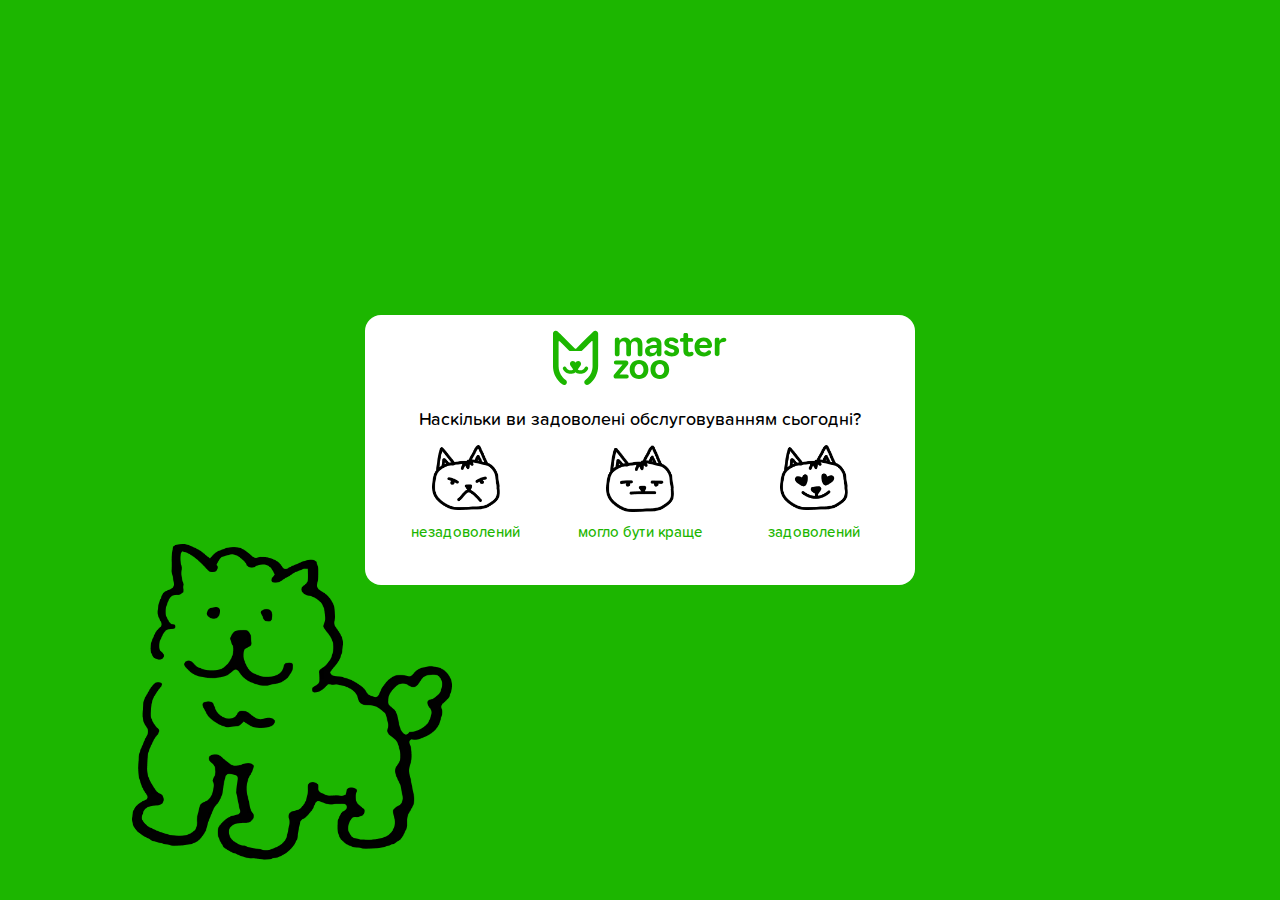
==== index.html @ 9727bd5b "Add files via upload" ====
<!DOCTYPE html><html lang="en"><head><meta charset="UTF-8"><meta http-equiv="X-UA-Compatible" content="IE=edge"><meta name="viewport" content="width=device-width,initial-scale=1,minimum-scale=1,maximum-scale=1,user-scalable=no"><link rel="apple-touch-icon" sizes="180x180" href="./img/favicon/apple-touch-icon.png"><link rel="icon" type="image/png" sizes="32x32" href="./img/favicon/favicon-32x32.png"><link rel="icon" type="image/png" sizes="16x16" href="./img/favicon/favicon-16x16.png"><link rel="manifest" href="./img/favicon/site.webmanifest"><link rel="stylesheet" href="./css/style.css"><title>CSI +NPS</title></head><body><div class="wrapper"><main class="page"><section class="action" data-section-action><div class="_container"><div class="action__inner"><form class="action__body" data-main-form><div class="action__logo"><img src="./img/logo.svg" loading="lazy" alt="MasterZoo"></div><div class="action__items action-items"><div class="action-items__row" data-form-step="1"><h3 class="action-items__title">Наскільки ви задоволені обслуговуванням сьогодні?</h3><div class="action-items__first action-first"><label class="action-first__elem"><input class="action-first__input" type="radio" name="happy" value="незадоволений" hidden><div class="action-first__item"><div class="action-first__image"><picture><source srcset="./img/sections/action/01.webp" type="image/webp"><img src="./img/sections/action/01.png" alt="незадоволений"></picture></div><div class="action-first__title">незадоволений</div></div></label> <label class="action-first__elem"><input class="action-first__input" type="radio" name="happy" value="могло бути краще" hidden><div class="action-first__item"><div class="action-first__image"><picture><source srcset="./img/sections/action/02.webp" type="image/webp"><img src="./img/sections/action/02.png" alt="могло бути краще"></picture></div><div class="action-first__title">могло бути краще</div></div></label> <label class="action-first__elem"><input class="action-first__input" type="radio" name="happy" value="задоволений" hidden><div class="action-first__item"><div class="action-first__image"><picture><source srcset="./img/sections/action/03.webp" type="image/webp"><img src="./img/sections/action/03.png" alt="задоволений"></picture></div><div class="action-first__title">задоволений</div></div></label></div></div><div class="action-items__row" data-form-step="2"><h3 class="action-items__title">З якою вірогідністю ви порекомендуєте<br>MasterZoo своїм друзям?</h3><div class="action-items__second action-second"><div class="action-second__row"><label class="action-second__item"><input class="action-second__input" name="rating" value="1" type="radio" hidden><div class="action-second__button">1</div></label> <label class="action-second__item"><input class="action-second__input" name="rating" value="2" type="radio" hidden><div class="action-second__button">2</div></label> <label class="action-second__item"><input class="action-second__input" name="rating" value="3" type="radio" hidden><div class="action-second__button">3</div></label> <label class="action-second__item"><input class="action-second__input" name="rating" value="4" type="radio" hidden><div class="action-second__button">4</div></label> <label class="action-second__item"><input class="action-second__input" name="rating" value="5" type="radio" hidden><div class="action-second__button">5</div></label> <label class="action-second__item"><input class="action-second__input" name="rating" value="6" type="radio" hidden><div class="action-second__button">6</div></label> <label class="action-second__item"><input class="action-second__input" name="rating" value="7" type="radio" hidden><div class="action-second__button">7</div></label> <label class="action-second__item"><input class="action-second__input" name="rating" value="8" type="radio" hidden><div class="action-second__button">8</div></label> <label class="action-second__item"><input class="action-second__input" name="rating" value="9" type="radio" hidden><div class="action-second__button">9</div></label> <label class="action-second__item"><input class="action-second__input" name="rating" value="10" type="radio" hidden><div class="action-second__button">10</div></label></div><p class="action-second__text">де 1 – нізащо не порекомендую, 10 – розкажу всім, які ви чудові</p></div></div><div class="action-items__row" data-form-step="3"><h3 class="action-items__title">Розкажіть, будь ласка, детальніше про свій досвід, емоції і все, чим хочете зі мною поділитися</h3><label class="action-items__third action-third"><div class="action-third__title">Сміливіше!</div><textarea class="action-third__textarea" data-form-message maxlength="360" name="message"></textarea></label></div></div><input class="action__send" data-form-send style="display: none" type="submit" value="ВІДПРАВИТИ"></form><div class="action__element"><picture><source srcset="./img/sections/action/element.webp" type="image/webp"><img src="./img/sections/action/element.png" alt="догі на фоні"></picture></div></div></div></section><!-------------------><section class="thanks" data-section-thanks style="display: none"><div class="_container"><div class="thanks__body"><div class="thanks__text">Ваші враження важливі для мене та моєї команди</div><div class="thanks__title">Щиро дякую<br>за відгук!</div><div class="thanks__social thanks-social"><div class="thanks-social__title">ми у соцмережах</div><div class="thanks-social__row"><a class="thanks-social__icon" title="Instagram" target="_blank" href="https://www.instagram.com/masterzoo"><img src="./img/icons/instagram.svg" alt="Instagram"> </a><a class="thanks-social__icon" title="Facebook" target="_blank" href="https://www.facebook.com/Masterzoo.ua"><img src="./img/icons/facebook.svg" alt="Facebook"> </a><a class="thanks-social__icon" title="Telegram" target="_blank" href="https://t.me/masterzooU"><img src="./img/icons/telegram.svg" alt="Telegram"> </a><a class="thanks-social__icon" title="TikTok" target="_blank" href="https://www.tiktok.com/@master_zoo"><img src="./img/icons/tiktok.svg" alt="TikTok"> </a><a class="thanks-social__icon" title="YouTube" target="_blank" href="https://www.youtube.com/channel/UCsRX62pmj2dGOFLcc3I634w"><img src="./img/icons/youtube.svg" alt="YouTube"></a></div></div><div class="thanks__image"><picture><source srcset="./img/sections/thanks/image.webp" type="image/webp"><img src="./img/sections/thanks/image.png" alt="ілюстрація собака"></picture></div></div><ul class="thanks__navigation thanks-navigation"><li class="thanks-navigation__item"><a class="thanks-navigation__link" href="https://masterzoo.ua/ua/o-nas/" target="_blank">ПРО НАС</a></li><li class="thanks-navigation__item"><a class="thanks-navigation__link" href="https://masterzoo.ua/ua/aktsii-online/" target="_blank">АКЦІЇ</a></li><li class="thanks-navigation__item"><a class="thanks-navigation__link" href="https://masterzoo.ua/ua/novini/" target="_blank">НОВИНИ</a></li></ul></div><div class="thanks__element"><picture><source srcset="./img/sections/thanks/element.webp" type="image/webp"><img src="./img/sections/thanks/element.png" alt="коте на фоні"></picture></div></section></main></div><script src="./js/app.js" type="module"></script></body></html>
---- css/style.css ----
@charset "UTF-8";@keyframes animation-show-step{0%{opacity:0;transform:translateY(15px)}to{opacity:1;transform:translateY(0)}}@keyframes animation-rating{0%,50%,to{transform:rotate(0deg)}25%{transform:rotate(-8deg)}75%{transform:rotate(8deg)}}@keyframes animation-show-thanks{0%{opacity:0;transform:scale(.8)}to{opacity:1;transform:scale(1)}}*{padding:0;margin:0;border:0;-webkit-tap-highlight-color:transparent}*,:after,:before{-moz-box-sizing:border-box;-webkit-box-sizing:border-box;box-sizing:border-box}:active,:focus,a:active,a:focus{outline:0}aside,footer,header,nav{display:block}html{font-size:14px}body,html{height:100%;width:100%;line-height:1;-ms-text-size-adjust:100%;-moz-text-size-adjust:100%;-webkit-text-size-adjust:100%}button,input,select,textarea{font-family:inherit}input::-webkit-inner-spin-button,input::-webkit-outer-spin-button{-webkit-appearance:none;margin:0}input{border-radius:0}textarea{resize:none}input[type=number]{-moz-appearance:textfield}input::-ms-clear{display:none}button{cursor:pointer}button::-moz-focus-inner{padding:0;border:0}a:hover,a:visited{text-decoration:none}ul li{list-style:none}img{vertical-align:top}h1,h2,h3,h4,h5,h6{font-size:inherit;font-weight:400}@font-face{font-family:"Proxima Soft";src:url(../fonts/ProximaSoft-Medium.woff);font-weight:500;font-style:normal;font-display:swap}@font-face{font-family:"Master Zoo";src:url(../fonts/MasterZooSans-Regular.woff);font-weight:400;font-style:normal;font-display:swap}:root{--header-mobile:991.98px;--color-white:#ffffff;--color-dark:#000000;--color-grey:#dfcce6;--color-main:#1cb600;--color-main-second:#c3e66c;--color-selection:#acf79e;--background-page:var(--color-main);--font-family:"Proxima Soft"}body{background-color:var(--background-page);font-family:var(--font-family);color:var(--color-dark);font-size:16px;font-weight:500}@media (max-width:1539.98px){body{font-size:calc(14px + 2*((100vw - 320px)/1219.98))}}body ::selection{background-color:var(--color-selection);color:var(--color-white)}.wrapper,body._lock-scroll{overflow:hidden}@media (any-hover:hover){body::-webkit-scrollbar{width:16px}body::-webkit-scrollbar-track{background:var(--color-white)}body::-webkit-scrollbar-thumb{background-color:#bbb;border-radius:20px;border:3px solid var(--color-white)}body::-webkit-scrollbar-thumb:hover{background-color:#999}}.wrapper{min-height:100%;display:flex;flex-direction:column}._container{padding:15px;margin:0 auto;max-width:630px}.page{flex:1 1 auto;display:flex;justify-content:center;align-items:center;position:relative}@media (max-width:1219.98px){.page{padding-bottom:220px}}section{margin:auto;width:100%}@media (max-width:1539.98px) and (min-width:1219.98px){.action ._container{max-width:580px}}@media (max-width:1219.98px){.action{padding-bottom:45px}}@media (min-width:1919.98px){.action__inner{position:relative}}.action__body{padding:50px 50px 60px;display:flex;flex-direction:column;align-items:center;position:relative;z-index:10;border-radius:16px;background-color:var(--color-white)}@media (max-width:1539.98px){.action__body{padding:calc(30px + 20*((100vw - 320px)/1219.98)) calc(7px + 43*((100vw - 320px)/1219.98)) calc(40px + 20*((100vw - 320px)/1219.98))}}@media (min-width:1219.98px) and (max-width:1539.98px){.action__body{padding:30px 30px 40px}}@media (min-width:1219.98px) and (max-width:1539.98px) and (max-width:1539.98px){.action__body{padding:calc(-40px + 70*((100vw - 320px)/1219.98)) calc(-10px + 40*((100vw - 320px)/1219.98)) calc(-40px + 80*((100vw - 320px)/1219.98))}}.action__logo{width:250px}@media (max-width:1539.98px){.action__logo{width:calc(150px + 100*((100vw - 320px)/1219.98))}}.action-first__image img,.action__element img,.action__logo img,.thanks-social__icon img,.thanks__element img,.thanks__image img{max-width:100%}.action__logo:not(:last-child){margin-bottom:45px}@media (max-width:1539.98px){.action__logo:not(:last-child){margin-bottom:calc(35px + 10*((100vw - 320px)/1219.98))}}@media (max-width:1539.98px) and (min-width:1219.98px){.action__logo{width:220px}}@media (max-width:1539.98px) and (min-width:1219.98px) and (max-width:1539.98px){.action__logo{width:calc(0px + 220*((100vw - 320px)/1219.98))}}@media (max-width:1539.98px) and (min-width:1219.98px){.action__logo:not(:last-child){margin-bottom:30px}}@media (max-width:1539.98px) and (min-width:1219.98px) and (max-width:1539.98px){.action__logo:not(:last-child){margin-bottom:calc(15px + 15*((100vw - 320px)/1219.98))}}.action__items{row-gap:60px;width:100%;display:grid;grid-template-columns:repeat(1,1fr)}@media (max-width:1539.98px){.action__items{row-gap:calc(40px + 20*((100vw - 320px)/1219.98))}}.action__items:not(:last-child){margin-bottom:45px}@media (max-width:1539.98px){.action__items:not(:last-child){margin-bottom:calc(35px + 10*((100vw - 320px)/1219.98))}}@media (min-width:1219.98px) and (max-width:1539.98px){.action__items{row-gap:40px}}@media (min-width:1219.98px) and (max-width:1539.98px) and (max-width:1539.98px){.action__items{row-gap:calc(-10px + 50*((100vw - 320px)/1219.98))}}@media (max-width:1539.98px) and (min-width:1219.98px){.action__items:not(:last-child){margin-bottom:25px}}@media (max-width:1539.98px) and (min-width:1219.98px) and (max-width:1539.98px){.action__items:not(:last-child){margin-bottom:calc(10px + 15*((100vw - 320px)/1219.98))}}.action__send{padding:15px 25px;min-height:50px;display:flex;justify-content:center;align-items:center;cursor:pointer;border-radius:100px;background-color:var(--color-main);font-size:20px;color:var(--color-main-second)}@media (max-width:1539.98px){.action__send{font-size:calc(16px + 4*((100vw - 320px)/1219.98))}}@media (any-hover:hover){.action__send{transition:color .2s ease 0s}.action__send:hover{color:var(--color-white)}.action__send:active{transform:translateY(2px)}}@media (max-width:1539.98px) and (min-width:1219.98px){.action__send{padding:12.5px 25px;min-height:45px}}.action__element{width:540px;position:absolute;left:280px;bottom:60px;z-index:2}@media (min-width:1919.98px){.action__element{left:-350px;bottom:-140px}}@media (max-width:1919.98px){.action__element{width:calc(210px + 330*((100vw - 320px)/1600));left:calc(-280px + 560*((100vw - 320px)/1600))}}@media (max-width:1539.98px) and (min-width:1219.98px){.action__element{width:calc(80px + 400*((100vw - 320px)/1600));left:calc(-120px + 420*((100vw - 320px)/1600));bottom:40px}}@media (max-width:1219.98px){.action__element{width:250px;left:140px;bottom:6px}}@media (max-width:1219.98px) and (max-width:1539.98px){.action__element{width:calc(230px + 20*((100vw - 320px)/1219.98));left:calc(40px + 100*((100vw - 320px)/1219.98))}}.action-items__row{display:none}.action-items__row:not(:first-child){animation:animation-show-step .8s}.action-items__title{font-size:18px;line-height:100%;text-align:center}@media (max-width:1539.98px){.action-items__title{font-size:calc(17px + 1*((100vw - 320px)/1219.98))}}.action-items__title:not(:last-child){margin-bottom:25px}@media (max-width:1539.98px){.action-items__title:not(:last-child){margin-bottom:calc(20px + 5*((100vw - 320px)/1219.98))}}@media (max-width:1539.98px) and (min-width:1219.98px){.action-items__title:not(:last-child){margin-bottom:15px}}.action-items__first{column-gap:20px;display:grid;grid-template-columns:repeat(3,1fr)}@media (max-width:1539.98px){.action-items__first{column-gap:calc(0px + 20*((100vw - 320px)/1219.98))}}@media (max-width:479.98px){.action-items__first{column-gap:0}}.action-items__third{display:flex;align-items:flex-start}.action-first__elem{display:flex;justify-content:center;cursor:pointer}@media (any-hover:hover){.action-first__elem:hover .action-first__image{animation:animation-rating 1s forwards}}.action-first__input:checked+.action-first__item .action-first__title,.action-second__input:checked+.action-second__button{color:var(--color-main-second)}.action-first__item{display:flex;flex-direction:column;align-items:center}.action-first__image{width:125px;flex:1 1 auto}@media (max-width:1539.98px){.action-first__image{width:calc(55px + 70*((100vw - 320px)/1219.98))}}.action-first__image:not(:last-child){margin-bottom:15px}@media (max-width:1539.98px){.action-first__image:not(:last-child){margin-bottom:calc(10px + 5*((100vw - 320px)/1219.98))}}@media (max-width:1539.98px) and (min-width:1219.98px){.action-first__image{width:100px}}@media (max-width:1539.98px) and (min-width:1219.98px) and (max-width:1539.98px){.action-first__image{width:calc(-50px + 150*((100vw - 320px)/1219.98))}}.action-first__title{transition:color .2s ease 0s;font-size:16px;font-weight:500;line-height:100%;text-align:center;color:var(--color-main)}@media (max-width:1539.98px){.action-first__title{font-size:calc(11px + 5*((100vw - 320px)/1219.98))}}.action-second__row{gap:5px;display:grid;grid-template-columns:repeat(10,1fr);justify-content:space-between;align-items:center}.action-second__row:not(:last-child){margin-bottom:5px}.action-second__item{display:flex;justify-content:center;align-items:center;cursor:pointer}@media (any-hover:hover){.action-second__item{transition:transform .2s ease 0s}.action-second__item:hover{transform:translateY(-3px)}}.action-second__button{transition:color .2s ease 0s;font-family:"Master Zoo";font-size:30px;font-weight:400;line-height:153.3333333333%;color:var(--color-main)}@media (max-width:1539.98px){.action-second__button{font-size:calc(24px + 6*((100vw - 320px)/1219.98))}}.action-second__text{font-size:14px;text-align:center;color:var(--color-main)}@media (max-width:1539.98px){.action-second__text{font-size:calc(12px + 2*((100vw - 320px)/1219.98))}}.action-third__title{font-size:16px;color:var(--color-main)}.action-third__title:not(:last-child){margin-right:12px}.action-third__textarea{padding:0 10px 5px;width:100%;max-height:180px;height:24px;border-bottom:1px solid var(--color-main);font-size:16px}@media (any-hover:hover){.action-third__textarea::-webkit-scrollbar{width:6px}.action-third__textarea::-webkit-scrollbar-track{background:var(--color-white)}.action-third__textarea::-webkit-scrollbar-thumb{background-color:#d4d4d4;border-radius:20px}.action-third__textarea::-webkit-scrollbar-thumb:hover{background-color:#c4c4c4}}@media (max-width:1219.98px){.thanks{margin-bottom:100px}}@media (max-width:1219.98px) and (max-width:1539.98px){.thanks{margin-bottom:calc(40px + 60*((100vw - 320px)/1219.98))}}.thanks__body{padding:25px;position:relative;border-radius:16px;animation:animation-show-thanks .8s;background:var(--color-main-second)}@media (max-width:1539.98px){.thanks__body{padding:calc(20px + 5*((100vw - 320px)/1219.98))}}.thanks__body ::selection{background-color:var(--color-main)}.thanks__body:not(:last-child){margin-bottom:65px}@media (max-width:1539.98px){.thanks__body:not(:last-child){margin-bottom:calc(35px + 30*((100vw - 320px)/1219.98))}}.thanks__text{font-size:18px;font-weight:500;text-align:center;color:var(--color-main)}@media (max-width:1539.98px){.thanks__text{font-size:calc(16px + 2*((100vw - 320px)/1219.98))}}.thanks__text:not(:last-child){margin-bottom:15px}.thanks__title{font-family:"Master Zoo";font-size:70px;font-weight:400;line-height:91.4285714286%;text-align:center;color:var(--color-main)}@media (max-width:1539.98px){.thanks__title{font-size:calc(44px + 26*((100vw - 320px)/1219.98))}}.thanks__title:not(:last-child){margin-bottom:75px}@media (max-width:1539.98px){.thanks__title:not(:last-child){margin-bottom:calc(45px + 30*((100vw - 320px)/1219.98))}}.thanks__navigation{column-gap:60px;row-gap:15px;display:flex;justify-content:center;align-items:center;flex-wrap:wrap}@media (max-width:1539.98px){.thanks__navigation{column-gap:calc(20px + 40*((100vw - 320px)/1219.98))}}.thanks__image{width:195px;position:absolute;top:50%;left:50%;transform:translate(-50%,-50%);pointer-events:none}@media (max-width:1539.98px){.thanks__image{width:calc(145px + 50*((100vw - 320px)/1219.98))}}.thanks__element{width:450px;position:absolute;right:150px;bottom:-20px;z-index:2}@media (max-width:1919.98px){.thanks__element{width:calc(180px + 270*((100vw - 320px)/1600));right:calc(-200px + 350*((100vw - 320px)/1600))}}@media (max-width:1219.98px){.thanks__element{width:220px;right:100px;bottom:-20px}}@media (max-width:1219.98px) and (max-width:1539.98px){.thanks__element{width:calc(170px + 50*((100vw - 320px)/1219.98));right:calc(40px + 60*((100vw - 320px)/1219.98))}}.thanks-social__title{font-family:"Master Zoo";font-size:24px;font-weight:400;line-height:83.3333333333%;text-align:center;color:var(--color-main)}@media (max-width:1539.98px){.thanks-social__title{font-size:calc(22px + 2*((100vw - 320px)/1219.98))}}.thanks-social__title:not(:last-child){margin-bottom:10px}.thanks-social__row{column-gap:35px;row-gap:15px;display:flex;justify-content:center;flex-wrap:wrap}@media (max-width:1539.98px){.thanks-social__row{column-gap:calc(15px + 20*((100vw - 320px)/1219.98))}}.thanks-social__icon{width:30px;height:30px;display:flex;justify-content:center;align-items:center;text-decoration:none}@media (any-hover:hover){.thanks-social__icon{transition:transform .2s ease 0s}.thanks-social__icon:hover{transform:translateY(-3px)}}.thanks-navigation__link{font-family:"Master Zoo";font-size:40px;font-weight:400;line-height:80%;text-decoration:none;color:var(--color-main-second)}@media (max-width:1539.98px){.thanks-navigation__link{font-size:calc(28px + 12*((100vw - 320px)/1219.98))}}@media (any-hover:hover){.thanks-navigation__link{transition:color .2s ease 0s}.thanks-navigation__link:hover{color:var(--color-grey)}}
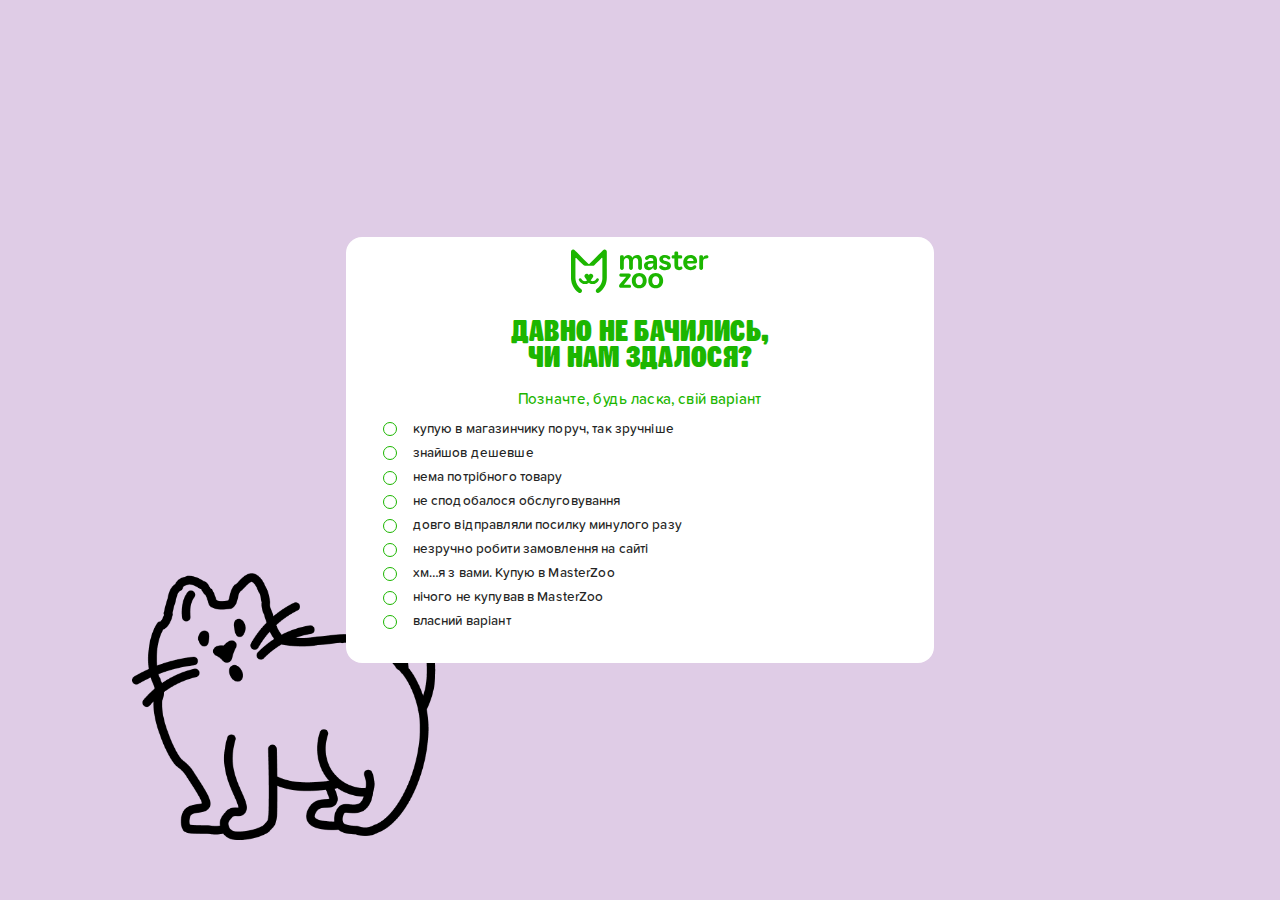
==== commit f6041b4d: "Add files via upload" ====
--- a/index.html
+++ b/index.html
@@ -1 +1 @@
-<!DOCTYPE html><html lang="en"><head><meta charset="UTF-8"><meta http-equiv="X-UA-Compatible" content="IE=edge"><meta name="viewport" content="width=device-width,initial-scale=1,minimum-scale=1,maximum-scale=1,user-scalable=no"><link rel="apple-touch-icon" sizes="180x180" href="./img/favicon/apple-touch-icon.png"><link rel="icon" type="image/png" sizes="32x32" href="./img/favicon/favicon-32x32.png"><link rel="icon" type="image/png" sizes="16x16" href="./img/favicon/favicon-16x16.png"><link rel="manifest" href="./img/favicon/site.webmanifest"><link rel="stylesheet" href="./css/style.css"><title>CSI +NPS</title></head><body><div class="wrapper"><main class="page"><section class="action" data-section-action><div class="_container"><div class="action__inner"><form class="action__body" data-main-form><div class="action__logo"><img src="./img/logo.svg" loading="lazy" alt="MasterZoo"></div><div class="action__items action-items"><div class="action-items__row" data-form-step="1"><h3 class="action-items__title">Наскільки ви задоволені обслуговуванням сьогодні?</h3><div class="action-items__first action-first"><label class="action-first__elem"><input class="action-first__input" type="radio" name="happy" value="незадоволений" hidden><div class="action-first__item"><div class="action-first__image"><picture><source srcset="./img/sections/action/01.webp" type="image/webp"><img src="./img/sections/action/01.png" alt="незадоволений"></picture></div><div class="action-first__title">незадоволений</div></div></label> <label class="action-first__elem"><input class="action-first__input" type="radio" name="happy" value="могло бути краще" hidden><div class="action-first__item"><div class="action-first__image"><picture><source srcset="./img/sections/action/02.webp" type="image/webp"><img src="./img/sections/action/02.png" alt="могло бути краще"></picture></div><div class="action-first__title">могло бути краще</div></div></label> <label class="action-first__elem"><input class="action-first__input" type="radio" name="happy" value="задоволений" hidden><div class="action-first__item"><div class="action-first__image"><picture><source srcset="./img/sections/action/03.webp" type="image/webp"><img src="./img/sections/action/03.png" alt="задоволений"></picture></div><div class="action-first__title">задоволений</div></div></label></div></div><div class="action-items__row" data-form-step="2"><h3 class="action-items__title">З якою вірогідністю ви порекомендуєте<br>MasterZoo своїм друзям?</h3><div class="action-items__second action-second"><div class="action-second__row"><label class="action-second__item"><input class="action-second__input" name="rating" value="1" type="radio" hidden><div class="action-second__button">1</div></label> <label class="action-second__item"><input class="action-second__input" name="rating" value="2" type="radio" hidden><div class="action-second__button">2</div></label> <label class="action-second__item"><input class="action-second__input" name="rating" value="3" type="radio" hidden><div class="action-second__button">3</div></label> <label class="action-second__item"><input class="action-second__input" name="rating" value="4" type="radio" hidden><div class="action-second__button">4</div></label> <label class="action-second__item"><input class="action-second__input" name="rating" value="5" type="radio" hidden><div class="action-second__button">5</div></label> <label class="action-second__item"><input class="action-second__input" name="rating" value="6" type="radio" hidden><div class="action-second__button">6</div></label> <label class="action-second__item"><input class="action-second__input" name="rating" value="7" type="radio" hidden><div class="action-second__button">7</div></label> <label class="action-second__item"><input class="action-second__input" name="rating" value="8" type="radio" hidden><div class="action-second__button">8</div></label> <label class="action-second__item"><input class="action-second__input" name="rating" value="9" type="radio" hidden><div class="action-second__button">9</div></label> <label class="action-second__item"><input class="action-second__input" name="rating" value="10" type="radio" hidden><div class="action-second__button">10</div></label></div><p class="action-second__text">де 1 – нізащо не порекомендую, 10 – розкажу всім, які ви чудові</p></div></div><div class="action-items__row" data-form-step="3"><h3 class="action-items__title">Розкажіть, будь ласка, детальніше про свій досвід, емоції і все, чим хочете зі мною поділитися</h3><label class="action-items__third action-third"><div class="action-third__title">Сміливіше!</div><textarea class="action-third__textarea" data-form-message maxlength="360" name="message"></textarea></label></div></div><input class="action__send" data-form-send style="display: none" type="submit" value="ВІДПРАВИТИ"></form><div class="action__element"><picture><source srcset="./img/sections/action/element.webp" type="image/webp"><img src="./img/sections/action/element.png" alt="догі на фоні"></picture></div></div></div></section><!-------------------><section class="thanks" data-section-thanks style="display: none"><div class="_container"><div class="thanks__body"><div class="thanks__text">Ваші враження важливі для мене та моєї команди</div><div class="thanks__title">Щиро дякую<br>за відгук!</div><div class="thanks__social thanks-social"><div class="thanks-social__title">ми у соцмережах</div><div class="thanks-social__row"><a class="thanks-social__icon" title="Instagram" target="_blank" href="https://www.instagram.com/masterzoo"><img src="./img/icons/instagram.svg" alt="Instagram"> </a><a class="thanks-social__icon" title="Facebook" target="_blank" href="https://www.facebook.com/Masterzoo.ua"><img src="./img/icons/facebook.svg" alt="Facebook"> </a><a class="thanks-social__icon" title="Telegram" target="_blank" href="https://t.me/masterzooU"><img src="./img/icons/telegram.svg" alt="Telegram"> </a><a class="thanks-social__icon" title="TikTok" target="_blank" href="https://www.tiktok.com/@master_zoo"><img src="./img/icons/tiktok.svg" alt="TikTok"> </a><a class="thanks-social__icon" title="YouTube" target="_blank" href="https://www.youtube.com/channel/UCsRX62pmj2dGOFLcc3I634w"><img src="./img/icons/youtube.svg" alt="YouTube"></a></div></div><div class="thanks__image"><picture><source srcset="./img/sections/thanks/image.webp" type="image/webp"><img src="./img/sections/thanks/image.png" alt="ілюстрація собака"></picture></div></div><ul class="thanks__navigation thanks-navigation"><li class="thanks-navigation__item"><a class="thanks-navigation__link" href="https://masterzoo.ua/ua/o-nas/" target="_blank">ПРО НАС</a></li><li class="thanks-navigation__item"><a class="thanks-navigation__link" href="https://masterzoo.ua/ua/aktsii-online/" target="_blank">АКЦІЇ</a></li><li class="thanks-navigation__item"><a class="thanks-navigation__link" href="https://masterzoo.ua/ua/novini/" target="_blank">НОВИНИ</a></li></ul></div><div class="thanks__element"><picture><source srcset="./img/sections/thanks/element.webp" type="image/webp"><img src="./img/sections/thanks/element.png" alt="коте на фоні"></picture></div></section></main></div><script src="./js/app.js" type="module"></script></body></html>+<!DOCTYPE html><html lang="en"><head><meta charset="UTF-8"><meta http-equiv="X-UA-Compatible" content="IE=edge"><meta name="viewport" content="width=device-width,initial-scale=1,minimum-scale=1,maximum-scale=1,user-scalable=no"><link rel="apple-touch-icon" sizes="180x180" href="./img/favicon/apple-touch-icon.png"><link rel="icon" type="image/png" sizes="32x32" href="./img/favicon/favicon-32x32.png"><link rel="icon" type="image/png" sizes="16x16" href="./img/favicon/favicon-16x16.png"><link rel="manifest" href="./img/favicon/site.webmanifest"><link rel="stylesheet" href="./css/style.css"><title>Survey</title></head><body><div class="wrapper"><main class="page"><section class="action" data-section-action><div class="_container"><div class="action__inner"><form class="action__body" data-main-form><div class="action__logo"><img src="./img/logo.svg" loading="lazy" alt="MasterZoo"></div><h1 class="action__title">Давно не бачились,<br>чи нам здалося?</h1><div class="action__items action-items"><div class="action-items__row action-items__first action-first" data-form-step="1"><h3 class="action-first__title">Позначте, будь ласка, свій варіант</h3><div class="action-first__columns"><div class="action-first__option"><label class="action-first__item"><input class="action-first__input" name="option" value="купую в магазинчику поруч, так зручніше" type="radio" hidden> <span class="action-first__elem" data-comment-variant="1">купую в магазинчику поруч, так зручніше</span></label></div><div class="action-first__option"><label class="action-first__item"><input class="action-first__input" name="option" value="знайшов дешевше" type="radio" hidden> <span class="action-first__elem" data-comment-variant="1">знайшов дешевше</span></label></div><div class="action-first__option"><label class="action-first__item"><input class="action-first__input" name="option" value="нема потрібного товару" type="radio" hidden> <span class="action-first__elem" data-comment-variant="2">нема потрібного товару</span></label></div><div class="action-first__option"><label class="action-first__item"><input class="action-first__input" name="option" value="не сподобалося обслуговування" type="radio" hidden> <span class="action-first__elem" data-comment-variant="1">не сподобалося обслуговування</span></label></div><div class="action-first__option"><label class="action-first__item"><input class="action-first__input" name="option" value="довго відправляли посилку минулого разу" type="radio" hidden> <span class="action-first__elem" data-comment-variant="1">довго відправляли посилку минулого разу</span></label></div><div class="action-first__option"><label class="action-first__item"><input class="action-first__input" name="option" value="незручно робити замовлення на сайті" type="radio" hidden> <span class="action-first__elem" data-comment-variant="1">незручно робити замовлення на сайті</span></label></div><div class="action-first__option"><label class="action-first__item"><input class="action-first__input" name="option" value="хм…я з вами. Купую в MasterZoo" type="radio" hidden> <span class="action-first__elem" data-comment-variant="1">хм…я з вами. Купую в MasterZoo</span></label></div><div class="action-first__option"><label class="action-first__item"><input class="action-first__input" name="option" value="нічого не купував в МasterZoo" type="radio" hidden> <span class="action-first__elem" data-comment-variant="3">нічого не купував в МasterZoo</span></label></div><div class="action-first__option"><label class="action-first__item"><input class="action-first__input" name="option" value="власний варіант" type="radio" hidden> <span class="action-first__elem" data-comment-variant="1">власний варіант</span></label></div></div></div><div class="action-items__row action-items__second action-second" data-form-step="2"><div class="action-second__option"><div data-comment-text="1" style="display: block"><h3 class="action-second__title"><span>Що ми могли б покращити?</span></h3><textarea class="action-first__textarea" data-form-message maxlength="360" name="message"></textarea></div><div data-comment-text="2" style="display: none"><h3 class="action-second__title"><span>Що саме потрібно для твого улюбленця?</span></h3><textarea class="action-first__textarea" data-form-message maxlength="360" name="message"></textarea></div><div data-comment-text="3"><!-- Пусто --></div></div></div></div><input class="action__send" data-form-send style="display: none" type="submit" value="ВІДПРАВИТИ"></form><div class="action__element"><picture><source srcset="./img/sections/action/element.webp" type="image/webp"><img src="./img/sections/action/element.png" alt="догі на фоні"></picture></div></div></div></section><!-------------------><section class="thanks" data-section-thanks style="display: none"><div class="_container"><div class="thanks__body"><div class="thanks__title">Вдячні<br>за відповідь!</div><div class="thanks__social thanks-social"><div class="thanks-social__title">ми у соцмережах</div><div class="thanks-social__row"><a class="thanks-social__icon" title="Instagram" target="_blank" href="https://www.instagram.com/masterzoo"><img src="./img/icons/instagram.svg" alt="Instagram"> </a><a class="thanks-social__icon" title="Facebook" target="_blank" href="https://www.facebook.com/Masterzoo.ua"><img src="./img/icons/facebook.svg" alt="Facebook"> </a><a class="thanks-social__icon" title="Telegram" target="_blank" href="https://t.me/masterzooU"><img src="./img/icons/telegram.svg" alt="Telegram"> </a><a class="thanks-social__icon" title="TikTok" target="_blank" href="https://www.tiktok.com/@master_zoo"><img src="./img/icons/tiktok.svg" alt="TikTok"> </a><a class="thanks-social__icon" title="YouTube" target="_blank" href="https://www.youtube.com/channel/UCsRX62pmj2dGOFLcc3I634w"><img src="./img/icons/youtube.svg" alt="YouTube"></a></div></div><div class="thanks__image"><picture><source srcset="./img/sections/thanks/image.webp" type="image/webp"><img src="./img/sections/thanks/image.png" alt="ілюстрація собака"></picture></div></div><ul class="thanks__navigation thanks-navigation"><li class="thanks-navigation__item"><a class="thanks-navigation__link" href="https://masterzoo.ua/ua/o-nas/" target="_blank">ПРО НАС</a></li><li class="thanks-navigation__item"><a class="thanks-navigation__link" href="https://masterzoo.ua/ua/aktsii-online/" target="_blank">АКЦІЇ</a></li><li class="thanks-navigation__item"><a class="thanks-navigation__link" href="https://masterzoo.ua/ua/novini/" target="_blank">НОВИНИ</a></li></ul></div><div class="thanks__element"><picture><source srcset="./img/sections/thanks/element.webp" type="image/webp"><img src="./img/sections/thanks/element.png" alt="коте на фоні"></picture></div></section></main></div><script src="./js/app.js" type="module"></script></body></html>--- a/css/style.css
+++ b/css/style.css
@@ -1 +1 @@
-@charset "UTF-8";@keyframes animation-show-step{0%{opacity:0;transform:translateY(15px)}to{opacity:1;transform:translateY(0)}}@keyframes animation-rating{0%,50%,to{transform:rotate(0deg)}25%{transform:rotate(-8deg)}75%{transform:rotate(8deg)}}@keyframes animation-show-thanks{0%{opacity:0;transform:scale(.8)}to{opacity:1;transform:scale(1)}}*{padding:0;margin:0;border:0;-webkit-tap-highlight-color:transparent}*,:after,:before{-moz-box-sizing:border-box;-webkit-box-sizing:border-box;box-sizing:border-box}:active,:focus,a:active,a:focus{outline:0}aside,footer,header,nav{display:block}html{font-size:14px}body,html{height:100%;width:100%;line-height:1;-ms-text-size-adjust:100%;-moz-text-size-adjust:100%;-webkit-text-size-adjust:100%}button,input,select,textarea{font-family:inherit}input::-webkit-inner-spin-button,input::-webkit-outer-spin-button{-webkit-appearance:none;margin:0}input{border-radius:0}textarea{resize:none}input[type=number]{-moz-appearance:textfield}input::-ms-clear{display:none}button{cursor:pointer}button::-moz-focus-inner{padding:0;border:0}a:hover,a:visited{text-decoration:none}ul li{list-style:none}img{vertical-align:top}h1,h2,h3,h4,h5,h6{font-size:inherit;font-weight:400}@font-face{font-family:"Proxima Soft";src:url(../fonts/ProximaSoft-Medium.woff);font-weight:500;font-style:normal;font-display:swap}@font-face{font-family:"Master Zoo";src:url(../fonts/MasterZooSans-Regular.woff);font-weight:400;font-style:normal;font-display:swap}:root{--header-mobile:991.98px;--color-white:#ffffff;--color-dark:#000000;--color-grey:#dfcce6;--color-main:#1cb600;--color-main-second:#c3e66c;--color-selection:#acf79e;--background-page:var(--color-main);--font-family:"Proxima Soft"}body{background-color:var(--background-page);font-family:var(--font-family);color:var(--color-dark);font-size:16px;font-weight:500}@media (max-width:1539.98px){body{font-size:calc(14px + 2*((100vw - 320px)/1219.98))}}body ::selection{background-color:var(--color-selection);color:var(--color-white)}.wrapper,body._lock-scroll{overflow:hidden}@media (any-hover:hover){body::-webkit-scrollbar{width:16px}body::-webkit-scrollbar-track{background:var(--color-white)}body::-webkit-scrollbar-thumb{background-color:#bbb;border-radius:20px;border:3px solid var(--color-white)}body::-webkit-scrollbar-thumb:hover{background-color:#999}}.wrapper{min-height:100%;display:flex;flex-direction:column}._container{padding:15px;margin:0 auto;max-width:630px}.page{flex:1 1 auto;display:flex;justify-content:center;align-items:center;position:relative}@media (max-width:1219.98px){.page{padding-bottom:220px}}section{margin:auto;width:100%}@media (max-width:1539.98px) and (min-width:1219.98px){.action ._container{max-width:580px}}@media (max-width:1219.98px){.action{padding-bottom:45px}}@media (min-width:1919.98px){.action__inner{position:relative}}.action__body{padding:50px 50px 60px;display:flex;flex-direction:column;align-items:center;position:relative;z-index:10;border-radius:16px;background-color:var(--color-white)}@media (max-width:1539.98px){.action__body{padding:calc(30px + 20*((100vw - 320px)/1219.98)) calc(7px + 43*((100vw - 320px)/1219.98)) calc(40px + 20*((100vw - 320px)/1219.98))}}@media (min-width:1219.98px) and (max-width:1539.98px){.action__body{padding:30px 30px 40px}}@media (min-width:1219.98px) and (max-width:1539.98px) and (max-width:1539.98px){.action__body{padding:calc(-40px + 70*((100vw - 320px)/1219.98)) calc(-10px + 40*((100vw - 320px)/1219.98)) calc(-40px + 80*((100vw - 320px)/1219.98))}}.action__logo{width:250px}@media (max-width:1539.98px){.action__logo{width:calc(150px + 100*((100vw - 320px)/1219.98))}}.action-first__image img,.action__element img,.action__logo img,.thanks-social__icon img,.thanks__element img,.thanks__image img{max-width:100%}.action__logo:not(:last-child){margin-bottom:45px}@media (max-width:1539.98px){.action__logo:not(:last-child){margin-bottom:calc(35px + 10*((100vw - 320px)/1219.98))}}@media (max-width:1539.98px) and (min-width:1219.98px){.action__logo{width:220px}}@media (max-width:1539.98px) and (min-width:1219.98px) and (max-width:1539.98px){.action__logo{width:calc(0px + 220*((100vw - 320px)/1219.98))}}@media (max-width:1539.98px) and (min-width:1219.98px){.action__logo:not(:last-child){margin-bottom:30px}}@media (max-width:1539.98px) and (min-width:1219.98px) and (max-width:1539.98px){.action__logo:not(:last-child){margin-bottom:calc(15px + 15*((100vw - 320px)/1219.98))}}.action__items{row-gap:60px;width:100%;display:grid;grid-template-columns:repeat(1,1fr)}@media (max-width:1539.98px){.action__items{row-gap:calc(40px + 20*((100vw - 320px)/1219.98))}}.action__items:not(:last-child){margin-bottom:45px}@media (max-width:1539.98px){.action__items:not(:last-child){margin-bottom:calc(35px + 10*((100vw - 320px)/1219.98))}}@media (min-width:1219.98px) and (max-width:1539.98px){.action__items{row-gap:40px}}@media (min-width:1219.98px) and (max-width:1539.98px) and (max-width:1539.98px){.action__items{row-gap:calc(-10px + 50*((100vw - 320px)/1219.98))}}@media (max-width:1539.98px) and (min-width:1219.98px){.action__items:not(:last-child){margin-bottom:25px}}@media (max-width:1539.98px) and (min-width:1219.98px) and (max-width:1539.98px){.action__items:not(:last-child){margin-bottom:calc(10px + 15*((100vw - 320px)/1219.98))}}.action__send{padding:15px 25px;min-height:50px;display:flex;justify-content:center;align-items:center;cursor:pointer;border-radius:100px;background-color:var(--color-main);font-size:20px;color:var(--color-main-second)}@media (max-width:1539.98px){.action__send{font-size:calc(16px + 4*((100vw - 320px)/1219.98))}}@media (any-hover:hover){.action__send{transition:color .2s ease 0s}.action__send:hover{color:var(--color-white)}.action__send:active{transform:translateY(2px)}}@media (max-width:1539.98px) and (min-width:1219.98px){.action__send{padding:12.5px 25px;min-height:45px}}.action__element{width:540px;position:absolute;left:280px;bottom:60px;z-index:2}@media (min-width:1919.98px){.action__element{left:-350px;bottom:-140px}}@media (max-width:1919.98px){.action__element{width:calc(210px + 330*((100vw - 320px)/1600));left:calc(-280px + 560*((100vw - 320px)/1600))}}@media (max-width:1539.98px) and (min-width:1219.98px){.action__element{width:calc(80px + 400*((100vw - 320px)/1600));left:calc(-120px + 420*((100vw - 320px)/1600));bottom:40px}}@media (max-width:1219.98px){.action__element{width:250px;left:140px;bottom:6px}}@media (max-width:1219.98px) and (max-width:1539.98px){.action__element{width:calc(230px + 20*((100vw - 320px)/1219.98));left:calc(40px + 100*((100vw - 320px)/1219.98))}}.action-items__row{display:none}.action-items__row:not(:first-child){animation:animation-show-step .8s}.action-items__title{font-size:18px;line-height:100%;text-align:center}@media (max-width:1539.98px){.action-items__title{font-size:calc(17px + 1*((100vw - 320px)/1219.98))}}.action-items__title:not(:last-child){margin-bottom:25px}@media (max-width:1539.98px){.action-items__title:not(:last-child){margin-bottom:calc(20px + 5*((100vw - 320px)/1219.98))}}@media (max-width:1539.98px) and (min-width:1219.98px){.action-items__title:not(:last-child){margin-bottom:15px}}.action-items__first{column-gap:20px;display:grid;grid-template-columns:repeat(3,1fr)}@media (max-width:1539.98px){.action-items__first{column-gap:calc(0px + 20*((100vw - 320px)/1219.98))}}@media (max-width:479.98px){.action-items__first{column-gap:0}}.action-items__third{display:flex;align-items:flex-start}.action-first__elem{display:flex;justify-content:center;cursor:pointer}@media (any-hover:hover){.action-first__elem:hover .action-first__image{animation:animation-rating 1s forwards}}.action-first__input:checked+.action-first__item .action-first__title,.action-second__input:checked+.action-second__button{color:var(--color-main-second)}.action-first__item{display:flex;flex-direction:column;align-items:center}.action-first__image{width:125px;flex:1 1 auto}@media (max-width:1539.98px){.action-first__image{width:calc(55px + 70*((100vw - 320px)/1219.98))}}.action-first__image:not(:last-child){margin-bottom:15px}@media (max-width:1539.98px){.action-first__image:not(:last-child){margin-bottom:calc(10px + 5*((100vw - 320px)/1219.98))}}@media (max-width:1539.98px) and (min-width:1219.98px){.action-first__image{width:100px}}@media (max-width:1539.98px) and (min-width:1219.98px) and (max-width:1539.98px){.action-first__image{width:calc(-50px + 150*((100vw - 320px)/1219.98))}}.action-first__title{transition:color .2s ease 0s;font-size:16px;font-weight:500;line-height:100%;text-align:center;color:var(--color-main)}@media (max-width:1539.98px){.action-first__title{font-size:calc(11px + 5*((100vw - 320px)/1219.98))}}.action-second__row{gap:5px;display:grid;grid-template-columns:repeat(10,1fr);justify-content:space-between;align-items:center}.action-second__row:not(:last-child){margin-bottom:5px}.action-second__item{display:flex;justify-content:center;align-items:center;cursor:pointer}@media (any-hover:hover){.action-second__item{transition:transform .2s ease 0s}.action-second__item:hover{transform:translateY(-3px)}}.action-second__button{transition:color .2s ease 0s;font-family:"Master Zoo";font-size:30px;font-weight:400;line-height:153.3333333333%;color:var(--color-main)}@media (max-width:1539.98px){.action-second__button{font-size:calc(24px + 6*((100vw - 320px)/1219.98))}}.action-second__text{font-size:14px;text-align:center;color:var(--color-main)}@media (max-width:1539.98px){.action-second__text{font-size:calc(12px + 2*((100vw - 320px)/1219.98))}}.action-third__title{font-size:16px;color:var(--color-main)}.action-third__title:not(:last-child){margin-right:12px}.action-third__textarea{padding:0 10px 5px;width:100%;max-height:180px;height:24px;border-bottom:1px solid var(--color-main);font-size:16px}@media (any-hover:hover){.action-third__textarea::-webkit-scrollbar{width:6px}.action-third__textarea::-webkit-scrollbar-track{background:var(--color-white)}.action-third__textarea::-webkit-scrollbar-thumb{background-color:#d4d4d4;border-radius:20px}.action-third__textarea::-webkit-scrollbar-thumb:hover{background-color:#c4c4c4}}@media (max-width:1219.98px){.thanks{margin-bottom:100px}}@media (max-width:1219.98px) and (max-width:1539.98px){.thanks{margin-bottom:calc(40px + 60*((100vw - 320px)/1219.98))}}.thanks__body{padding:25px;position:relative;border-radius:16px;animation:animation-show-thanks .8s;background:var(--color-main-second)}@media (max-width:1539.98px){.thanks__body{padding:calc(20px + 5*((100vw - 320px)/1219.98))}}.thanks__body ::selection{background-color:var(--color-main)}.thanks__body:not(:last-child){margin-bottom:65px}@media (max-width:1539.98px){.thanks__body:not(:last-child){margin-bottom:calc(35px + 30*((100vw - 320px)/1219.98))}}.thanks__text{font-size:18px;font-weight:500;text-align:center;color:var(--color-main)}@media (max-width:1539.98px){.thanks__text{font-size:calc(16px + 2*((100vw - 320px)/1219.98))}}.thanks__text:not(:last-child){margin-bottom:15px}.thanks__title{font-family:"Master Zoo";font-size:70px;font-weight:400;line-height:91.4285714286%;text-align:center;color:var(--color-main)}@media (max-width:1539.98px){.thanks__title{font-size:calc(44px + 26*((100vw - 320px)/1219.98))}}.thanks__title:not(:last-child){margin-bottom:75px}@media (max-width:1539.98px){.thanks__title:not(:last-child){margin-bottom:calc(45px + 30*((100vw - 320px)/1219.98))}}.thanks__navigation{column-gap:60px;row-gap:15px;display:flex;justify-content:center;align-items:center;flex-wrap:wrap}@media (max-width:1539.98px){.thanks__navigation{column-gap:calc(20px + 40*((100vw - 320px)/1219.98))}}.thanks__image{width:195px;position:absolute;top:50%;left:50%;transform:translate(-50%,-50%);pointer-events:none}@media (max-width:1539.98px){.thanks__image{width:calc(145px + 50*((100vw - 320px)/1219.98))}}.thanks__element{width:450px;position:absolute;right:150px;bottom:-20px;z-index:2}@media (max-width:1919.98px){.thanks__element{width:calc(180px + 270*((100vw - 320px)/1600));right:calc(-200px + 350*((100vw - 320px)/1600))}}@media (max-width:1219.98px){.thanks__element{width:220px;right:100px;bottom:-20px}}@media (max-width:1219.98px) and (max-width:1539.98px){.thanks__element{width:calc(170px + 50*((100vw - 320px)/1219.98));right:calc(40px + 60*((100vw - 320px)/1219.98))}}.thanks-social__title{font-family:"Master Zoo";font-size:24px;font-weight:400;line-height:83.3333333333%;text-align:center;color:var(--color-main)}@media (max-width:1539.98px){.thanks-social__title{font-size:calc(22px + 2*((100vw - 320px)/1219.98))}}.thanks-social__title:not(:last-child){margin-bottom:10px}.thanks-social__row{column-gap:35px;row-gap:15px;display:flex;justify-content:center;flex-wrap:wrap}@media (max-width:1539.98px){.thanks-social__row{column-gap:calc(15px + 20*((100vw - 320px)/1219.98))}}.thanks-social__icon{width:30px;height:30px;display:flex;justify-content:center;align-items:center;text-decoration:none}@media (any-hover:hover){.thanks-social__icon{transition:transform .2s ease 0s}.thanks-social__icon:hover{transform:translateY(-3px)}}.thanks-navigation__link{font-family:"Master Zoo";font-size:40px;font-weight:400;line-height:80%;text-decoration:none;color:var(--color-main-second)}@media (max-width:1539.98px){.thanks-navigation__link{font-size:calc(28px + 12*((100vw - 320px)/1219.98))}}@media (any-hover:hover){.thanks-navigation__link{transition:color .2s ease 0s}.thanks-navigation__link:hover{color:var(--color-grey)}}+@charset "UTF-8";@keyframes animation-show-step{0%{opacity:0;transform:translateY(15px)}to{opacity:1;transform:translateY(0)}}@keyframes animation-rating{0%,50%,to{transform:rotate(0deg)}25%{transform:rotate(-8deg)}75%{transform:rotate(8deg)}}@keyframes animation-show-thanks{0%{opacity:0;transform:scale(.8)}to{opacity:1;transform:scale(1)}}*{padding:0;margin:0;border:0;-webkit-tap-highlight-color:transparent}*,:after,:before{-moz-box-sizing:border-box;-webkit-box-sizing:border-box;box-sizing:border-box}:active,:focus,a:active,a:focus{outline:0}aside,footer,header,nav{display:block}html{font-size:14px}body,html{height:100%;width:100%;line-height:1;-ms-text-size-adjust:100%;-moz-text-size-adjust:100%;-webkit-text-size-adjust:100%}button,input,select,textarea{font-family:inherit}input::-webkit-inner-spin-button,input::-webkit-outer-spin-button{-webkit-appearance:none;margin:0}input{border-radius:0}textarea{resize:none}input[type=number]{-moz-appearance:textfield}input::-ms-clear{display:none}button{cursor:pointer}button::-moz-focus-inner{padding:0;border:0}a:hover,a:visited{text-decoration:none}ul li{list-style:none}img{vertical-align:top}h1,h2,h3,h4,h5,h6{font-size:inherit;font-weight:400}@font-face{font-family:"Proxima Soft";src:url(../fonts/ProximaSoft-Medium.woff);font-weight:500;font-style:normal;font-display:swap}@font-face{font-family:"Master Zoo";src:url(../fonts/MasterZooSans-Regular.woff);font-weight:400;font-style:normal;font-display:swap}:root{--header-mobile:991.98px;--color-white:#ffffff;--color-dark:#242424;--color-grey:#dfcce6;--color-purple:#763cbc;--color-main:#1cb600;--color-main-second:#c3e66c;--color-selection:#acf79e;--background-page:#dfcce6;--font-family:"Proxima Soft"}body{background-color:var(--background-page);font-family:var(--font-family);color:var(--color-dark);font-size:16px;font-weight:500}@media (max-width:1539.98px){body{font-size:calc(14px + 2*(100vw - 320px)/1219.98)}}body ::selection{background-color:var(--color-selection);color:var(--color-white)}.wrapper,body._lock-scroll{overflow:hidden}@media (any-hover:hover){body::-webkit-scrollbar{width:16px}body::-webkit-scrollbar-track{background:var(--color-white)}body::-webkit-scrollbar-thumb{background-color:#bbb;border-radius:20px;border:3px solid var(--color-white)}body::-webkit-scrollbar-thumb:hover{background-color:#999}}.wrapper{min-height:100%;display:flex;flex-direction:column}._container{padding:15px;margin:0 auto;max-width:670px}.page{flex:1 1 auto;display:flex;justify-content:center;align-items:center;position:relative}section{width:100%}@media (max-width:1539.98px) and (min-width:1219.98px){.action ._container{max-width:580px}}@media (max-width:1919.98px){.action ._container{max-width:670px}}@media (max-width:1919.98px) and (max-width:1539.98px){.action ._container{max-width:calc(425px + 245*(100vw - 320px)/1219.98)}}@media (max-width:1219.98px){.action{padding-bottom:200px}}@media (min-width:1919.98px){.action__inner{position:relative}}.action__body{padding:50px 60px 60px;display:flex;flex-direction:column;align-items:center;position:relative;z-index:10;border-radius:16px;background-color:var(--color-white)}@media (max-width:1539.98px){.action__body{padding:calc(30px + 20*(100vw - 320px)/1219.98) calc(20px + 40*(100vw - 320px)/1219.98) calc(30px + 30*(100vw - 320px)/1219.98) calc(22px + 38*(100vw - 320px)/1219.98)}}@media (min-width:1219.98px) and (max-width:1539.98px){.action__body{padding:40px 60px}}@media (min-width:1219.98px) and (max-width:1539.98px) and (max-width:1539.98px){.action__body{padding:calc(-90px + 130*(100vw - 320px)/1219.98) calc(-50px + 110*(100vw - 320px)/1219.98) calc(-100px + 140*(100vw - 320px)/1219.98)}}.action__logo{width:190px}@media (max-width:1539.98px){.action__logo{width:calc(150px + 40*(100vw - 320px)/1219.98)}}.action__element img,.action__logo img,.thanks-social__icon img,.thanks__element img,.thanks__image img{max-width:100%}.action__logo:not(:last-child){margin-bottom:45px}@media (max-width:1539.98px){.action__logo:not(:last-child){margin-bottom:calc(35px + 10*(100vw - 320px)/1219.98)}}@media (max-width:1539.98px) and (min-width:1219.98px){.action__logo{width:170px}}@media (max-width:1539.98px) and (min-width:1219.98px) and (max-width:1539.98px){.action__logo{width:calc(20px + 150*(100vw - 320px)/1219.98)}}@media (max-width:1539.98px) and (min-width:1219.98px){.action__logo:not(:last-child){margin-bottom:30px}}@media (max-width:1539.98px) and (min-width:1219.98px) and (max-width:1539.98px){.action__logo:not(:last-child){margin-bottom:calc(20px + 10*(100vw - 320px)/1219.98)}}.action__title{font-family:"Master Zoo";font-size:48px;font-weight:400;line-height:87.5%;letter-spacing:.01em;text-align:center;color:var(--color-main)}@media (max-width:1539.98px){.action__title{font-size:calc(28px + 20*(100vw - 320px)/1219.98)}}.action__title:not(:last-child){margin-bottom:30px}@media (max-width:1539.98px){.action__title:not(:last-child){margin-bottom:calc(20px + 10*(100vw - 320px)/1219.98)}}@media (max-width:1539.98px) and (min-width:1219.98px){.action__title{font-size:40px}}@media (max-width:1539.98px) and (min-width:1219.98px) and (max-width:1539.98px){.action__title{font-size:calc(-10px + 50*(100vw - 320px)/1219.98)}}@media (max-width:1539.98px) and (min-width:1219.98px){.action__title:not(:last-child){margin-bottom:30px}}@media (max-width:1539.98px) and (min-width:1219.98px) and (max-width:1539.98px){.action__title:not(:last-child){margin-bottom:calc(-20px + 50*(100vw - 320px)/1219.98)}}.action__items{overflow:hidden;row-gap:40px;width:100%;display:grid;grid-template-columns:repeat(1,1fr)}@media (max-width:1539.98px){.action__items{row-gap:calc(24px + 16*(100vw - 320px)/1219.98)}}.action__items:not(:last-child){margin-bottom:45px}@media (max-width:1539.98px){.action__items:not(:last-child){margin-bottom:calc(35px + 10*(100vw - 320px)/1219.98)}}@media (min-width:1219.98px) and (max-width:1539.98px){.action__items{row-gap:30px}}@media (min-width:1219.98px) and (max-width:1539.98px) and (max-width:1539.98px){.action__items{row-gap:calc(-40px + 70*(100vw - 320px)/1219.98)}}@media (max-width:1539.98px) and (min-width:1219.98px){.action__items:not(:last-child){margin-bottom:25px}}@media (max-width:1539.98px) and (min-width:1219.98px) and (max-width:1539.98px){.action__items:not(:last-child){margin-bottom:calc(20px + 5*(100vw - 320px)/1219.98)}}.action__send{padding:15px 25px;min-height:50px;display:flex;justify-content:center;align-items:center;cursor:pointer;border-radius:100px;background-color:var(--color-main);font-size:20px;color:var(--color-main-second)}@media (max-width:1539.98px){.action__send{font-size:calc(16px + 4*(100vw - 320px)/1219.98)}}@media (any-hover:hover){.action__send{transition:color .2s ease 0s}.action__send:hover{color:var(--color-white)}.action__send:active{transform:translateY(2px)}}@media (max-width:1539.98px) and (min-width:1219.98px){.action__send{padding:12.5px 25px;min-height:45px}}.action__element{width:540px;position:absolute;left:280px;bottom:60px;z-index:2}@media (min-width:1919.98px){.action__element{left:-350px;bottom:-100px}}@media (max-width:1919.98px){.action__element{width:calc(210px + 330*(100vw - 320px)/1600);left:calc(-280px + 560*(100vw - 320px)/1600)}}@media (max-width:1539.98px) and (min-width:1219.98px){.action__element{width:calc(80px + 400*(100vw - 320px)/1600);left:calc(-120px + 420*(100vw - 320px)/1600)}}@media (max-width:1219.98px){.action__element{width:250px;left:140px;bottom:6px}}@media (max-width:1219.98px) and (max-width:1539.98px){.action__element{width:calc(200px + 50*(100vw - 320px)/1219.98);left:calc(40px + 100*(100vw - 320px)/1219.98)}}.action-items__row{display:none}.action-items__row:not(:first-child){animation:animation-show-step .8s}.action-items__second{position:relative}.action-items__second:before{content:"";margin-left:30px;width:100%;height:1px;position:absolute;top:-20px;left:0;background-color:var(--color-main)}@media (max-width:1539.98px){.action-items__second:before{top:calc(-12px + -8*(100vw - 320px)/1219.98)}}.action-first__title{font-size:20px;font-weight:500;line-height:100%;letter-spacing:.01em;text-align:center;color:var(--color-main)}@media (max-width:1539.98px){.action-first__title{font-size:calc(16px + 4*(100vw - 320px)/1219.98)}}.action-first__title:not(:last-child){margin-bottom:30px}@media (max-width:1539.98px){.action-first__title:not(:last-child){margin-bottom:calc(20px + 10*(100vw - 320px)/1219.98)}}@media (min-width:1219.98px) and (max-width:1539.98px){.action-first__title{font-size:18px}}@media (min-width:1219.98px) and (max-width:1539.98px) and (max-width:1539.98px){.action-first__title{font-size:calc(4px + 14*(100vw - 320px)/1219.98)}}@media (min-width:1219.98px) and (max-width:1539.98px){.action-first__title:not(:last-child){margin-bottom:30px}}@media (min-width:1219.98px) and (max-width:1539.98px) and (max-width:1539.98px){.action-first__title:not(:last-child){margin-bottom:calc(-40px + 70*(100vw - 320px)/1219.98)}}.action-first__columns,.action-first__option{display:flex;flex-direction:column}.action-first__option:not(:last-child){margin-bottom:15px}@media (max-width:1539.98px) and (min-width:1219.98px){.action-first__option:not(:last-child){margin-bottom:13px}}@media (max-width:1539.98px) and (min-width:1219.98px) and (max-width:1539.98px){.action-first__option:not(:last-child){margin-bottom:calc(-5px + 18*(100vw - 320px)/1219.98)}}.action-first__item:not(:last-child){margin-bottom:10px}@media (max-width:1539.98px){.action-first__item:not(:last-child){margin-bottom:calc(6px + 4*(100vw - 320px)/1219.98)}}@media (max-width:1539.98px) and (min-width:1219.98px){.action-first__item:not(:last-child){margin-bottom:10px}}@media (max-width:1539.98px) and (min-width:1219.98px) and (max-width:1539.98px){.action-first__item:not(:last-child){margin-bottom:calc(-10px + 20*(100vw - 320px)/1219.98)}}.action-first__elem{padding-left:30px;display:flex;position:relative;font-size:18px;font-weight:500;line-height:111.1111111111%;letter-spacing:.01em}@media (max-width:1539.98px){.action-first__elem{font-size:calc(15px + 3*(100vw - 320px)/1219.98)}}.action-first__elem:after,.action-first__elem:before{content:"";width:14px;height:14px;position:absolute;top:3px;left:0;border-radius:50%}@media (max-width:1539.98px){.action-first__elem:after,.action-first__elem:before{top:calc(0px + 3*(100vw - 320px)/1219.98)}}@media (max-width:1539.98px) and (min-width:1219.98px){.action-first__elem:after,.action-first__elem:before{top:1px}}@media (max-width:1539.98px) and (min-width:1219.98px) and (max-width:1539.98px){.action-first__elem:after,.action-first__elem:before{top:calc(0px + 1*(100vw - 320px)/1219.98)}}@media (max-width:991.98px){.action-first__elem:after,.action-first__elem:before{width:18px;height:18px;top:2px}}@media (max-width:991.98px) and (max-width:1539.98px){.action-first__elem:after,.action-first__elem:before{top:calc(-1px + 3*(100vw - 320px)/1219.98)}}.action-first__elem:before{cursor:pointer;border:1px solid var(--color-main)}.action-first__elem:after{pointer-events:none;opacity:0;transition:opacity .2s ease 0s;background-color:var(--color-main)}@media (max-width:1539.98px) and (min-width:1219.98px){.action-first__elem{font-size:16px}}@media (max-width:1539.98px) and (min-width:1219.98px) and (max-width:1539.98px){.action-first__elem{font-size:calc(4px + 12*(100vw - 320px)/1219.98)}}.action-first__input:checked+.action-first__elem:after{opacity:1}.action-first__textarea{padding:0 10px 5px;width:100%;max-height:180px;height:24px;border-bottom:1px solid var(--color-main);font-size:16px}@media (any-hover:hover){.action-first__textarea::-webkit-scrollbar{width:6px}.action-first__textarea::-webkit-scrollbar-track{background:var(--color-white)}.action-first__textarea::-webkit-scrollbar-thumb{background-color:#d4d4d4;border-radius:20px}.action-first__textarea::-webkit-scrollbar-thumb:hover{background-color:#c4c4c4}}.action-second__option{padding-left:30px}.action-second__title{font-size:18px;font-weight:500;line-height:111.1111111111%;letter-spacing:.01em}@media (max-width:1539.98px){.action-second__title{font-size:calc(15px + 3*(100vw - 320px)/1219.98)}}.action-second__title:not(:last-child){margin-bottom:10px}@media (max-width:1539.98px) and (min-width:1219.98px){.action-second__title{font-size:16px}}@media (max-width:1539.98px) and (min-width:1219.98px) and (max-width:1539.98px){.action-second__title{font-size:calc(4px + 12*(100vw - 320px)/1219.98)}}@media (max-width:1539.98px) and (min-width:1219.98px){.action-second__title:not(:last-child){margin-bottom:10px}}@media (max-width:1539.98px) and (min-width:1219.98px) and (max-width:1539.98px){.action-second__title:not(:last-child){margin-bottom:calc(-10px + 20*(100vw - 320px)/1219.98)}}@media (max-width:1219.98px){.thanks{margin-bottom:100px;padding-bottom:120px}}@media (max-width:1219.98px) and (max-width:1539.98px){.thanks{margin-bottom:calc(40px + 60*(100vw - 320px)/1219.98);padding-bottom:calc(140px + -20*(100vw - 320px)/1219.98)}}.thanks__body{padding:55px 20px 30px;position:relative;border-radius:16px;animation:animation-show-thanks .8s;background:var(--color-main)}@media (max-width:1539.98px){.thanks__body{padding-top:calc(45px + 10*(100vw - 320px)/1219.98);padding-bottom:calc(20px + 10*(100vw - 320px)/1219.98)}}.thanks__body ::selection{background-color:var(--color-grey);color:var(--color-dark)}.thanks__body:not(:last-child){margin-bottom:65px}@media (max-width:1539.98px){.thanks__body:not(:last-child){margin-bottom:calc(35px + 30*(100vw - 320px)/1219.98)}}.thanks__title{font-family:"Master Zoo";font-size:70px;font-weight:400;line-height:91.4285714286%;text-align:center;color:var(--color-grey)}@media (max-width:1539.98px){.thanks__title{font-size:calc(42px + 28*(100vw - 320px)/1219.98)}}.thanks__title:not(:last-child){margin-bottom:60px}@media (max-width:1539.98px){.thanks__title:not(:last-child){margin-bottom:calc(63px + -3*(100vw - 320px)/1219.98)}}.thanks__navigation{column-gap:60px;row-gap:15px;display:flex;justify-content:center;align-items:center;flex-wrap:wrap}@media (max-width:1539.98px){.thanks__navigation{column-gap:calc(20px + 40*(100vw - 320px)/1219.98)}}.thanks__image{margin-top:-10px;width:195px;position:absolute;top:50%;left:50%;transform:translate(-50%,-50%);pointer-events:none}@media (max-width:1539.98px){.thanks__image{width:calc(145px + 50*(100vw - 320px)/1219.98)}}.thanks__element{width:450px;position:absolute;right:150px;bottom:100px;z-index:2}@media (max-width:1919.98px){.thanks__element{width:calc(130px + 320*(100vw - 320px)/1600);right:calc(-260px + 410*(100vw - 320px)/1600)}}@media (max-width:1219.98px){.thanks__element{width:220px;right:100px;bottom:20px}}@media (max-width:1219.98px) and (max-width:1539.98px){.thanks__element{width:calc(150px + 70*(100vw - 320px)/1219.98);right:calc(40px + 60*(100vw - 320px)/1219.98);bottom:calc(7px + 13*(100vw - 320px)/1219.98)}}.thanks-social__title{font-family:"Master Zoo";font-size:24px;font-weight:400;line-height:83.3333333333%;text-align:center;color:var(--color-grey)}@media (max-width:1539.98px){.thanks-social__title{font-size:calc(22px + 2*(100vw - 320px)/1219.98)}}.thanks-social__title:not(:last-child){margin-bottom:10px}.thanks-social__row{column-gap:35px;row-gap:15px;display:flex;justify-content:center;flex-wrap:wrap}@media (max-width:1539.98px){.thanks-social__row{column-gap:calc(15px + 20*(100vw - 320px)/1219.98)}}.thanks-social__icon{width:30px;height:30px;display:flex;justify-content:center;align-items:center;text-decoration:none}@media (any-hover:hover){.thanks-social__icon{transition:transform .2s ease 0s}.thanks-social__icon:hover{transform:translateY(-3px)}}.thanks-navigation__link{font-family:"Master Zoo";font-size:40px;font-weight:400;line-height:80%;text-decoration:none;color:var(--color-main)}@media (max-width:1539.98px){.thanks-navigation__link{font-size:calc(28px + 12*(100vw - 320px)/1219.98)}}@media (any-hover:hover){.thanks-navigation__link{transition:color .2s ease 0s}.thanks-navigation__link:hover{color:var(--color-purple)}}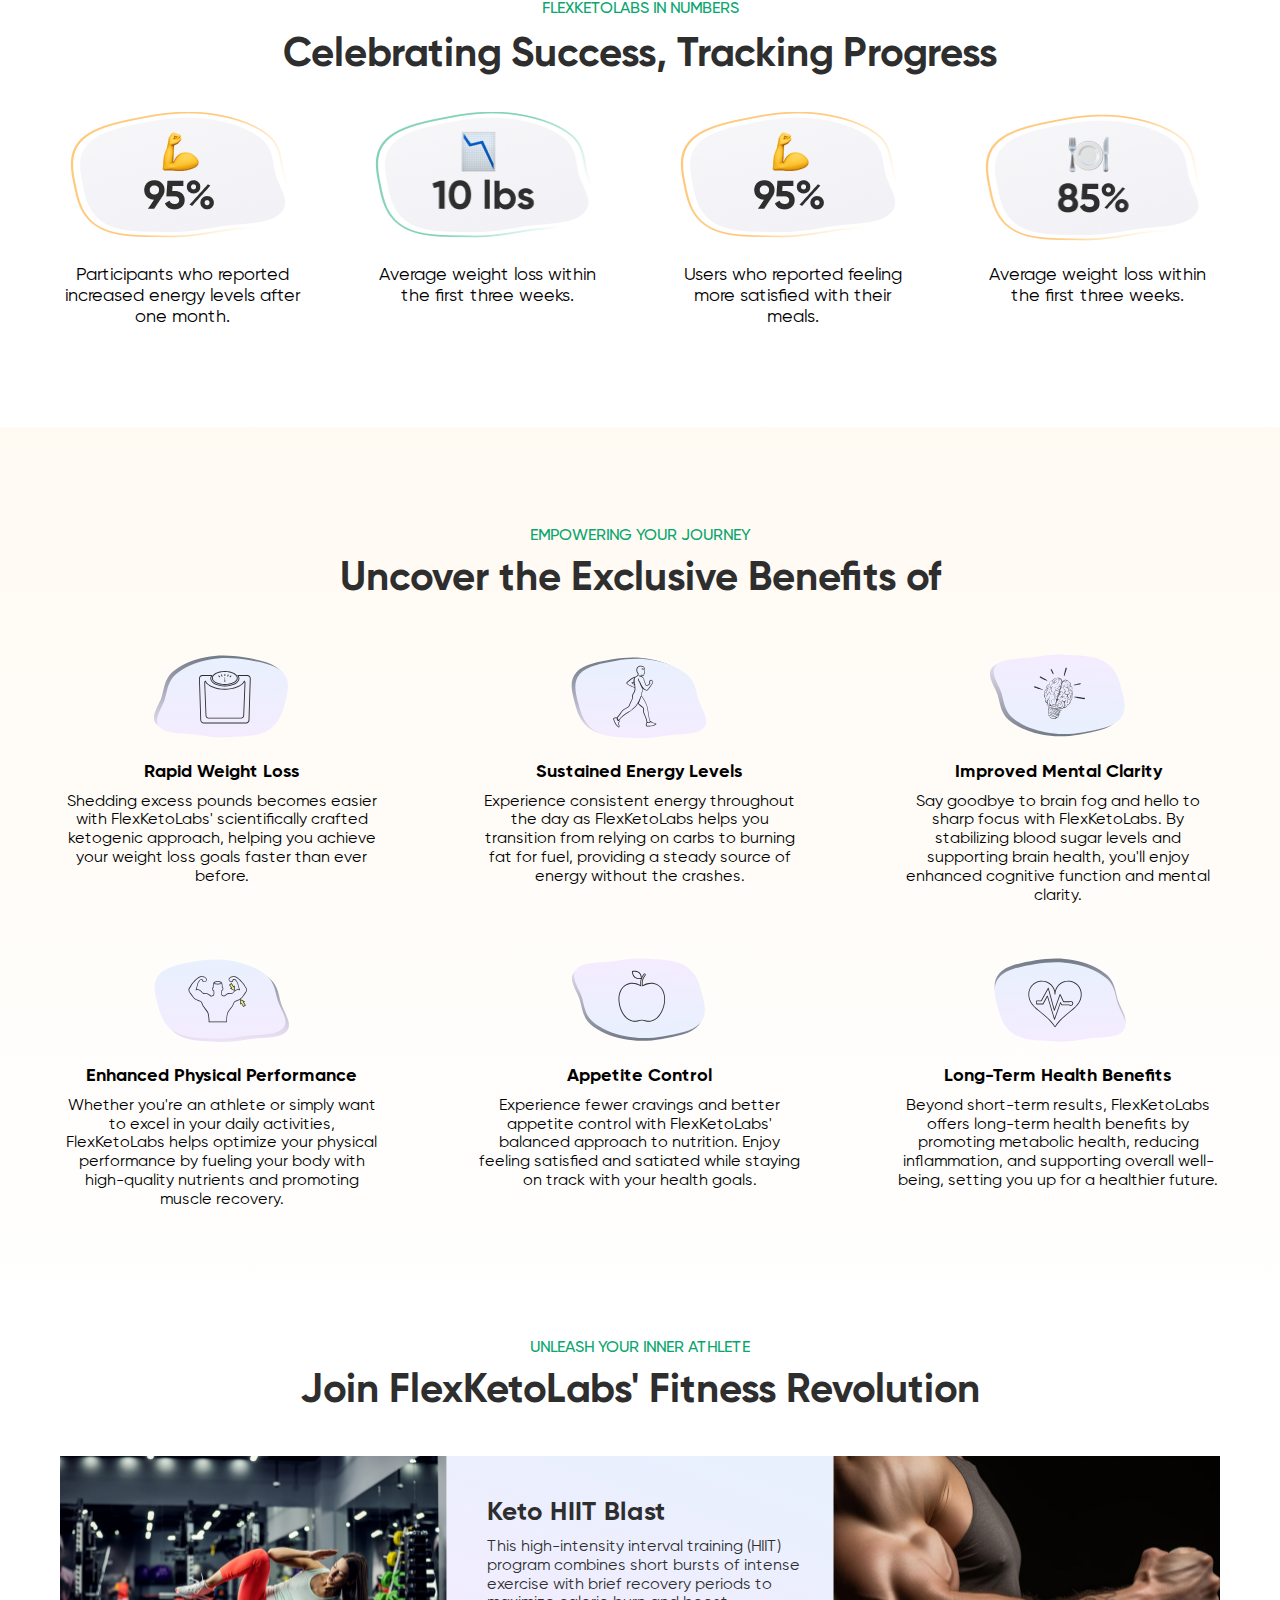
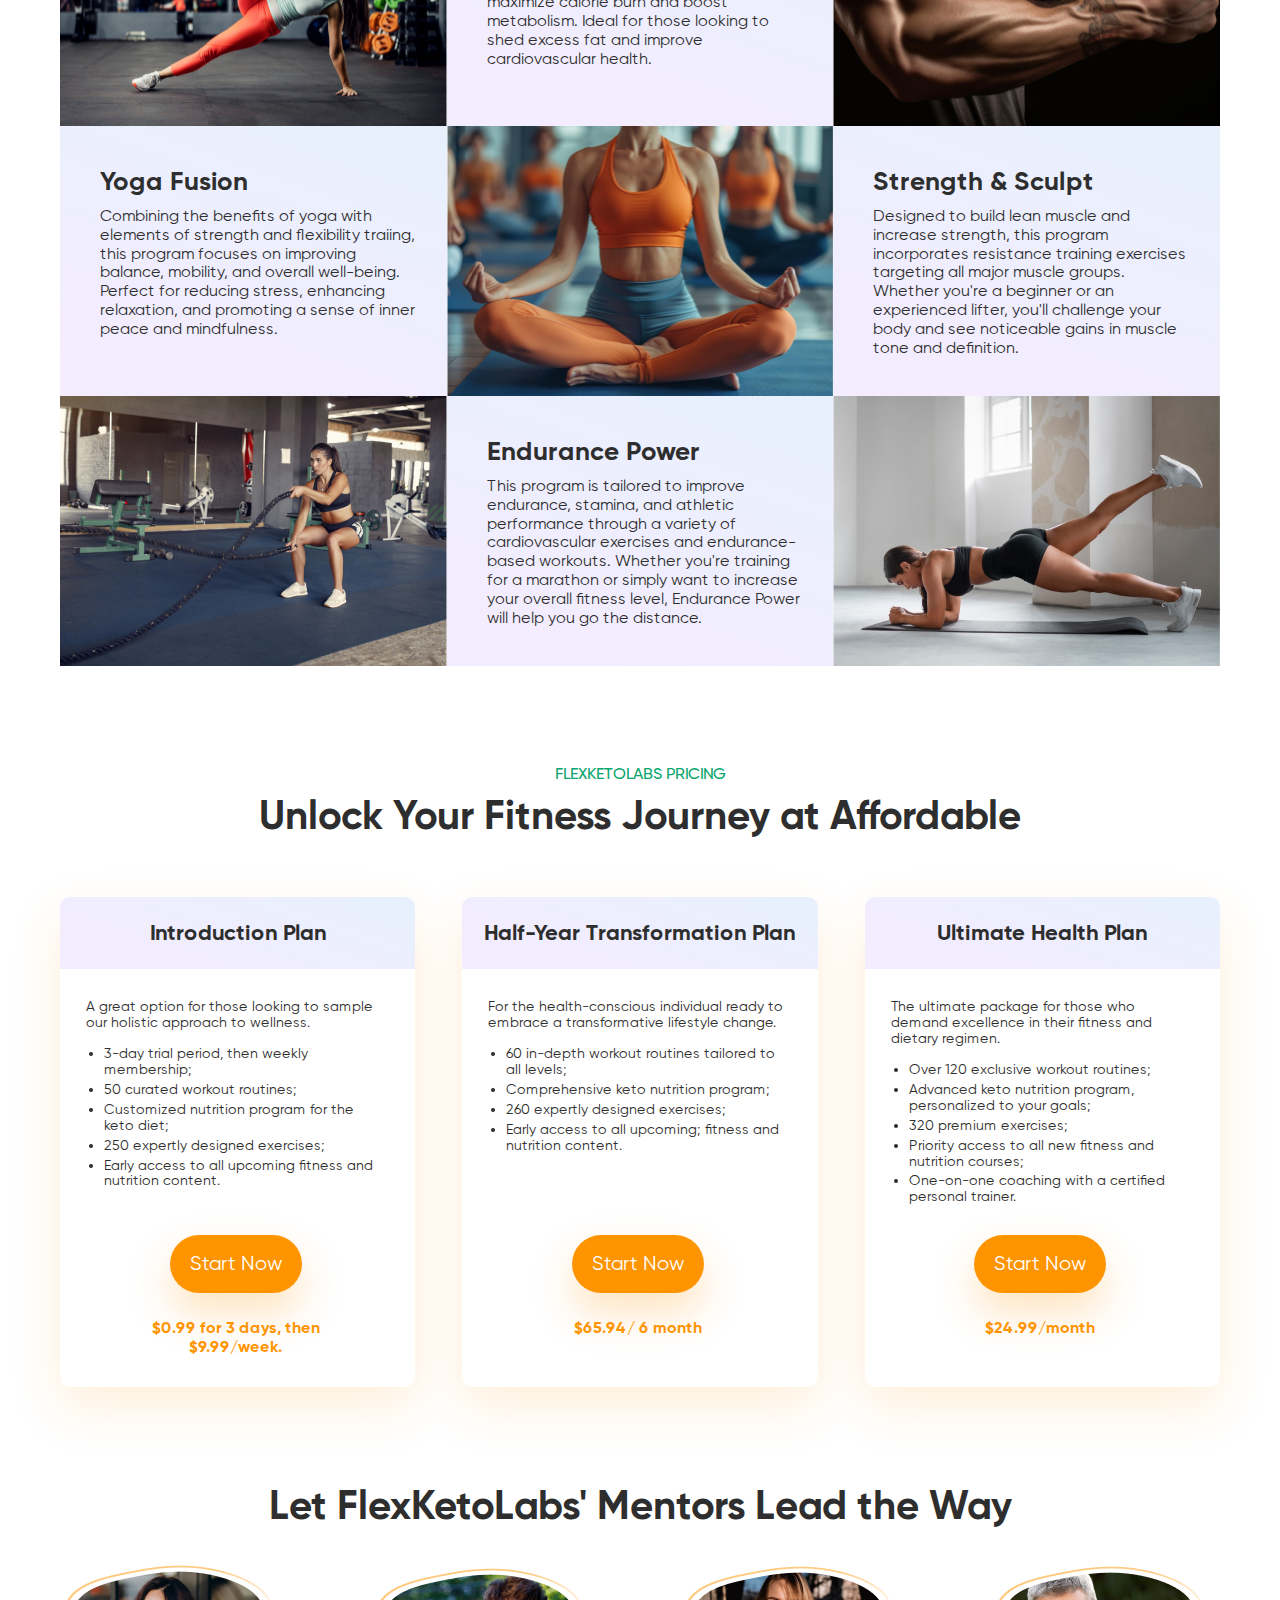
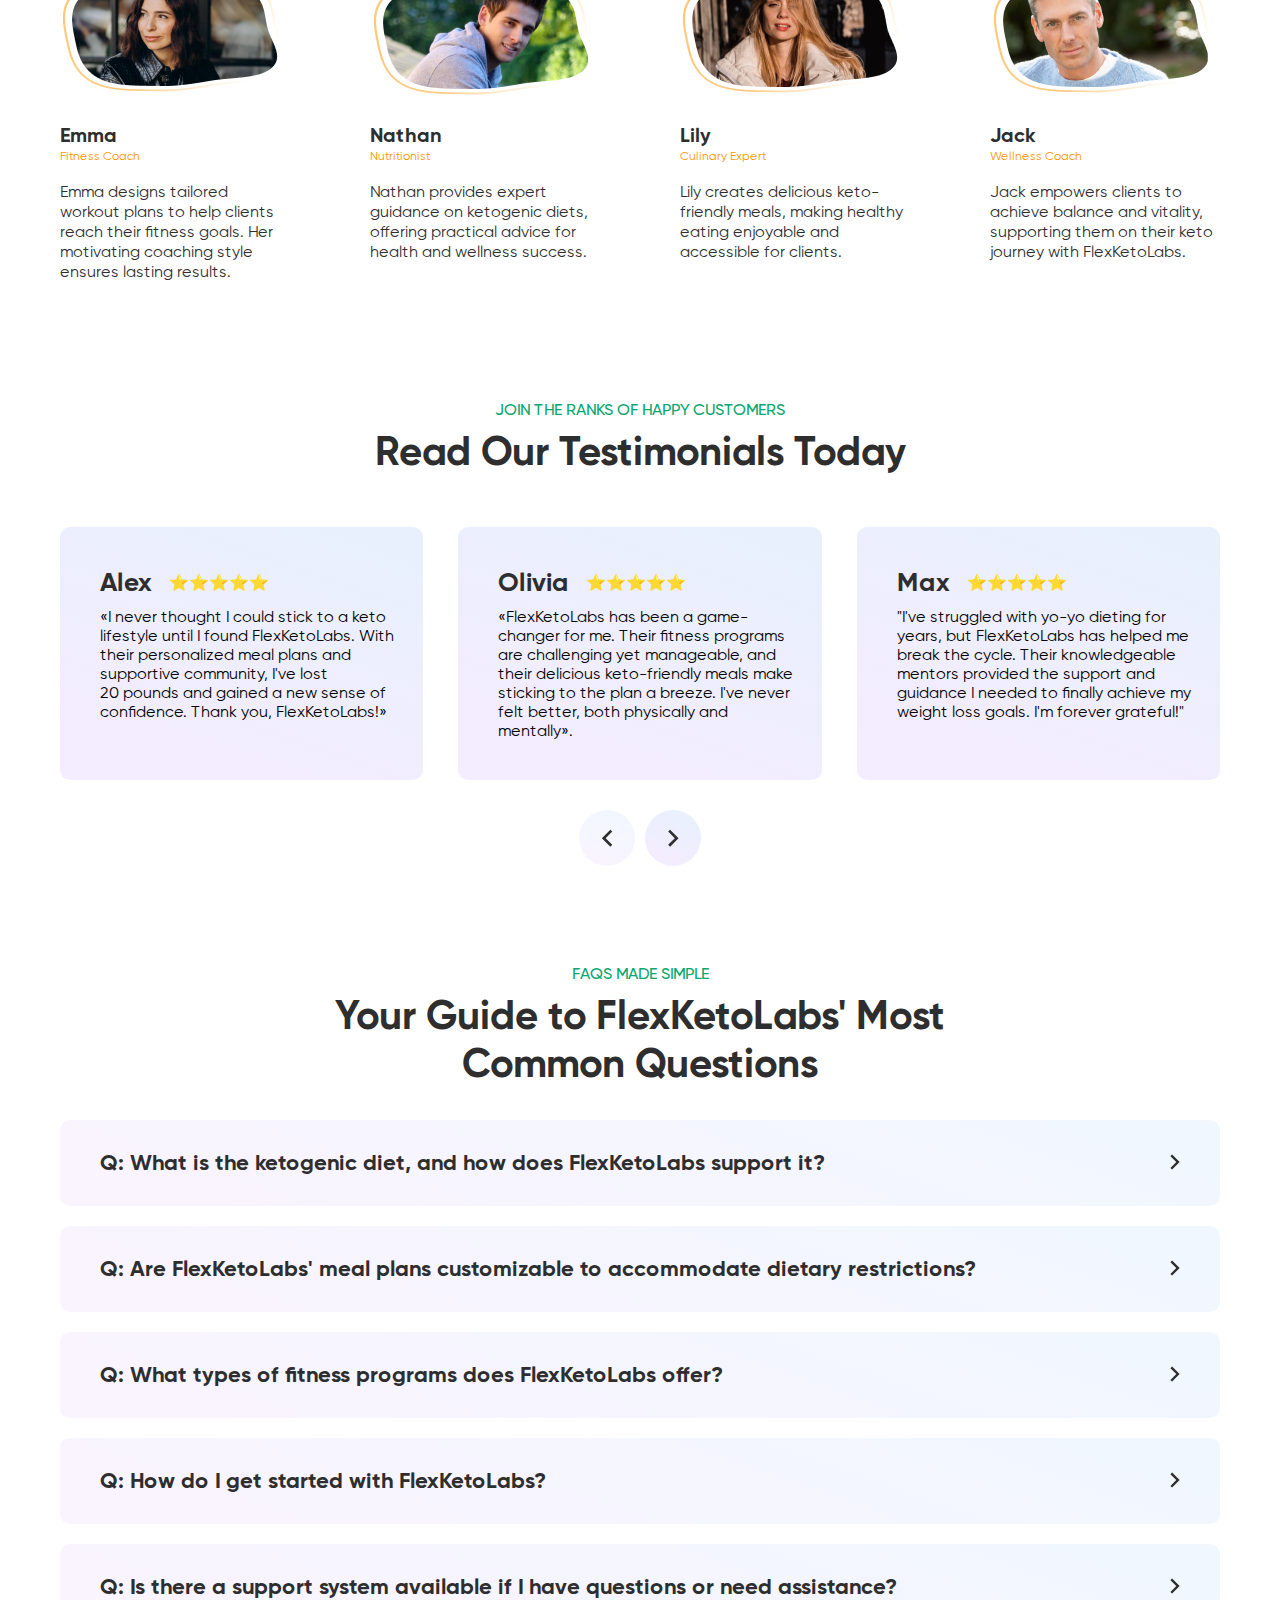
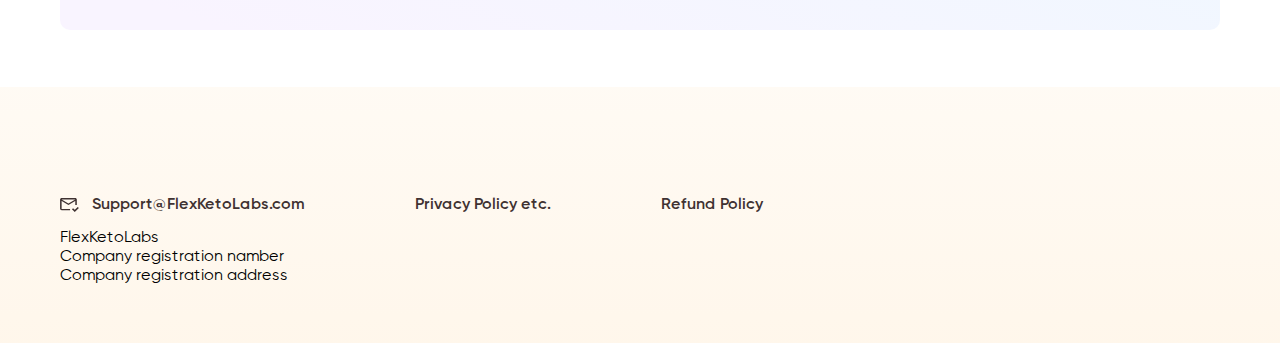
==== commit d93a747a: "Updates" ====
--- a/index.html
+++ b/index.html
@@ -1 +1,698 @@
-<!DOCTYPE html><html lang="en"><head><meta charset="UTF-8"><meta http-equiv="X-UA-Compatible" content="IE=edge"><meta name="viewport" content="width=device-width,initial-scale=1,minimum-scale=1,maximum-scale=1,user-scalable=no"><link rel="apple-touch-icon" sizes="180x180" href="./img/favicon/apple-touch-icon.png"><link rel="icon" type="image/png" sizes="32x32" href="./img/favicon/favicon-32x32.png"><link rel="icon" type="image/png" sizes="16x16" href="./img/favicon/favicon-16x16.png"><link rel="manifest" href="./img/favicon/site.webmanifest"><link rel="stylesheet" href="./css/style.css"><title>Survey</title></head><body><div class="wrapper"><main class="page"><section class="action" data-section-action><div class="_container"><div class="action__inner"><form class="action__body" data-main-form><div class="action__logo"><img src="./img/logo.svg" loading="lazy" alt="MasterZoo"></div><h1 class="action__title">Давно не бачились,<br>чи нам здалося?</h1><div class="action__items action-items"><div class="action-items__row action-items__first action-first" data-form-step="1"><h3 class="action-first__title">Позначте, будь ласка, свій варіант</h3><div class="action-first__columns"><div class="action-first__option"><label class="action-first__item"><input class="action-first__input" name="option" value="купую в магазинчику поруч, так зручніше" type="radio" hidden> <span class="action-first__elem" data-comment-variant="1">купую в магазинчику поруч, так зручніше</span></label></div><div class="action-first__option"><label class="action-first__item"><input class="action-first__input" name="option" value="знайшов дешевше" type="radio" hidden> <span class="action-first__elem" data-comment-variant="1">знайшов дешевше</span></label></div><div class="action-first__option"><label class="action-first__item"><input class="action-first__input" name="option" value="нема потрібного товару" type="radio" hidden> <span class="action-first__elem" data-comment-variant="2">нема потрібного товару</span></label></div><div class="action-first__option"><label class="action-first__item"><input class="action-first__input" name="option" value="не сподобалося обслуговування" type="radio" hidden> <span class="action-first__elem" data-comment-variant="1">не сподобалося обслуговування</span></label></div><div class="action-first__option"><label class="action-first__item"><input class="action-first__input" name="option" value="довго відправляли посилку минулого разу" type="radio" hidden> <span class="action-first__elem" data-comment-variant="1">довго відправляли посилку минулого разу</span></label></div><div class="action-first__option"><label class="action-first__item"><input class="action-first__input" name="option" value="незручно робити замовлення на сайті" type="radio" hidden> <span class="action-first__elem" data-comment-variant="1">незручно робити замовлення на сайті</span></label></div><div class="action-first__option"><label class="action-first__item"><input class="action-first__input" name="option" value="хм…я з вами. Купую в MasterZoo" type="radio" hidden> <span class="action-first__elem" data-comment-variant="1">хм…я з вами. Купую в MasterZoo</span></label></div><div class="action-first__option"><label class="action-first__item"><input class="action-first__input" name="option" value="нічого не купував в МasterZoo" type="radio" hidden> <span class="action-first__elem" data-comment-variant="3">нічого не купував в МasterZoo</span></label></div><div class="action-first__option"><label class="action-first__item"><input class="action-first__input" name="option" value="власний варіант" type="radio" hidden> <span class="action-first__elem" data-comment-variant="1">власний варіант</span></label></div></div></div><div class="action-items__row action-items__second action-second" data-form-step="2"><div class="action-second__option"><div data-comment-text="1" style="display: block"><h3 class="action-second__title"><span>Що ми могли б покращити?</span></h3><textarea class="action-first__textarea" data-form-message maxlength="360" name="message"></textarea></div><div data-comment-text="2" style="display: none"><h3 class="action-second__title"><span>Що саме потрібно для твого улюбленця?</span></h3><textarea class="action-first__textarea" data-form-message maxlength="360" name="message"></textarea></div><div data-comment-text="3"><!-- Пусто --></div></div></div></div><input class="action__send" data-form-send style="display: none" type="submit" value="ВІДПРАВИТИ"></form><div class="action__element"><picture><source srcset="./img/sections/action/element.webp" type="image/webp"><img src="./img/sections/action/element.png" alt="догі на фоні"></picture></div></div></div></section><!-------------------><section class="thanks" data-section-thanks style="display: none"><div class="_container"><div class="thanks__body"><div class="thanks__title">Вдячні<br>за відповідь!</div><div class="thanks__social thanks-social"><div class="thanks-social__title">ми у соцмережах</div><div class="thanks-social__row"><a class="thanks-social__icon" title="Instagram" target="_blank" href="https://www.instagram.com/masterzoo"><img src="./img/icons/instagram.svg" alt="Instagram"> </a><a class="thanks-social__icon" title="Facebook" target="_blank" href="https://www.facebook.com/Masterzoo.ua"><img src="./img/icons/facebook.svg" alt="Facebook"> </a><a class="thanks-social__icon" title="Telegram" target="_blank" href="https://t.me/masterzooU"><img src="./img/icons/telegram.svg" alt="Telegram"> </a><a class="thanks-social__icon" title="TikTok" target="_blank" href="https://www.tiktok.com/@master_zoo"><img src="./img/icons/tiktok.svg" alt="TikTok"> </a><a class="thanks-social__icon" title="YouTube" target="_blank" href="https://www.youtube.com/channel/UCsRX62pmj2dGOFLcc3I634w"><img src="./img/icons/youtube.svg" alt="YouTube"></a></div></div><div class="thanks__image"><picture><source srcset="./img/sections/thanks/image.webp" type="image/webp"><img src="./img/sections/thanks/image.png" alt="ілюстрація собака"></picture></div></div><ul class="thanks__navigation thanks-navigation"><li class="thanks-navigation__item"><a class="thanks-navigation__link" href="https://masterzoo.ua/ua/o-nas/" target="_blank">ПРО НАС</a></li><li class="thanks-navigation__item"><a class="thanks-navigation__link" href="https://masterzoo.ua/ua/aktsii-online/" target="_blank">АКЦІЇ</a></li><li class="thanks-navigation__item"><a class="thanks-navigation__link" href="https://masterzoo.ua/ua/novini/" target="_blank">НОВИНИ</a></li></ul></div><div class="thanks__element"><picture><source srcset="./img/sections/thanks/element.webp" type="image/webp"><img src="./img/sections/thanks/element.png" alt="коте на фоні"></picture></div></section></main></div><script src="./js/app.js" type="module"></script></body></html>+<!DOCTYPE html>
+<html lang="en">
+  <head>
+    <meta charset="UTF-8" />
+<meta http-equiv="X-UA-Compatible" content="IE=edge" />
+<meta name="viewport" content="width=device-width, initial-scale=1.0, minimum-scale=1, maximum-scale=1, user-scalable=no" />
+
+<link rel="stylesheet" href="./css/fonts.css" />
+<link rel="stylesheet" href="./css/vars.css" />
+<link rel="stylesheet" href="./css/nullstyle.css" />
+<link rel="stylesheet" href="./css/style.css" />
+
+
+    <title>flexketolabs</title>
+  </head>
+
+  <body>
+    <div class="wrapper">
+      <!-- <header class="header">
+  <div class="header__wrapper">
+    <div class="_container">
+      <div class="header__body">
+        <div class="header__logo">
+          <img src="./img/logo.svg" width="151" height="26" loading="lazy" alt="Logo" />
+        </div>
+
+        <button class="header__burger" type="button"><span></span></button>
+      </div>
+    </div>
+  </div>
+</header>
+ -->
+
+      <main class="page">
+        <!-- Celebrating Success, Tracking Progress -->
+        <section class="in-numbers">
+  <div class="_container">
+    <div class="in-numbers__body">
+      <div class="in-numbers__title-little title-little">FlexKetoLabs in Numbers</div>
+
+      <div class="in-numbers__title-big title-big">Celebrating Success, Tracking Progress</div>
+
+      <div class="in-numbers__items">
+        <div class="in-numbers-card">
+          <div class="in-numbers-card__image">
+            <img src="./img/screens/in-numbers/01.png" width="231" height="132" loading="lazy" alt="01" />
+          </div>
+
+          <div class="in-numbers-card__text">Participants who reported increased energy levels after one month.</div>
+        </div>
+
+        <div class="in-numbers-card">
+          <div class="in-numbers-card__image">
+            <img src="./img/screens/in-numbers/02.png" width="231" height="132" loading="lazy" alt="02" />
+          </div>
+
+          <div class="in-numbers-card__text">Average weight loss within the first three weeks.</div>
+        </div>
+
+        <div class="in-numbers-card">
+          <div class="in-numbers-card__image">
+            <img src="./img/screens/in-numbers/01.png" width="231" height="132" loading="lazy" alt="03" />
+          </div>
+
+          <div class="in-numbers-card__text">Users who reported feeling more satisfied with their meals.</div>
+        </div>
+
+        <div class="in-numbers-card">
+          <div class="in-numbers-card__image">
+            <img src="./img/screens/in-numbers/04.png" width="231" height="132" loading="lazy" alt="04" />
+          </div>
+
+          <div class="in-numbers-card__text">Average weight loss within the first three weeks.</div>
+        </div>
+      </div>
+    </div>
+  </div>
+</section>
+
+
+        <!-- Uncover the Exclusive Benefits of  -->
+        <section class="empowering">
+  <div class="_container">
+    <div class="empowering__body">
+      <div class="empowering__title-little title-little">Empowering Your Journey</div>
+
+      <div class="empowering__title-big title-big">Uncover the Exclusive Benefits of</div>
+
+      <div class="empowering__items">
+        <div class="empowering-card">
+          <div class="empowering-card__image">
+            <img src="./img/screens/empowering/01.svg" width="140" height="90" loading="lazy" alt="01" />
+          </div>
+
+          <div class="empowering-card__title">Rapid Weight Loss</div>
+
+          <div class="empowering-card__text">
+            Shedding excess pounds becomes easier with FlexKetoLabs' scientifically crafted ketogenic approach, helping you achieve your weight loss goals faster than ever before.
+          </div>
+        </div>
+
+        <div class="empowering-card">
+          <div class="empowering-card__image">
+            <img src="./img/screens/empowering/02.svg" width="140" height="90" loading="lazy" alt="02" />
+          </div>
+
+          <div class="empowering-card__title">Sustained Energy Levels</div>
+
+          <div class="empowering-card__text">
+            Experience consistent energy throughout the day as FlexKetoLabs helps you transition from relying on carbs to burning fat for fuel, providing a steady source of energy
+            without the crashes.
+          </div>
+        </div>
+
+        <div class="empowering-card">
+          <div class="empowering-card__image">
+            <img src="./img/screens/empowering/03.svg" width="140" height="90" loading="lazy" alt="03" />
+          </div>
+
+          <div class="empowering-card__title">Improved Mental Clarity</div>
+
+          <div class="empowering-card__text">
+            Say goodbye to brain fog and hello to sharp focus with FlexKetoLabs. By stabilizing blood sugar levels and supporting brain health, you'll enjoy enhanced cognitive
+            function and mental clarity.
+          </div>
+        </div>
+
+        <div class="empowering-card">
+          <div class="empowering-card__image">
+            <img src="./img/screens/empowering/04.svg" width="140" height="90" loading="lazy" alt="04" />
+          </div>
+
+          <div class="empowering-card__title">Enhanced Physical Performance</div>
+
+          <div class="empowering-card__text">
+            Whether you're an athlete or simply want to excel in your daily activities, FlexKetoLabs helps optimize your physical performance by fueling your body with high-quality
+            nutrients and promoting muscle recovery.
+          </div>
+        </div>
+
+        <div class="empowering-card">
+          <div class="empowering-card__image">
+            <img src="./img/screens/empowering/05.svg" width="140" height="90" loading="lazy" alt="05" />
+          </div>
+
+          <div class="empowering-card__title">Appetite Control</div>
+
+          <div class="empowering-card__text">
+            Experience fewer cravings and better appetite control with FlexKetoLabs' balanced approach to nutrition. Enjoy feeling satisfied and satiated while staying on track
+            with your health goals.
+          </div>
+        </div>
+
+        <div class="empowering-card">
+          <div class="empowering-card__image">
+            <img src="./img/screens/empowering/06.svg" width="140" height="90" loading="lazy" alt="06" />
+          </div>
+
+          <div class="empowering-card__title">Long-Term Health Benefits</div>
+
+          <div class="empowering-card__text">
+            Beyond short-term results, FlexKetoLabs offers long-term health benefits by promoting metabolic health, reducing inflammation, and supporting overall well-being,
+            setting you up for a healthier future.
+          </div>
+        </div>
+      </div>
+    </div>
+  </div>
+</section>
+
+
+        <!-- Join FlexKetoLabs' Fitness Revolution -->
+        <section class="athlete">
+  <div class="_container">
+    <div class="athlete__body">
+      <div class="athlete__title-little title-little">Unleash Your Inner Athlete</div>
+
+      <div class="athlete__title-big title-big">Join FlexKetoLabs' Fitness Revolution</div>
+
+      <div class="athlete__grid">
+        <div class="athlete__card">
+          <img src="./img/screens/athlete/01.png" width="386" height="271" loading="lazy" alt="01" />
+        </div>
+
+        <div class="athlete__card">
+          <!-- Можно поставить любой h2-6 -->
+          <h2>Keto HIIT Blast</h2>
+
+          <p>
+            This high-intensity interval training (HIIT) program combines short bursts of intense exercise with brief recovery periods to maximize calorie burn and boost
+            metabolism. Ideal for those looking to shed excess fat and improve cardiovascular health.
+          </p>
+        </div>
+
+        <div class="athlete__card">
+          <img src="./img/screens/athlete/02.png" width="386" height="271" loading="lazy" alt="02" />
+        </div>
+
+        <div class="athlete__card">
+          <!-- Можно поставить любой h2-6 -->
+          <h2>Yoga Fusion</h2>
+
+          <p>
+            Combining the benefits of yoga with elements of strength and flexibility traiing, this program focuses on improving balance, mobility, and overall well-being. Perfect
+            for reducing stress, enhancing relaxation, and promoting a sense of inner peace and mindfulness.
+          </p>
+        </div>
+
+        <div class="athlete__card">
+          <img src="./img/screens/athlete/03.png" width="386" height="271" loading="lazy" alt="03" />
+        </div>
+
+        <div class="athlete__card">
+          <!-- Можно поставить любой h2-6 -->
+          <h2>Strength & Sculpt</h2>
+
+          <p>
+            Designed to build lean muscle and increase strength, this program incorporates resistance training exercises targeting all major muscle groups. Whether you're a
+            beginner or an experienced lifter, you'll challenge your body and see noticeable gains in muscle tone and definition.
+          </p>
+        </div>
+
+        <div class="athlete__card">
+          <img src="./img/screens/athlete/04.png" width="386" height="271" loading="lazy" alt="04" />
+        </div>
+
+        <div class="athlete__card">
+          <!-- Можно поставить любой h2-6 -->
+          <h2>Endurance Power</h2>
+
+          <p>
+            This program is tailored to improve endurance, stamina, and athletic performance through a variety of cardiovascular exercises and endurance-based workouts. Whether
+            you're training for a marathon or simply want to increase your overall fitness level, Endurance Power will help you go the distance.
+          </p>
+        </div>
+
+        <div class="athlete__card">
+          <img src="./img/screens/athlete/05.png" width="386" height="271" loading="lazy" alt="05" />
+        </div>
+      </div>
+    </div>
+  </div>
+</section>
+
+
+        <!-- Unlock Your Fitness Journey at Affordable  -->
+        <section class="pricing">
+  <div class="_container">
+    <div class="pricing__body">
+      <div class="pricing__title-little title-little">FlexKetoLabs Pricing</div>
+
+      <div class="pricing__title-big title-big">Unlock Your Fitness Journey at Affordable</div>
+
+      <div class="pricing__items">
+        <div class="pricing-card">
+          <div class="pricing-card__top">Introduction Plan</div>
+
+          <div class="pricing-card__content">
+            <div class="pricing-card__text">
+              <p>A great option for those looking to sample our holistic approach to wellness.</p>
+
+              <ul>
+                <li>3-day trial period, then weekly membership;</li>
+
+                <li>50 curated workout routines;</li>
+
+                <li>Customized nutrition program for the keto diet;</li>
+
+                <li>250 expertly designed exercises;</li>
+
+                <li>Early access to all upcoming fitness and nutrition content.</li>
+              </ul>
+            </div>
+
+            <a class="pricing-card__button button" href="#"> Start Now </a>
+
+            <div class="pricing-card__sum">
+              $0.99 for 3 days, then <br />
+              $9.99/week.
+            </div>
+          </div>
+        </div>
+
+        <div class="pricing-card">
+          <div class="pricing-card__top">Half-Year Transformation Plan</div>
+
+          <div class="pricing-card__content">
+            <div class="pricing-card__text">
+              <p>For the health-conscious individual ready to embrace a transformative lifestyle change.</p>
+
+              <ul>
+                <li>60 in-depth workout routines tailored to all levels;</li>
+
+                <li>Comprehensive keto nutrition program;</li>
+
+                <li>260 expertly designed exercises;</li>
+
+                <li>Early access to all upcoming; fitness and nutrition content.</li>
+              </ul>
+            </div>
+
+            <a class="pricing-card__button button" href="#"> Start Now </a>
+
+            <div class="pricing-card__sum">$65.94/ 6 month</div>
+          </div>
+        </div>
+
+        <div class="pricing-card">
+          <div class="pricing-card__top">Ultimate Health Plan</div>
+
+          <div class="pricing-card__content">
+            <div class="pricing-card__text">
+              <p>The ultimate package for those who demand excellence in their fitness and dietary regimen.</p>
+
+              <ul>
+                <li>Over 120 exclusive workout routines;</li>
+
+                <li>Advanced keto nutrition program, personalized to your goals;</li>
+
+                <li>320 premium exercises;</li>
+
+                <li>Priority access to all new fitness and nutrition courses;</li>
+
+                <li>One-on-one coaching with a certified personal trainer.</li>
+              </ul>
+            </div>
+
+            <a class="pricing-card__button button" href="#"> Start Now </a>
+
+            <div class="pricing-card__sum">$24.99/month</div>
+          </div>
+        </div>
+      </div>
+    </div>
+  </div>
+</section>
+
+
+        <!-- Let FlexKetoLabs' Mentors Lead the Way -->
+        <section class="let-mentors">
+  <div class="_container">
+    <div class="let-mentors__body">
+      <div class="let-mentors__title-big title-big">Let FlexKetoLabs' Mentors Lead the Way</div>
+
+      <div class="let-mentors__items">
+        <div class="let-mentors-card">
+          <div class="let-mentors-card__image">
+            <img src="./img/screens/let-mentors/emma.png" width="225" height="130" loading="lazy" alt="Emma" />
+          </div>
+
+          <div class="let-mentors-card__name">Emma</div>
+
+          <div class="let-mentors-card__work">Fitness Coach</div>
+
+          <div class="let-mentors-card__text">
+            Emma designs tailored workout plans to help clients reach their fitness goals. Her motivating coaching style ensures lasting results.
+          </div>
+        </div>
+
+        <div class="let-mentors-card">
+          <div class="let-mentors-card__image">
+            <img src="./img/screens/let-mentors/nathan.png" width="225" height="130" loading="lazy" alt="Nathan" />
+          </div>
+
+          <div class="let-mentors-card__name">Nathan</div>
+
+          <div class="let-mentors-card__work">Nutritionist</div>
+
+          <div class="let-mentors-card__text">Nathan provides expert guidance on ketogenic diets, offering practical advice for health and wellness success.</div>
+        </div>
+
+        <div class="let-mentors-card">
+          <div class="let-mentors-card__image">
+            <img src="./img/screens/let-mentors/lily.png" width="225" height="130" loading="lazy" alt="Lily" />
+          </div>
+
+          <div class="let-mentors-card__name">Lily</div>
+
+          <div class="let-mentors-card__work">Culinary Expert</div>
+
+          <div class="let-mentors-card__text">Lily creates delicious keto-friendly meals, making healthy eating enjoyable and accessible for clients.</div>
+        </div>
+
+        <div class="let-mentors-card">
+          <div class="let-mentors-card__image">
+            <img src="./img/screens/let-mentors/jack.png" width="225" height="130" loading="lazy" alt="Jack" />
+          </div>
+
+          <div class="let-mentors-card__name">Jack</div>
+
+          <div class="let-mentors-card__work">Wellness Coach</div>
+
+          <div class="let-mentors-card__text">Jack empowers clients to achieve balance and vitality, supporting them on their keto journey with FlexKetoLabs.</div>
+        </div>
+      </div>
+    </div>
+  </div>
+</section>
+
+
+        <!-- Read Our Testimonials Today -->
+        <section class="testimonials">
+  <div class="_container">
+    <div class="testimonials__body">
+      <div class="testimonials__title-little title-little">Join the Ranks of Happy Customers</div>
+
+      <div class="testimonials__title-big title-big">Read Our Testimonials Today</div>
+
+      <div class="testimonials__content">
+        <div class="testimonials__slider swiper">
+          <div class="swiper-wrapper">
+            <div class="testimonials-slide swiper-slide">
+              <div class="testimonials-slide__top">
+                <div class="testimonials-slide__name">Alex</div>
+
+                <div class="testimonials-slide__rating">⭐⭐⭐⭐⭐</div>
+              </div>
+
+              <div class="testimonials-slide__text">
+                <p>
+                  «I never thought I could stick to a keto lifestyle until I found FlexKetoLabs. With their personalized meal plans and supportive community, I've lost 20 pounds
+                  and gained a new sense of confidence. Thank you, FlexKetoLabs!»
+                </p>
+              </div>
+            </div>
+
+            <div class="testimonials-slide swiper-slide">
+              <div class="testimonials-slide__top">
+                <div class="testimonials-slide__name">Olivia</div>
+
+                <div class="testimonials-slide__rating">⭐⭐⭐⭐⭐</div>
+              </div>
+
+              <div class="testimonials-slide__text">
+                <p>
+                  «FlexKetoLabs has been a game-changer for me. Their fitness programs are challenging yet manageable, and their delicious keto-friendly meals make sticking to the
+                  plan a breeze. I've never felt better, both physically and mentally».
+                </p>
+              </div>
+            </div>
+
+            <div class="testimonials-slide swiper-slide">
+              <div class="testimonials-slide__top">
+                <div class="testimonials-slide__name">Max</div>
+
+                <div class="testimonials-slide__rating">⭐⭐⭐⭐⭐</div>
+              </div>
+
+              <div class="testimonials-slide__text">
+                <p>
+                  "I've struggled with yo-yo dieting for years, but FlexKetoLabs has helped me break the cycle. Their knowledgeable mentors provided the support and guidance I
+                  needed to finally achieve my weight loss goals. I'm forever grateful!"
+                </p>
+              </div>
+            </div>
+
+            <div class="testimonials-slide swiper-slide">
+              <div class="testimonials-slide__top">
+                <div class="testimonials-slide__name">Alex</div>
+
+                <div class="testimonials-slide__rating">⭐⭐⭐⭐⭐</div>
+              </div>
+
+              <div class="testimonials-slide__text">
+                <p>«I never thought I could stick to a keto lifestyle until I found FlexKetoLabs.!»</p>
+
+                <ul>
+                  <li>Lorem, ipsum dolor.</li>
+
+                  <li>Lorem, ipsum dolor.</li>
+                </ul>
+              </div>
+            </div>
+
+            <div class="testimonials-slide swiper-slide">
+              <div class="testimonials-slide__top">
+                <div class="testimonials-slide__name">Olivia</div>
+
+                <div class="testimonials-slide__rating">⭐⭐⭐⭐⭐</div>
+              </div>
+
+              <div class="testimonials-slide__text">
+                <p>«FlexKetoLabs has been a game-changer for me. Their fitness programs are challenging yet manageable».</p>
+
+                <ol>
+                  <li>Lorem, ipsum dolor.</li>
+
+                  <li>Lorem, ipsum dolor.</li>
+                </ol>
+              </div>
+            </div>
+
+            <div class="testimonials-slide swiper-slide">
+              <div class="testimonials-slide__top">
+                <div class="testimonials-slide__name">Max</div>
+
+                <div class="testimonials-slide__rating">⭐⭐⭐⭐⭐</div>
+              </div>
+
+              <div class="testimonials-slide__text">
+                <p>
+                  "I've struggled with yo-yo dieting for years, but FlexKetoLabs has helped me break the cycle. Their knowledgeable mentors provided the support and guidance I
+                  needed to finally achieve my weight loss goals. I'm forever grateful!"
+                </p>
+              </div>
+            </div>
+          </div>
+        </div>
+
+        <div class="testimonials__arrows">
+          <button class="swiper-button-prev" type="button">
+            <svg width="12" height="18" viewBox="0 0 12 18" fill="none" xmlns="http://www.w3.org/2000/svg">
+              <path d="M4.64225 9.1826L11.2422 2.5826L9.35692 0.697266L0.871581 9.1826L9.35692 17.6679L11.2422 15.7826L4.64225 9.1826Z" fill="var(--black-900)" />
+            </svg>
+          </button>
+
+          <button class="swiper-button-next" type="button">
+            <svg width="11" height="18" viewBox="0 0 11 18" fill="none" xmlns="http://www.w3.org/2000/svg">
+              <path d="M6.79141 9.1826L0.191406 2.5826L2.07674 0.697266L10.5621 9.1826L2.07674 17.6679L0.191406 15.7826L6.79141 9.1826Z" fill="var(--black-900)" />
+            </svg>
+          </button>
+        </div>
+      </div>
+    </div>
+  </div>
+</section>
+
+
+        <!-- Your Guide to FlexKetoLabs' Most Common Questions -->
+        <section class="faq">
+  <div class="_container">
+    <div class="faq__body">
+      <div class="faq__title-little title-little">FAQs Made Simple</div>
+
+      <div class="faq__title-big title-big">Your Guide to FlexKetoLabs' Most Common Questions</div>
+
+      <div class="faq__items" data-spollers data-one-spoller>
+        <div class="faq-item">
+          <div class="faq-item__top" data-spoller>
+            <div class="faq-item__title">Q: What is the ketogenic diet, and how does FlexKetoLabs support it?</div>
+
+            <svg width="11" height="18" viewBox="0 0 11 18" fill="none" xmlns="http://www.w3.org/2000/svg">
+              <path d="M6.95596 9.0283L0.355957 2.4283L2.24129 0.542969L10.7266 9.0283L2.24129 17.5136L0.355957 15.6283L6.95596 9.0283Z" fill="var(--black-900)" />
+            </svg>
+          </div>
+
+          <div class="faq-item__content">
+            <div class="faq-item__text">
+              <p>
+                A: The ketogenic diet is a low-carb, high-fat eating plan that promotes ketosis, a metabolic state where your body burns fat for fuel. FlexKetoLabs offers
+                personalized meal plans, expert <a href="#">guidance</a>, and supportive community forums to help you succeed on your keto journey.
+              </p>
+
+              <ol>
+                <li>Lorem, ipsum dolor.</li>
+
+                <li>Lorem, ipsum dolor.</li>
+
+                <li>Lorem, ipsum dolor.</li>
+              </ol>
+            </div>
+          </div>
+        </div>
+
+        <div class="faq-item">
+          <div class="faq-item__top" data-spoller>
+            <div class="faq-item__title">Q: Are FlexKetoLabs' meal plans customizable to accommodate dietary restrictions?</div>
+
+            <svg width="11" height="18" viewBox="0 0 11 18" fill="none" xmlns="http://www.w3.org/2000/svg">
+              <path d="M6.95596 9.0283L0.355957 2.4283L2.24129 0.542969L10.7266 9.0283L2.24129 17.5136L0.355957 15.6283L6.95596 9.0283Z" fill="var(--black-900)" />
+            </svg>
+          </div>
+
+          <div class="faq-item__content">
+            <div class="faq-item__text">
+              <p>
+                A: The ketogenic diet is a low-carb, high-fat eating plan that promotes ketosis, a metabolic state where your body burns fat for fuel. FlexKetoLabs offers
+                personalized meal plans, expert guidance, and supportive community forums to help you succeed on your keto journey.
+              </p>
+
+              <ul>
+                <li>Lorem, ipsum dolor.</li>
+
+                <li>Lorem, ipsum dolor.</li>
+              </ul>
+
+              <p>
+                A: The ketogenic diet is a low-carb, high-fat eating plan that promotes ketosis, a metabolic state where your body burns fat for fuel. FlexKetoLabs offers
+                personalized meal plans, expert guidance, and supportive community forums to help you succeed on your keto journey.
+              </p>
+            </div>
+          </div>
+        </div>
+
+        <div class="faq-item">
+          <div class="faq-item__top" data-spoller>
+            <div class="faq-item__title">Q: What types of fitness programs does FlexKetoLabs offer?</div>
+
+            <svg width="11" height="18" viewBox="0 0 11 18" fill="none" xmlns="http://www.w3.org/2000/svg">
+              <path d="M6.95596 9.0283L0.355957 2.4283L2.24129 0.542969L10.7266 9.0283L2.24129 17.5136L0.355957 15.6283L6.95596 9.0283Z" fill="var(--black-900)" />
+            </svg>
+          </div>
+
+          <div class="faq-item__content">
+            <div class="faq-item__text">
+              <p>
+                A: The ketogenic diet is a low-carb, high-fat eating plan that promotes ketosis, a metabolic state where your body burns fat for fuel. FlexKetoLabs offers
+                personalized meal plans, expert guidance, and supportive community forums to help you succeed on your keto journey.
+              </p>
+            </div>
+          </div>
+        </div>
+
+        <div class="faq-item">
+          <div class="faq-item__top" data-spoller>
+            <div class="faq-item__title">Q: How do I get started with FlexKetoLabs?</div>
+
+            <svg width="11" height="18" viewBox="0 0 11 18" fill="none" xmlns="http://www.w3.org/2000/svg">
+              <path d="M6.95596 9.0283L0.355957 2.4283L2.24129 0.542969L10.7266 9.0283L2.24129 17.5136L0.355957 15.6283L6.95596 9.0283Z" fill="var(--black-900)" />
+            </svg>
+          </div>
+
+          <div class="faq-item__content">
+            <div class="faq-item__text">
+              <p>
+                A: The ketogenic diet is a low-carb, high-fat eating plan that promotes ketosis, a metabolic state where your body burns fat for fuel. FlexKetoLabs offers
+                personalized meal plans, expert guidance, and supportive community forums to help you succeed on your keto journey.
+              </p>
+            </div>
+          </div>
+        </div>
+
+        <div class="faq-item">
+          <div class="faq-item__top" data-spoller>
+            <div class="faq-item__title">Q: Is there a support system available if I have questions or need assistance?</div>
+
+            <svg width="11" height="18" viewBox="0 0 11 18" fill="none" xmlns="http://www.w3.org/2000/svg">
+              <path d="M6.95596 9.0283L0.355957 2.4283L2.24129 0.542969L10.7266 9.0283L2.24129 17.5136L0.355957 15.6283L6.95596 9.0283Z" fill="var(--black-900)" />
+            </svg>
+          </div>
+
+          <div class="faq-item__content">
+            <div class="faq-item__text">
+              <p>
+                A: The ketogenic diet is a low-carb, high-fat eating plan that promotes ketosis, a metabolic state where your body burns fat for fuel. FlexKetoLabs offers
+                personalized meal plans, expert guidance, and supportive community forums to help you succeed on your keto journey.
+              </p>
+            </div>
+          </div>
+        </div>
+      </div>
+    </div>
+  </div>
+</section>
+
+      </main>
+
+      <footer class="footer">
+  <div class="_container">
+    <div class="footer__body">
+      <div class="footer__logo">
+        <img src="./img/logo.svg" width="151" height="26" loading="lazy" alt="Logo" />
+      </div>
+
+      <div class="footer__items">
+        <a class="footer__email" href="#" target="_blank">
+          <svg width="19" height="15" viewBox="0 0 19 15" fill="none" xmlns="http://www.w3.org/2000/svg">
+            <path
+              d="M14.727 12.7062L14.7778 12.753L14.8286 12.7062L17.7334 10.0308L18.8894 11.0955L14.7778 14.8824L11.933 12.2622L13.089 11.1975L14.727 12.7062ZM1.68895 11.9483H10.0584V13.3538H1.68895C0.795556 13.3538 0.075061 12.6817 0.075061 11.8733V2.53993C0.075061 1.73148 0.795556 1.05938 1.68895 1.05938H15.2001C16.0935 1.05938 16.8139 1.73148 16.8139 2.53993V7.90938H15.2751V4.09549V3.96577L15.1626 4.03049L8.44451 7.89784L1.72637 4.03049L1.61395 3.96577V4.09549V11.8733V11.9483H1.68895ZM15.2375 2.60493L15.4807 2.46493H15.2001H1.68895H1.40833L1.65153 2.60493L8.40709 6.49382L8.44451 6.51536L8.48192 6.49382L15.2375 2.60493Z"
+              stroke-width="0.15"
+            />
+          </svg>
+
+          <span> Support@FlexKetoLabs.com </span>
+        </a>
+
+        <a class="footer__link" href="#"> Privacy Policy etc. </a>
+
+        <a class="footer__link" href="#"> Refund Policy </a>
+      </div>
+
+      <div class="footer__text">
+        <span> FlexKetoLabs </span>
+
+        <span> Company registration namber </span>
+
+        <span> Company registration address </span>
+      </div>
+    </div>
+  </div>
+</footer>
+
+    </div>
+
+    <script src="https://cdn.jsdelivr.net/npm/swiper@11/swiper-bundle.min.js"></script>
+    <script src="./js/app.js" type="module"></script>
+  </body>
+</html>
--- a/css/fonts.css
+++ b/css/fonts.css
@@ -0,0 +1,140 @@
+@font-face {
+  font-family: "Gilroy";
+  src: url("../fonts/Gilroy-ExtraBold.eot");
+  src: local("Gilroy ExtraBold"), local("Gilroy-ExtraBold"), url("../fonts/Gilroy-ExtraBold.eot?#iefix") format("embedded-opentype"), url("../fonts/Gilroy-ExtraBold.woff") format("woff"), url("../fonts/Gilroy-ExtraBold.ttf") format("truetype");
+  font-weight: 800;
+  font-style: normal;
+}
+@font-face {
+  font-family: "Gilroy";
+  src: url("../fonts/Gilroy-Heavy.eot");
+  src: local("Gilroy Heavy"), local("Gilroy-Heavy"), url("../fonts/Gilroy-Heavy.eot?#iefix") format("embedded-opentype"), url("../fonts/Gilroy-Heavy.woff") format("woff"), url("../fonts/Gilroy-Heavy.ttf") format("truetype");
+  font-weight: 900;
+  font-style: normal;
+}
+@font-face {
+  font-family: "Gilroy";
+  src: url("../fonts/Gilroy-LightItalic.eot");
+  src: local("Gilroy Light Italic"), local("Gilroy-LightItalic"), url("../fonts/Gilroy-LightItalic.eot?#iefix") format("embedded-opentype"), url("../fonts/Gilroy-LightItalic.woff") format("woff"), url("../fonts/Gilroy-LightItalic.ttf") format("truetype");
+  font-weight: 300;
+  font-style: italic;
+}
+@font-face {
+  font-family: "Gilroy";
+  src: url("../fonts/Gilroy-ThinItalic.eot");
+  src: local("Gilroy Thin Italic"), local("Gilroy-ThinItalic"), url("../fonts/Gilroy-ThinItalic.eot?#iefix") format("embedded-opentype"), url("../fonts/Gilroy-ThinItalic.woff") format("woff"), url("../fonts/Gilroy-ThinItalic.ttf") format("truetype");
+  font-weight: 100;
+  font-style: italic;
+}
+@font-face {
+  font-family: "Gilroy";
+  src: url("../fonts/Gilroy-BlackItalic.eot");
+  src: local("Gilroy Black Italic"), local("Gilroy-BlackItalic"), url("../fonts/Gilroy-BlackItalic.eot?#iefix") format("embedded-opentype"), url("../fonts/Gilroy-BlackItalic.woff") format("woff"), url("../fonts/Gilroy-BlackItalic.ttf") format("truetype");
+  font-weight: 900;
+  font-style: italic;
+}
+@font-face {
+  font-family: "Gilroy";
+  src: url("../fonts/Gilroy-BoldItalic.eot");
+  src: local("Gilroy Bold Italic"), local("Gilroy-BoldItalic"), url("../fonts/Gilroy-BoldItalic.eot?#iefix") format("embedded-opentype"), url("../fonts/Gilroy-BoldItalic.woff") format("woff"), url("../fonts/Gilroy-BoldItalic.ttf") format("truetype");
+  font-weight: bold;
+  font-style: italic;
+}
+@font-face {
+  font-family: "Gilroy";
+  src: url("../fonts/Gilroy-SemiBold.eot");
+  src: local("Gilroy SemiBold"), local("Gilroy-SemiBold"), url("../fonts/Gilroy-SemiBold.eot?#iefix") format("embedded-opentype"), url("../fonts/Gilroy-SemiBold.woff") format("woff"), url("../fonts/Gilroy-SemiBold.ttf") format("truetype");
+  font-weight: 600;
+  font-style: normal;
+}
+@font-face {
+  font-family: "Gilroy";
+  src: url("../fonts/Gilroy-UltraLightItalic.eot");
+  src: local("Gilroy UltraLight Italic"), local("Gilroy-UltraLightItalic"), url("../fonts/Gilroy-UltraLightItalic.eot?#iefix") format("embedded-opentype"), url("../fonts/Gilroy-UltraLightItalic.woff") format("woff"), url("../fonts/Gilroy-UltraLightItalic.ttf") format("truetype");
+  font-weight: 200;
+  font-style: italic;
+}
+@font-face {
+  font-family: "Gilroy";
+  src: url("../fonts/Gilroy-SemiBoldItalic.eot");
+  src: local("Gilroy SemiBold Italic"), local("Gilroy-SemiBoldItalic"), url("../fonts/Gilroy-SemiBoldItalic.eot?#iefix") format("embedded-opentype"), url("../fonts/Gilroy-SemiBoldItalic.woff") format("woff"), url("../fonts/Gilroy-SemiBoldItalic.ttf") format("truetype");
+  font-weight: 600;
+  font-style: italic;
+}
+@font-face {
+  font-family: "Gilroy";
+  src: url("../fonts/Gilroy-Light.eot");
+  src: local("Gilroy Light"), local("Gilroy-Light"), url("../fonts/Gilroy-Light.eot?#iefix") format("embedded-opentype"), url("../fonts/Gilroy-Light.woff") format("woff"), url("../fonts/Gilroy-Light.ttf") format("truetype");
+  font-weight: 300;
+  font-style: normal;
+}
+@font-face {
+  font-family: "Gilroy";
+  src: url("../fonts/Gilroy-MediumItalic.eot");
+  src: local("Gilroy Medium Italic"), local("Gilroy-MediumItalic"), url("../fonts/Gilroy-MediumItalic.eot?#iefix") format("embedded-opentype"), url("../fonts/Gilroy-MediumItalic.woff") format("woff"), url("../fonts/Gilroy-MediumItalic.ttf") format("truetype");
+  font-weight: 500;
+  font-style: italic;
+}
+@font-face {
+  font-family: "Gilroy";
+  src: url("../fonts/Gilroy-ExtraBoldItalic.eot");
+  src: local("Gilroy ExtraBold Italic"), local("Gilroy-ExtraBoldItalic"), url("../fonts/Gilroy-ExtraBoldItalic.eot?#iefix") format("embedded-opentype"), url("../fonts/Gilroy-ExtraBoldItalic.woff") format("woff"), url("../fonts/Gilroy-ExtraBoldItalic.ttf") format("truetype");
+  font-weight: 800;
+  font-style: italic;
+}
+@font-face {
+  font-family: "Gilroy";
+  src: url("../fonts/Gilroy-Regular.eot");
+  src: local("Gilroy Regular"), local("Gilroy-Regular"), url("../fonts/Gilroy-Regular.eot?#iefix") format("embedded-opentype"), url("../fonts/Gilroy-Regular.woff") format("woff"), url("../fonts/Gilroy-Regular.ttf") format("truetype");
+  font-weight: normal;
+  font-style: normal;
+}
+@font-face {
+  font-family: "Gilroy";
+  src: url("../fonts/Gilroy-HeavyItalic.eot");
+  src: local("Gilroy Heavy Italic"), local("Gilroy-HeavyItalic"), url("../fonts/Gilroy-HeavyItalic.eot?#iefix") format("embedded-opentype"), url("../fonts/Gilroy-HeavyItalic.woff") format("woff"), url("../fonts/Gilroy-HeavyItalic.ttf") format("truetype");
+  font-weight: 900;
+  font-style: italic;
+}
+@font-face {
+  font-family: "Gilroy";
+  src: url("../fonts/Gilroy-Medium.eot");
+  src: local("Gilroy Medium"), local("Gilroy-Medium"), url("../fonts/Gilroy-Medium.eot?#iefix") format("embedded-opentype"), url("../fonts/Gilroy-Medium.woff") format("woff"), url("../fonts/Gilroy-Medium.ttf") format("truetype");
+  font-weight: 500;
+  font-style: normal;
+}
+@font-face {
+  font-family: "Gilroy";
+  src: url("../fonts/Gilroy-RegularItalic.eot");
+  src: local("Gilroy Regular Italic"), local("Gilroy-RegularItalic"), url("../fonts/Gilroy-RegularItalic.eot?#iefix") format("embedded-opentype"), url("../fonts/Gilroy-RegularItalic.woff") format("woff"), url("../fonts/Gilroy-RegularItalic.ttf") format("truetype");
+  font-weight: normal;
+  font-style: italic;
+}
+@font-face {
+  font-family: "Gilroy";
+  src: url("../fonts/Gilroy-UltraLight.eot");
+  src: local("Gilroy UltraLight"), local("Gilroy-UltraLight"), url("../fonts/Gilroy-UltraLight.eot?#iefix") format("embedded-opentype"), url("../fonts/Gilroy-UltraLight.woff") format("woff"), url("../fonts/Gilroy-UltraLight.ttf") format("truetype");
+  font-weight: 200;
+  font-style: normal;
+}
+@font-face {
+  font-family: "Gilroy";
+  src: url("../fonts/Gilroy-Bold.eot");
+  src: local("Gilroy Bold"), local("Gilroy-Bold"), url("../fonts/Gilroy-Bold.eot?#iefix") format("embedded-opentype"), url("../fonts/Gilroy-Bold.woff") format("woff"), url("../fonts/Gilroy-Bold.ttf") format("truetype");
+  font-weight: bold;
+  font-style: normal;
+}
+@font-face {
+  font-family: "Gilroy";
+  src: url("../fonts/Gilroy-Thin.eot");
+  src: local("Gilroy Thin"), local("Gilroy-Thin"), url("../fonts/Gilroy-Thin.eot?#iefix") format("embedded-opentype"), url("../fonts/Gilroy-Thin.woff") format("woff"), url("../fonts/Gilroy-Thin.ttf") format("truetype");
+  font-weight: 100;
+  font-style: normal;
+}
+@font-face {
+  font-family: "Gilroy";
+  src: url("../fonts/Gilroy-Black.eot");
+  src: local("Gilroy Black"), local("Gilroy-Black"), url("../fonts/Gilroy-Black.eot?#iefix") format("embedded-opentype"), url("../fonts/Gilroy-Black.woff") format("woff"), url("../fonts/Gilroy-Black.ttf") format("truetype");
+  font-weight: 900;
+  font-style: normal;
+}--- a/css/vars.css
+++ b/css/vars.css
@@ -0,0 +1,11 @@
+:root {
+  --white: #ffffff;
+  --black-900: #2e2e2e;
+  --black-700: #3f3232;
+  --green-400: #09a66d;
+  --orange-300: #ff9b0f;
+  --orange-400: #ff9401;
+  --background-page: #ffffff;
+  --background-wrapper: rgba(255, 255, 255, 0.6);
+  --font-family: "Gilroy", sans-serif;
+}--- a/css/nullstyle.css
+++ b/css/nullstyle.css
@@ -0,0 +1,111 @@
+* {
+  padding: 0;
+  margin: 0;
+  border: 0;
+  -webkit-tap-highlight-color: transparent;
+}
+
+*,
+*:before,
+*:after {
+  -moz-box-sizing: border-box;
+  -webkit-box-sizing: border-box;
+  box-sizing: border-box;
+}
+
+:focus,
+:active {
+  outline: none;
+}
+
+a:focus,
+a:active {
+  outline: none;
+}
+
+nav,
+footer,
+header,
+aside {
+  display: block;
+}
+
+html,
+body {
+  height: 100%;
+  width: 100%;
+  font-size: 100%;
+  line-height: 1;
+  font-size: 14px;
+  -ms-text-size-adjust: 100%;
+  -moz-text-size-adjust: 100%;
+  -webkit-text-size-adjust: 100%;
+}
+
+input,
+button,
+textarea,
+select {
+  font-family: inherit;
+}
+
+input::-webkit-outer-spin-button,
+input::-webkit-inner-spin-button {
+  -webkit-appearance: none;
+  margin: 0;
+}
+
+input {
+  border-radius: 0;
+}
+
+textarea {
+  resize: none;
+}
+
+input[type=number] {
+  -moz-appearance: textfield;
+}
+
+input::-ms-clear {
+  display: none;
+}
+
+button {
+  cursor: pointer;
+}
+
+button::-moz-focus-inner {
+  padding: 0;
+  border: 0;
+}
+
+a:visited {
+  text-decoration: none;
+}
+
+a:hover {
+  text-decoration: none;
+}
+
+ul li {
+  list-style: none;
+}
+
+img {
+  vertical-align: top;
+}
+
+h1,
+h2,
+h3,
+h4,
+h5,
+h6 {
+  font-size: inherit;
+  font-weight: 400;
+}
+
+.swiper-wrapper {
+  display: inline-flex;
+}--- a/css/style.css
+++ b/css/style.css
@@ -1 +1,1319 @@
-@charset "UTF-8";@keyframes animation-show-step{0%{opacity:0;transform:translateY(15px)}to{opacity:1;transform:translateY(0)}}@keyframes animation-rating{0%,50%,to{transform:rotate(0deg)}25%{transform:rotate(-8deg)}75%{transform:rotate(8deg)}}@keyframes animation-show-thanks{0%{opacity:0;transform:scale(.8)}to{opacity:1;transform:scale(1)}}*{padding:0;margin:0;border:0;-webkit-tap-highlight-color:transparent}*,:after,:before{-moz-box-sizing:border-box;-webkit-box-sizing:border-box;box-sizing:border-box}:active,:focus,a:active,a:focus{outline:0}aside,footer,header,nav{display:block}html{font-size:14px}body,html{height:100%;width:100%;line-height:1;-ms-text-size-adjust:100%;-moz-text-size-adjust:100%;-webkit-text-size-adjust:100%}button,input,select,textarea{font-family:inherit}input::-webkit-inner-spin-button,input::-webkit-outer-spin-button{-webkit-appearance:none;margin:0}input{border-radius:0}textarea{resize:none}input[type=number]{-moz-appearance:textfield}input::-ms-clear{display:none}button{cursor:pointer}button::-moz-focus-inner{padding:0;border:0}a:hover,a:visited{text-decoration:none}ul li{list-style:none}img{vertical-align:top}h1,h2,h3,h4,h5,h6{font-size:inherit;font-weight:400}@font-face{font-family:"Proxima Soft";src:url(../fonts/ProximaSoft-Medium.woff);font-weight:500;font-style:normal;font-display:swap}@font-face{font-family:"Master Zoo";src:url(../fonts/MasterZooSans-Regular.woff);font-weight:400;font-style:normal;font-display:swap}:root{--header-mobile:991.98px;--color-white:#ffffff;--color-dark:#242424;--color-grey:#dfcce6;--color-purple:#763cbc;--color-main:#1cb600;--color-main-second:#c3e66c;--color-selection:#acf79e;--background-page:#dfcce6;--font-family:"Proxima Soft"}body{background-color:var(--background-page);font-family:var(--font-family);color:var(--color-dark);font-size:16px;font-weight:500}@media (max-width:1539.98px){body{font-size:calc(14px + 2*(100vw - 320px)/1219.98)}}body ::selection{background-color:var(--color-selection);color:var(--color-white)}.wrapper,body._lock-scroll{overflow:hidden}@media (any-hover:hover){body::-webkit-scrollbar{width:16px}body::-webkit-scrollbar-track{background:var(--color-white)}body::-webkit-scrollbar-thumb{background-color:#bbb;border-radius:20px;border:3px solid var(--color-white)}body::-webkit-scrollbar-thumb:hover{background-color:#999}}.wrapper{min-height:100%;display:flex;flex-direction:column}._container{padding:15px;margin:0 auto;max-width:670px}.page{flex:1 1 auto;display:flex;justify-content:center;align-items:center;position:relative}section{width:100%}@media (max-width:1539.98px) and (min-width:1219.98px){.action ._container{max-width:580px}}@media (max-width:1919.98px){.action ._container{max-width:670px}}@media (max-width:1919.98px) and (max-width:1539.98px){.action ._container{max-width:calc(425px + 245*(100vw - 320px)/1219.98)}}@media (max-width:1219.98px){.action{padding-bottom:200px}}@media (min-width:1919.98px){.action__inner{position:relative}}.action__body{padding:50px 60px 60px;display:flex;flex-direction:column;align-items:center;position:relative;z-index:10;border-radius:16px;background-color:var(--color-white)}@media (max-width:1539.98px){.action__body{padding:calc(30px + 20*(100vw - 320px)/1219.98) calc(20px + 40*(100vw - 320px)/1219.98) calc(30px + 30*(100vw - 320px)/1219.98) calc(22px + 38*(100vw - 320px)/1219.98)}}@media (min-width:1219.98px) and (max-width:1539.98px){.action__body{padding:40px 60px}}@media (min-width:1219.98px) and (max-width:1539.98px) and (max-width:1539.98px){.action__body{padding:calc(-90px + 130*(100vw - 320px)/1219.98) calc(-50px + 110*(100vw - 320px)/1219.98) calc(-100px + 140*(100vw - 320px)/1219.98)}}.action__logo{width:190px}@media (max-width:1539.98px){.action__logo{width:calc(150px + 40*(100vw - 320px)/1219.98)}}.action__element img,.action__logo img,.thanks-social__icon img,.thanks__element img,.thanks__image img{max-width:100%}.action__logo:not(:last-child){margin-bottom:45px}@media (max-width:1539.98px){.action__logo:not(:last-child){margin-bottom:calc(35px + 10*(100vw - 320px)/1219.98)}}@media (max-width:1539.98px) and (min-width:1219.98px){.action__logo{width:170px}}@media (max-width:1539.98px) and (min-width:1219.98px) and (max-width:1539.98px){.action__logo{width:calc(20px + 150*(100vw - 320px)/1219.98)}}@media (max-width:1539.98px) and (min-width:1219.98px){.action__logo:not(:last-child){margin-bottom:30px}}@media (max-width:1539.98px) and (min-width:1219.98px) and (max-width:1539.98px){.action__logo:not(:last-child){margin-bottom:calc(20px + 10*(100vw - 320px)/1219.98)}}.action__title{font-family:"Master Zoo";font-size:48px;font-weight:400;line-height:87.5%;letter-spacing:.01em;text-align:center;color:var(--color-main)}@media (max-width:1539.98px){.action__title{font-size:calc(28px + 20*(100vw - 320px)/1219.98)}}.action__title:not(:last-child){margin-bottom:30px}@media (max-width:1539.98px){.action__title:not(:last-child){margin-bottom:calc(20px + 10*(100vw - 320px)/1219.98)}}@media (max-width:1539.98px) and (min-width:1219.98px){.action__title{font-size:40px}}@media (max-width:1539.98px) and (min-width:1219.98px) and (max-width:1539.98px){.action__title{font-size:calc(-10px + 50*(100vw - 320px)/1219.98)}}@media (max-width:1539.98px) and (min-width:1219.98px){.action__title:not(:last-child){margin-bottom:30px}}@media (max-width:1539.98px) and (min-width:1219.98px) and (max-width:1539.98px){.action__title:not(:last-child){margin-bottom:calc(-20px + 50*(100vw - 320px)/1219.98)}}.action__items{overflow:hidden;row-gap:40px;width:100%;display:grid;grid-template-columns:repeat(1,1fr)}@media (max-width:1539.98px){.action__items{row-gap:calc(24px + 16*(100vw - 320px)/1219.98)}}.action__items:not(:last-child){margin-bottom:45px}@media (max-width:1539.98px){.action__items:not(:last-child){margin-bottom:calc(35px + 10*(100vw - 320px)/1219.98)}}@media (min-width:1219.98px) and (max-width:1539.98px){.action__items{row-gap:30px}}@media (min-width:1219.98px) and (max-width:1539.98px) and (max-width:1539.98px){.action__items{row-gap:calc(-40px + 70*(100vw - 320px)/1219.98)}}@media (max-width:1539.98px) and (min-width:1219.98px){.action__items:not(:last-child){margin-bottom:25px}}@media (max-width:1539.98px) and (min-width:1219.98px) and (max-width:1539.98px){.action__items:not(:last-child){margin-bottom:calc(20px + 5*(100vw - 320px)/1219.98)}}.action__send{padding:15px 25px;min-height:50px;display:flex;justify-content:center;align-items:center;cursor:pointer;border-radius:100px;background-color:var(--color-main);font-size:20px;color:var(--color-main-second)}@media (max-width:1539.98px){.action__send{font-size:calc(16px + 4*(100vw - 320px)/1219.98)}}@media (any-hover:hover){.action__send{transition:color .2s ease 0s}.action__send:hover{color:var(--color-white)}.action__send:active{transform:translateY(2px)}}@media (max-width:1539.98px) and (min-width:1219.98px){.action__send{padding:12.5px 25px;min-height:45px}}.action__element{width:540px;position:absolute;left:280px;bottom:60px;z-index:2}@media (min-width:1919.98px){.action__element{left:-350px;bottom:-100px}}@media (max-width:1919.98px){.action__element{width:calc(210px + 330*(100vw - 320px)/1600);left:calc(-280px + 560*(100vw - 320px)/1600)}}@media (max-width:1539.98px) and (min-width:1219.98px){.action__element{width:calc(80px + 400*(100vw - 320px)/1600);left:calc(-120px + 420*(100vw - 320px)/1600)}}@media (max-width:1219.98px){.action__element{width:250px;left:140px;bottom:6px}}@media (max-width:1219.98px) and (max-width:1539.98px){.action__element{width:calc(200px + 50*(100vw - 320px)/1219.98);left:calc(40px + 100*(100vw - 320px)/1219.98)}}.action-items__row{display:none}.action-items__row:not(:first-child){animation:animation-show-step .8s}.action-items__second{position:relative}.action-items__second:before{content:"";margin-left:30px;width:100%;height:1px;position:absolute;top:-20px;left:0;background-color:var(--color-main)}@media (max-width:1539.98px){.action-items__second:before{top:calc(-12px + -8*(100vw - 320px)/1219.98)}}.action-first__title{font-size:20px;font-weight:500;line-height:100%;letter-spacing:.01em;text-align:center;color:var(--color-main)}@media (max-width:1539.98px){.action-first__title{font-size:calc(16px + 4*(100vw - 320px)/1219.98)}}.action-first__title:not(:last-child){margin-bottom:30px}@media (max-width:1539.98px){.action-first__title:not(:last-child){margin-bottom:calc(20px + 10*(100vw - 320px)/1219.98)}}@media (min-width:1219.98px) and (max-width:1539.98px){.action-first__title{font-size:18px}}@media (min-width:1219.98px) and (max-width:1539.98px) and (max-width:1539.98px){.action-first__title{font-size:calc(4px + 14*(100vw - 320px)/1219.98)}}@media (min-width:1219.98px) and (max-width:1539.98px){.action-first__title:not(:last-child){margin-bottom:30px}}@media (min-width:1219.98px) and (max-width:1539.98px) and (max-width:1539.98px){.action-first__title:not(:last-child){margin-bottom:calc(-40px + 70*(100vw - 320px)/1219.98)}}.action-first__columns,.action-first__option{display:flex;flex-direction:column}.action-first__option:not(:last-child){margin-bottom:15px}@media (max-width:1539.98px) and (min-width:1219.98px){.action-first__option:not(:last-child){margin-bottom:13px}}@media (max-width:1539.98px) and (min-width:1219.98px) and (max-width:1539.98px){.action-first__option:not(:last-child){margin-bottom:calc(-5px + 18*(100vw - 320px)/1219.98)}}.action-first__item:not(:last-child){margin-bottom:10px}@media (max-width:1539.98px){.action-first__item:not(:last-child){margin-bottom:calc(6px + 4*(100vw - 320px)/1219.98)}}@media (max-width:1539.98px) and (min-width:1219.98px){.action-first__item:not(:last-child){margin-bottom:10px}}@media (max-width:1539.98px) and (min-width:1219.98px) and (max-width:1539.98px){.action-first__item:not(:last-child){margin-bottom:calc(-10px + 20*(100vw - 320px)/1219.98)}}.action-first__elem{padding-left:30px;display:flex;position:relative;font-size:18px;font-weight:500;line-height:111.1111111111%;letter-spacing:.01em}@media (max-width:1539.98px){.action-first__elem{font-size:calc(15px + 3*(100vw - 320px)/1219.98)}}.action-first__elem:after,.action-first__elem:before{content:"";width:14px;height:14px;position:absolute;top:3px;left:0;border-radius:50%}@media (max-width:1539.98px){.action-first__elem:after,.action-first__elem:before{top:calc(0px + 3*(100vw - 320px)/1219.98)}}@media (max-width:1539.98px) and (min-width:1219.98px){.action-first__elem:after,.action-first__elem:before{top:1px}}@media (max-width:1539.98px) and (min-width:1219.98px) and (max-width:1539.98px){.action-first__elem:after,.action-first__elem:before{top:calc(0px + 1*(100vw - 320px)/1219.98)}}@media (max-width:991.98px){.action-first__elem:after,.action-first__elem:before{width:18px;height:18px;top:2px}}@media (max-width:991.98px) and (max-width:1539.98px){.action-first__elem:after,.action-first__elem:before{top:calc(-1px + 3*(100vw - 320px)/1219.98)}}.action-first__elem:before{cursor:pointer;border:1px solid var(--color-main)}.action-first__elem:after{pointer-events:none;opacity:0;transition:opacity .2s ease 0s;background-color:var(--color-main)}@media (max-width:1539.98px) and (min-width:1219.98px){.action-first__elem{font-size:16px}}@media (max-width:1539.98px) and (min-width:1219.98px) and (max-width:1539.98px){.action-first__elem{font-size:calc(4px + 12*(100vw - 320px)/1219.98)}}.action-first__input:checked+.action-first__elem:after{opacity:1}.action-first__textarea{padding:0 10px 5px;width:100%;max-height:180px;height:24px;border-bottom:1px solid var(--color-main);font-size:16px}@media (any-hover:hover){.action-first__textarea::-webkit-scrollbar{width:6px}.action-first__textarea::-webkit-scrollbar-track{background:var(--color-white)}.action-first__textarea::-webkit-scrollbar-thumb{background-color:#d4d4d4;border-radius:20px}.action-first__textarea::-webkit-scrollbar-thumb:hover{background-color:#c4c4c4}}.action-second__option{padding-left:30px}.action-second__title{font-size:18px;font-weight:500;line-height:111.1111111111%;letter-spacing:.01em}@media (max-width:1539.98px){.action-second__title{font-size:calc(15px + 3*(100vw - 320px)/1219.98)}}.action-second__title:not(:last-child){margin-bottom:10px}@media (max-width:1539.98px) and (min-width:1219.98px){.action-second__title{font-size:16px}}@media (max-width:1539.98px) and (min-width:1219.98px) and (max-width:1539.98px){.action-second__title{font-size:calc(4px + 12*(100vw - 320px)/1219.98)}}@media (max-width:1539.98px) and (min-width:1219.98px){.action-second__title:not(:last-child){margin-bottom:10px}}@media (max-width:1539.98px) and (min-width:1219.98px) and (max-width:1539.98px){.action-second__title:not(:last-child){margin-bottom:calc(-10px + 20*(100vw - 320px)/1219.98)}}@media (max-width:1219.98px){.thanks{margin-bottom:100px;padding-bottom:120px}}@media (max-width:1219.98px) and (max-width:1539.98px){.thanks{margin-bottom:calc(40px + 60*(100vw - 320px)/1219.98);padding-bottom:calc(140px + -20*(100vw - 320px)/1219.98)}}.thanks__body{padding:55px 20px 30px;position:relative;border-radius:16px;animation:animation-show-thanks .8s;background:var(--color-main)}@media (max-width:1539.98px){.thanks__body{padding-top:calc(45px + 10*(100vw - 320px)/1219.98);padding-bottom:calc(20px + 10*(100vw - 320px)/1219.98)}}.thanks__body ::selection{background-color:var(--color-grey);color:var(--color-dark)}.thanks__body:not(:last-child){margin-bottom:65px}@media (max-width:1539.98px){.thanks__body:not(:last-child){margin-bottom:calc(35px + 30*(100vw - 320px)/1219.98)}}.thanks__title{font-family:"Master Zoo";font-size:70px;font-weight:400;line-height:91.4285714286%;text-align:center;color:var(--color-grey)}@media (max-width:1539.98px){.thanks__title{font-size:calc(42px + 28*(100vw - 320px)/1219.98)}}.thanks__title:not(:last-child){margin-bottom:60px}@media (max-width:1539.98px){.thanks__title:not(:last-child){margin-bottom:calc(63px + -3*(100vw - 320px)/1219.98)}}.thanks__navigation{column-gap:60px;row-gap:15px;display:flex;justify-content:center;align-items:center;flex-wrap:wrap}@media (max-width:1539.98px){.thanks__navigation{column-gap:calc(20px + 40*(100vw - 320px)/1219.98)}}.thanks__image{margin-top:-10px;width:195px;position:absolute;top:50%;left:50%;transform:translate(-50%,-50%);pointer-events:none}@media (max-width:1539.98px){.thanks__image{width:calc(145px + 50*(100vw - 320px)/1219.98)}}.thanks__element{width:450px;position:absolute;right:150px;bottom:100px;z-index:2}@media (max-width:1919.98px){.thanks__element{width:calc(130px + 320*(100vw - 320px)/1600);right:calc(-260px + 410*(100vw - 320px)/1600)}}@media (max-width:1219.98px){.thanks__element{width:220px;right:100px;bottom:20px}}@media (max-width:1219.98px) and (max-width:1539.98px){.thanks__element{width:calc(150px + 70*(100vw - 320px)/1219.98);right:calc(40px + 60*(100vw - 320px)/1219.98);bottom:calc(7px + 13*(100vw - 320px)/1219.98)}}.thanks-social__title{font-family:"Master Zoo";font-size:24px;font-weight:400;line-height:83.3333333333%;text-align:center;color:var(--color-grey)}@media (max-width:1539.98px){.thanks-social__title{font-size:calc(22px + 2*(100vw - 320px)/1219.98)}}.thanks-social__title:not(:last-child){margin-bottom:10px}.thanks-social__row{column-gap:35px;row-gap:15px;display:flex;justify-content:center;flex-wrap:wrap}@media (max-width:1539.98px){.thanks-social__row{column-gap:calc(15px + 20*(100vw - 320px)/1219.98)}}.thanks-social__icon{width:30px;height:30px;display:flex;justify-content:center;align-items:center;text-decoration:none}@media (any-hover:hover){.thanks-social__icon{transition:transform .2s ease 0s}.thanks-social__icon:hover{transform:translateY(-3px)}}.thanks-navigation__link{font-family:"Master Zoo";font-size:40px;font-weight:400;line-height:80%;text-decoration:none;color:var(--color-main)}@media (max-width:1539.98px){.thanks-navigation__link{font-size:calc(28px + 12*(100vw - 320px)/1219.98)}}@media (any-hover:hover){.thanks-navigation__link{transition:color .2s ease 0s}.thanks-navigation__link:hover{color:var(--color-purple)}}+@charset "UTF-8";
+.title-little {
+  text-transform: uppercase;
+  font-size: 16px;
+  font-weight: 500;
+  line-height: 100%;
+  color: var(--green-400);
+}
+
+.title-big {
+  /* Если меньше контейнера */
+  font-size: 40px;
+  font-weight: 700;
+  line-height: 120%;
+  color: var(--black-900);
+}
+@media (max-width: 1200px) {
+  .title-big {
+    font-size: calc(26px + 14 * (100vw - 320px) / 880);
+  }
+}
+
+.button {
+  padding: 14px 20px;
+  display: inline-flex;
+  justify-content: center;
+  align-items: center;
+  box-shadow: 0px 20px 40px 0px rgba(255, 148, 1, 0.25);
+  border-radius: 30px;
+  background-color: var(--orange-400);
+  text-decoration: none;
+  font-size: 20px;
+  font-weight: 400;
+  line-height: 150%;
+  text-align: center;
+  color: var(--white);
+}
+@media (any-hover: hover) {
+  .button {
+    transition: box-shadow 0.3s ease 0s, background-color 0.3s ease 0s;
+  }
+  .button:hover {
+    box-shadow: 0px 10px 34px 0px rgba(255, 148, 1, 0.5);
+    background-color: var(--orange-300);
+  }
+}
+
+._ibg {
+  position: relative;
+}
+._ibg img {
+  position: absolute;
+  width: 100%;
+  height: 100%;
+  top: 0;
+  left: 0;
+  object-fit: cover;
+}
+
+body {
+  background-color: var(--background-page);
+  font-family: var(--font-family);
+  color: var(--color-dark);
+  font-size: 16px;
+}
+body._lock-scroll {
+  overflow: hidden;
+}
+
+.wrapper {
+  min-height: 100%;
+  display: flex;
+  flex-direction: column;
+  overflow: hidden;
+}
+
+._container {
+  padding: 0px 20px 0px 20px;
+  margin: 0px auto;
+  max-width: 1200px;
+}
+
+.page {
+  /* Если меньше контейнера */
+  padding-bottom: 57px;
+  flex: 1 1 auto;
+}
+@media (max-width: 1200px) {
+  .page {
+    padding-bottom: calc(80px + -23 * (100vw - 320px) / 880);
+  }
+}
+
+.header._scroll .header__wrapper {
+  background-color: var(--white);
+}
+.header._scroll .header__body {
+  padding-top: 16px;
+}
+.header__wrapper {
+  width: 100%;
+  position: fixed;
+  top: 0;
+  left: 0;
+  z-index: 10;
+  transition: background-color 0.3s ease 0s;
+  background-color: transparent;
+}
+.header__body {
+  padding-top: 32px;
+  padding-bottom: 16px;
+  display: flex;
+  justify-content: space-between;
+  align-items: center;
+  transition: padding-top 0.3s ease 0s;
+}
+@media (max-width: 479.98px) {
+  .header__body {
+    padding-top: 16px;
+  }
+}
+.header__logo:not(:last-child) {
+  margin-right: 15px;
+}
+.header__burger {
+  width: 40px;
+  height: 40px;
+  flex: 0 0 40px;
+  display: inline-flex;
+  justify-content: center;
+  align-items: center;
+  position: relative;
+  cursor: pointer;
+  border-radius: 50%;
+  background-color: transparent;
+}
+.header__burger:before {
+  content: "";
+  margin-left: -2px;
+  width: 40px;
+  height: 40px;
+  position: absolute;
+  top: 50%;
+  left: 50%;
+  z-index: 1;
+  border-radius: 50%;
+  transform: translate(-50%, -50%) scale(0.95);
+  opacity: 0;
+  transition: opacity 0.3s ease 0s, transform 0.3s ease 0s;
+  background-color: rgba(238, 238, 238, 0.4);
+}
+.header__burger span {
+  width: 16px;
+  height: 3px;
+  position: relative;
+  z-index: 2;
+  border-radius: 8px;
+  background-color: var(--black-900);
+}
+.header__burger span:before, .header__burger span:after {
+  content: "";
+  width: 20px;
+  height: 3px;
+  display: flex;
+  justify-content: center;
+  align-items: center;
+  position: absolute;
+  right: 0;
+  border-radius: 8px;
+  background-color: var(--black-900);
+}
+.header__burger span:before {
+  top: -7px;
+}
+.header__burger span:after {
+  top: 7px;
+}
+.header__burger._active span {
+  background-color: transparent;
+}
+.header__burger._active span:before {
+  top: 0;
+  transform: rotate(45deg);
+}
+.header__burger._active span:after {
+  top: 0;
+  transform: rotate(-45deg);
+}
+@media (any-hover: hover) {
+  .header__burger:hover:before {
+    transform: translate(-50%, -50%) scale(1);
+    opacity: 1;
+  }
+}
+
+.in-numbers:not(:last-child) {
+  /* Если меньше контейнера */
+  margin-bottom: 100px;
+}
+@media (max-width: 1200px) {
+  .in-numbers:not(:last-child) {
+    margin-bottom: calc(84px + 16 * (100vw - 320px) / 880);
+  }
+}
+.in-numbers__title-little {
+  text-align: center;
+}
+.in-numbers__title-little:not(:last-child) {
+  /* Если меньше контейнера */
+  margin-bottom: 13px;
+}
+@media (max-width: 1200px) {
+  .in-numbers__title-little:not(:last-child) {
+    margin-bottom: calc(17px + -4 * (100vw - 320px) / 880);
+  }
+}
+.in-numbers__title-big {
+  text-align: center;
+}
+.in-numbers__title-big:not(:last-child) {
+  margin-bottom: 35px;
+}
+.in-numbers__items {
+  /* Если меньше контейнера */
+  column-gap: 60px;
+  row-gap: 35px;
+  display: grid;
+  grid-template-columns: repeat(4, 1fr);
+}
+@media (max-width: 1200px) {
+  .in-numbers__items {
+    column-gap: calc(20px + 40 * (100vw - 320px) / 880);
+  }
+}
+@media (max-width: 991.98px) {
+  .in-numbers__items {
+    grid-template-columns: repeat(2, 1fr);
+  }
+}
+@media (max-width: 479.98px) {
+  .in-numbers__items {
+    grid-template-columns: repeat(1, 1fr);
+  }
+}
+
+.in-numbers-card {
+  display: flex;
+  flex-direction: column;
+  align-items: center;
+}
+.in-numbers-card__image {
+  /* Если меньше контейнера */
+  max-width: 231px;
+  /* Если меньше контейнера */
+  max-height: 132px;
+}
+@media (max-width: 1200px) {
+  .in-numbers-card__image {
+    max-width: calc(191px + 40 * (100vw - 320px) / 880);
+  }
+}
+@media (max-width: 1200px) {
+  .in-numbers-card__image {
+    max-height: calc(117px + 15 * (100vw - 320px) / 880);
+  }
+}
+.in-numbers-card__image img {
+  max-width: 100%;
+  max-height: 100%;
+}
+.in-numbers-card__image:not(:last-child) {
+  margin-bottom: 20px;
+}
+.in-numbers-card__text {
+  margin: 0 auto;
+  /* Если меньше контейнера */
+  max-width: 332px;
+  width: 100%;
+  /* Если меньше контейнера */
+  font-size: 18px;
+  font-weight: 400;
+  line-height: 116.6666666667%;
+  text-align: center;
+}
+@media (max-width: 1200px) {
+  .in-numbers-card__text {
+    max-width: calc(228px + 104 * (100vw - 320px) / 880);
+  }
+}
+@media (max-width: 1200px) {
+  .in-numbers-card__text {
+    font-size: calc(16px + 2 * (100vw - 320px) / 880);
+  }
+}
+
+.empowering {
+  /* Если меньше контейнера */
+  padding-top: 100px;
+  background: linear-gradient(180deg, rgba(255, 148, 1, 0.05) 0%, rgba(255, 237, 211, 0) 100%);
+}
+@media (max-width: 1200px) {
+  .empowering {
+    padding-top: calc(75px + 25 * (100vw - 320px) / 880);
+  }
+}
+.empowering:not(:last-child) {
+  /* Если меньше контейнера */
+  padding-bottom: 130px;
+}
+@media (max-width: 1200px) {
+  .empowering:not(:last-child) {
+    padding-bottom: calc(80px + 50 * (100vw - 320px) / 880);
+  }
+}
+.empowering__title-little {
+  text-align: center;
+}
+.empowering__title-little:not(:last-child) {
+  margin-bottom: 10px;
+}
+.empowering__title-big {
+  text-align: center;
+}
+.empowering__title-big:not(:last-child) {
+  margin-bottom: 50px;
+}
+.empowering__items {
+  /* Если меньше контейнера */
+  column-gap: 95px;
+  /* Если меньше контейнера */
+  row-gap: 50px;
+  width: 100%;
+  display: grid;
+  grid-template-columns: repeat(3, 1fr);
+}
+@media (max-width: 1200px) {
+  .empowering__items {
+    column-gap: calc(10px + 85 * (100vw - 320px) / 880);
+  }
+}
+@media (max-width: 1200px) {
+  .empowering__items {
+    row-gap: calc(35px + 15 * (100vw - 320px) / 880);
+  }
+}
+@media (max-width: 991.98px) {
+  .empowering__items {
+    grid-template-columns: repeat(2, 1fr);
+  }
+}
+@media (max-width: 767.98px) {
+  .empowering__items {
+    margin: 0 auto;
+    max-width: 425px;
+    grid-template-columns: repeat(1, 1fr);
+  }
+}
+
+.empowering-card {
+  display: flex;
+  flex-direction: column;
+  align-items: center;
+}
+.empowering-card__image {
+  /* Если меньше контейнера */
+  max-width: 140px;
+  /* Если меньше контейнера */
+  max-height: 90px;
+}
+@media (max-width: 1200px) {
+  .empowering-card__image {
+    max-width: calc(110px + 30 * (100vw - 320px) / 880);
+  }
+}
+@media (max-width: 1200px) {
+  .empowering-card__image {
+    max-height: calc(75px + 15 * (100vw - 320px) / 880);
+  }
+}
+.empowering-card__image img {
+  max-width: 100%;
+  max-height: 100%;
+}
+.empowering-card__image:not(:last-child) {
+  margin-bottom: 20px;
+}
+.empowering-card__title {
+  font-size: 18px;
+  font-weight: 700;
+  line-height: 116.6666666667%;
+  text-align: center;
+}
+.empowering-card__title:not(:last-child) {
+  margin-bottom: 10px;
+}
+.empowering-card__text {
+  /* Если меньше контейнера */
+  font-size: 16px;
+  font-weight: 400;
+  line-height: 118.75%;
+  text-align: center;
+}
+@media (max-width: 1200px) {
+  .empowering-card__text {
+    font-size: calc(14px + 2 * (100vw - 320px) / 880);
+  }
+}
+
+.athlete:not(:last-child) {
+  /* Если меньше контейнера */
+  padding-bottom: 100px;
+}
+@media (max-width: 1200px) {
+  .athlete:not(:last-child) {
+    padding-bottom: calc(80px + 20 * (100vw - 320px) / 880);
+  }
+}
+.athlete ._container {
+  /* Если меньше контейнера */
+  padding-right: 20px;
+  /* Если меньше контейнера */
+  padding-left: 20px;
+}
+@media (max-width: 1200px) {
+  .athlete ._container {
+    padding-right: calc(10px + 10 * (100vw - 320px) / 880);
+  }
+}
+@media (max-width: 1200px) {
+  .athlete ._container {
+    padding-left: calc(10px + 10 * (100vw - 320px) / 880);
+  }
+}
+.athlete__title-little {
+  text-align: center;
+}
+.athlete__title-little:not(:last-child) {
+  margin-bottom: 10px;
+}
+.athlete__title-big {
+  text-align: center;
+}
+.athlete__title-big:not(:last-child) {
+  /* Если меньше контейнера */
+  margin-bottom: 43px;
+}
+@media (max-width: 1200px) {
+  .athlete__title-big:not(:last-child) {
+    margin-bottom: calc(40px + 3 * (100vw - 320px) / 880);
+  }
+}
+.athlete__grid {
+  display: grid;
+  grid-template-columns: repeat(3, 1fr);
+}
+@media (max-width: 851.98px) {
+  .athlete__grid {
+    grid-template-columns: repeat(1, 1fr);
+  }
+}
+.athlete__card {
+  min-height: 270px;
+}
+.athlete__card:nth-child(odd) {
+  position: relative;
+}
+.athlete__card:nth-child(odd) img {
+  position: absolute;
+  width: 100%;
+  height: 100%;
+  top: 0;
+  left: 0;
+  object-fit: cover;
+}
+.athlete__card:nth-child(even) {
+  padding-top: 40px;
+  /* Если меньше контейнера */
+  padding-left: 40px;
+  /* Если меньше контейнера */
+  padding-right: 30px;
+  padding-bottom: 20px;
+  background: linear-gradient(199.26deg, #e8f0fe 8.71%, #f4ecff 88.36%);
+  font-size: 16px;
+  font-weight: 400;
+  line-height: 118.75%;
+  color: var(--black-900);
+}
+@media (max-width: 1200px) {
+  .athlete__card:nth-child(even) {
+    padding-left: calc(20px + 20 * (100vw - 320px) / 880);
+  }
+}
+@media (max-width: 1200px) {
+  .athlete__card:nth-child(even) {
+    padding-right: calc(20px + 10 * (100vw - 320px) / 880);
+  }
+}
+.athlete__card:nth-child(even) h2,
+.athlete__card:nth-child(even) h3,
+.athlete__card:nth-child(even) h4,
+.athlete__card:nth-child(even) h5,
+.athlete__card:nth-child(even) h6 {
+  font-size: 26px;
+  font-weight: 700;
+  line-height: 119.2307692308%;
+}
+.athlete__card:nth-child(even) h2:not(:last-child),
+.athlete__card:nth-child(even) h3:not(:last-child),
+.athlete__card:nth-child(even) h4:not(:last-child),
+.athlete__card:nth-child(even) h5:not(:last-child),
+.athlete__card:nth-child(even) h6:not(:last-child) {
+  margin-bottom: 10px;
+}
+.athlete__card:nth-child(even) p:not(:last-child),
+.athlete__card:nth-child(even) ul:not(:last-child),
+.athlete__card:nth-child(even) ol:not(:last-child) {
+  margin-bottom: 10px;
+}
+.athlete__card:nth-child(even) ul,
+.athlete__card:nth-child(even) ol {
+  padding-left: 18px;
+  gap: 4px;
+  display: flex;
+  flex-direction: column;
+}
+.athlete__card:nth-child(even) ul li {
+  list-style-type: disc;
+}
+.athlete__card:nth-child(even) ol {
+  list-style-type: decimal;
+}
+.athlete__card:nth-child(even) a {
+  color: var(--green-400);
+  font-weight: 500;
+  text-decoration: underline;
+}
+@media (any-hover: hover) {
+  .athlete__card:nth-child(even) a:hover {
+    text-decoration: none;
+  }
+}
+@media (max-width: 851.98px) {
+  .athlete__card {
+    margin: 0 auto;
+    max-width: 425px;
+    width: 100%;
+  }
+}
+
+.pricing:not(:last-child) {
+  /* Если меньше контейнера */
+  padding-bottom: 95px;
+}
+@media (max-width: 1200px) {
+  .pricing:not(:last-child) {
+    padding-bottom: calc(80px + 15 * (100vw - 320px) / 880);
+  }
+}
+.pricing__title-little {
+  text-align: center;
+}
+.pricing__title-little:not(:last-child) {
+  margin-bottom: 10px;
+}
+.pricing__title-big {
+  text-align: center;
+}
+.pricing__title-big:not(:last-child) {
+  /* Если меньше контейнера */
+  margin-bottom: 57px;
+}
+@media (max-width: 1200px) {
+  .pricing__title-big:not(:last-child) {
+    margin-bottom: calc(40px + 17 * (100vw - 320px) / 880);
+  }
+}
+.pricing__items {
+  /* Если меньше контейнера */
+  column-gap: 47px;
+  row-gap: 49px;
+  display: grid;
+  grid-template-columns: repeat(3, 1fr);
+}
+@media (max-width: 1200px) {
+  .pricing__items {
+    column-gap: calc(17px + 30 * (100vw - 320px) / 880);
+  }
+}
+@media (max-width: 851.98px) {
+  .pricing__items {
+    grid-template-columns: repeat(1, 1fr);
+  }
+}
+
+.pricing-card {
+  display: flex;
+  flex-direction: column;
+  border-radius: 10px;
+  overflow: hidden;
+  box-shadow: 0px 20px 50px 0px rgba(255, 148, 1, 0.1490196078);
+  background-color: var(--white);
+}
+@media (max-width: 851.98px) {
+  .pricing-card {
+    margin: 0 auto;
+    max-width: 425px;
+    width: 100%;
+  }
+}
+.pricing-card__top {
+  padding: 12px;
+  display: flex;
+  justify-content: center;
+  align-items: center;
+  min-height: 72px;
+  background: linear-gradient(199.26deg, #e8f0fe 8.71%, #f4ecff 88.36%);
+  font-size: 22px;
+  font-weight: 700;
+  line-height: 118.1818181818%;
+  text-align: center;
+  color: var(--black-900);
+}
+.pricing-card__content {
+  padding-top: 30px;
+  /* Если меньше контейнера */
+  padding-right: 30px;
+  /* Если меньше контейнера */
+  padding-left: 26px;
+  /* Если меньше контейнера */
+  padding-bottom: 30px;
+  display: flex;
+  flex-direction: column;
+  align-items: center;
+  flex: 1 1 auto;
+}
+@media (max-width: 1200px) {
+  .pricing-card__content {
+    padding-right: calc(12px + 18 * (100vw - 320px) / 880);
+  }
+}
+@media (max-width: 1200px) {
+  .pricing-card__content {
+    padding-left: calc(20px + 6 * (100vw - 320px) / 880);
+  }
+}
+@media (max-width: 1200px) {
+  .pricing-card__content {
+    padding-bottom: calc(34px + -4 * (100vw - 320px) / 880);
+  }
+}
+.pricing-card__text {
+  width: 100%;
+  flex: 1 1 auto;
+  font-size: 14px;
+  font-weight: 400;
+  line-height: 114.2857142857%;
+  text-align: left;
+  color: var(--black-900);
+}
+.pricing-card__text p:not(:last-child),
+.pricing-card__text ul:not(:last-child),
+.pricing-card__text ol:not(:last-child) {
+  margin-bottom: 15px;
+}
+.pricing-card__text ul,
+.pricing-card__text ol {
+  padding-left: 18px;
+  gap: 4px;
+  display: flex;
+  flex-direction: column;
+}
+.pricing-card__text ul li {
+  list-style-type: disc;
+}
+.pricing-card__text ol {
+  list-style-type: decimal;
+}
+.pricing-card__text a {
+  color: var(--green-400);
+  font-weight: 500;
+  text-decoration: underline;
+}
+@media (any-hover: hover) {
+  .pricing-card__text a:hover {
+    text-decoration: none;
+  }
+}
+.pricing-card__text:not(:last-child) {
+  margin-bottom: 30px;
+}
+.pricing-card__button:not(:last-child) {
+  margin-bottom: 26px;
+}
+.pricing-card__sum {
+  min-height: 38px;
+  font-size: 16px;
+  font-weight: 700;
+  line-height: 118.75%;
+  text-align: center;
+  color: var(--orange-400);
+}
+
+.let-mentors:not(:last-child) {
+  /* Если меньше контейнера */
+  padding-bottom: 120px;
+}
+@media (max-width: 1200px) {
+  .let-mentors:not(:last-child) {
+    padding-bottom: calc(80px + 40 * (100vw - 320px) / 880);
+  }
+}
+.let-mentors__title-big {
+  text-align: center;
+}
+.let-mentors__title-big:not(:last-child) {
+  margin-bottom: 35px;
+}
+.let-mentors__items {
+  /* Если меньше контейнера */
+  column-gap: 80px;
+  row-gap: 45px;
+  display: grid;
+  grid-template-columns: repeat(4, 1fr);
+}
+@media (max-width: 1200px) {
+  .let-mentors__items {
+    column-gap: calc(20px + 60 * (100vw - 320px) / 880);
+  }
+}
+@media (max-width: 991.98px) {
+  .let-mentors__items {
+    margin: 0 auto;
+    max-width: 600px;
+    grid-template-columns: repeat(2, 1fr);
+  }
+}
+@media (max-width: 551.98px) {
+  .let-mentors__items {
+    max-width: 425px;
+    grid-template-columns: repeat(1, 1fr);
+  }
+}
+
+.let-mentors-card {
+  display: flex;
+  flex-direction: column;
+  align-items: center;
+}
+.let-mentors-card__image img {
+  max-width: 100%;
+  max-height: 100%;
+}
+.let-mentors-card__image:not(:last-child) {
+  /* Если меньше контейнера */
+  margin-bottom: 30px;
+}
+@media (max-width: 1200px) {
+  .let-mentors-card__image:not(:last-child) {
+    margin-bottom: calc(15px + 15 * (100vw - 320px) / 880);
+  }
+}
+.let-mentors-card__name {
+  width: 100%;
+  font-size: 20px;
+  font-weight: 700;
+  line-height: 100%;
+  text-align: left;
+  color: var(--black-900);
+}
+.let-mentors-card__name:not(:last-child) {
+  margin-bottom: 5px;
+}
+@media (max-width: 551.98px) {
+  .let-mentors-card__name {
+    text-align: center;
+  }
+}
+.let-mentors-card__work {
+  width: 100%;
+  font-size: 12px;
+  font-weight: 400;
+  line-height: 100%;
+  text-align: left;
+  color: var(--orange-400);
+}
+.let-mentors-card__work:not(:last-child) {
+  margin-bottom: 20px;
+}
+@media (max-width: 551.98px) {
+  .let-mentors-card__work {
+    text-align: center;
+  }
+}
+.let-mentors-card__text {
+  width: 100%;
+  font-size: 16px;
+  font-weight: 400;
+  line-height: 125%;
+  text-align: left;
+  color: var(--black-900);
+}
+@media (max-width: 551.98px) {
+  .let-mentors-card__text {
+    text-align: center;
+  }
+}
+
+.testimonials:not(:last-child) {
+  /* Если меньше контейнера */
+  padding-bottom: 100px;
+}
+@media (max-width: 1200px) {
+  .testimonials:not(:last-child) {
+    padding-bottom: calc(80px + 20 * (100vw - 320px) / 880);
+  }
+}
+.testimonials ._container {
+  /* Если меньше контейнера */
+  padding-right: 20px;
+  /* Если меньше контейнера */
+  padding-left: 20px;
+}
+@media (max-width: 1200px) {
+  .testimonials ._container {
+    padding-right: calc(10px + 10 * (100vw - 320px) / 880);
+  }
+}
+@media (max-width: 1200px) {
+  .testimonials ._container {
+    padding-left: calc(10px + 10 * (100vw - 320px) / 880);
+  }
+}
+.testimonials__title-little {
+  text-align: center;
+}
+.testimonials__title-little:not(:last-child) {
+  margin-bottom: 10px;
+}
+.testimonials__title-big {
+  text-align: center;
+}
+.testimonials__title-big:not(:last-child) {
+  /* Если меньше контейнера */
+  margin-bottom: 51px;
+}
+@media (max-width: 1200px) {
+  .testimonials__title-big:not(:last-child) {
+    margin-bottom: calc(40px + 11 * (100vw - 320px) / 880);
+  }
+}
+.testimonials__content {
+  position: relative;
+}
+.testimonials__slider {
+  overflow: hidden;
+}
+@media (max-width: 1365.98px) {
+  .testimonials__slider .swiper-wrapper:not(:last-child) {
+    margin-bottom: 30px;
+  }
+}
+.testimonials__arrows {
+  display: flex;
+}
+.testimonials__arrows .swiper-button-prev,
+.testimonials__arrows .swiper-button-next {
+  width: 56px;
+  height: 56px;
+  display: flex;
+  justify-content: center;
+  align-items: center;
+  border-radius: 50%;
+  background: linear-gradient(199.26deg, #e8f0fe 8.71%, #f4ecff 88.36%);
+}
+.testimonials__arrows .swiper-button-prev.swiper-button-disabled,
+.testimonials__arrows .swiper-button-next.swiper-button-disabled {
+  pointer-events: none;
+  background: linear-gradient(199.26deg, #f1f7ff 8.71%, #f9f4ff 88.36%);
+}
+@media (min-width: 1365.98px) {
+  .testimonials__arrows .swiper-button-prev,
+  .testimonials__arrows .swiper-button-next {
+    position: absolute;
+    top: 50%;
+    transform: translateY(-50%);
+  }
+  .testimonials__arrows .swiper-button-prev {
+    left: -85px;
+  }
+  .testimonials__arrows .swiper-button-next {
+    right: -85px;
+  }
+}
+@media (max-width: 1365.98px) {
+  .testimonials__arrows {
+    gap: 10px;
+    justify-content: center;
+    align-items: center;
+  }
+}
+
+.testimonials-slide {
+  padding-top: 40px;
+  /* Если меньше контейнера */
+  padding-right: 18px;
+  /* Если меньше контейнера */
+  padding-left: 40px;
+  padding-bottom: 40px;
+  border-radius: 10px;
+  background: linear-gradient(199.26deg, #e8f0fe 8.71%, #f4ecff 88.36%);
+}
+@media (max-width: 1200px) {
+  .testimonials-slide {
+    padding-right: calc(8px + 10 * (100vw - 320px) / 880);
+  }
+}
+@media (max-width: 1200px) {
+  .testimonials-slide {
+    padding-left: calc(20px + 20 * (100vw - 320px) / 880);
+  }
+}
+.testimonials-slide__top {
+  display: flex;
+  align-items: center;
+}
+.testimonials-slide__top:not(:last-child) {
+  margin-bottom: 10px;
+}
+.testimonials-slide__name {
+  font-size: 26px;
+  font-weight: 700;
+  line-height: 119.2307692308%;
+  text-align: left;
+  color: var(--black-900);
+}
+.testimonials-slide__name:not(:last-child) {
+  margin-right: 17px;
+}
+.testimonials-slide__text {
+  font-size: 16px;
+  font-weight: 400;
+  line-height: 118.75%;
+  text-align: left;
+}
+.testimonials-slide__text p:not(:last-child),
+.testimonials-slide__text ul:not(:last-child),
+.testimonials-slide__text ol:not(:last-child) {
+  margin-bottom: 12px;
+}
+.testimonials-slide__text ul,
+.testimonials-slide__text ol {
+  padding-left: 18px;
+  gap: 4px;
+  display: flex;
+  flex-direction: column;
+}
+.testimonials-slide__text ul li {
+  list-style-type: disc;
+}
+.testimonials-slide__text ol {
+  list-style-type: decimal;
+}
+.testimonials-slide__text a {
+  color: var(--green-400);
+  font-weight: 500;
+  text-decoration: underline;
+}
+@media (any-hover: hover) {
+  .testimonials-slide__text a:hover {
+    text-decoration: none;
+  }
+}
+
+.faq:not(:last-child) {
+  /* Если меньше контейнера */
+  padding-bottom: 72px;
+}
+@media (max-width: 1200px) {
+  .faq:not(:last-child) {
+    padding-bottom: calc(80px + -8 * (100vw - 320px) / 880);
+  }
+}
+.faq ._container {
+  /* Если меньше контейнера */
+  padding-right: 20px;
+  /* Если меньше контейнера */
+  padding-left: 20px;
+}
+@media (max-width: 1200px) {
+  .faq ._container {
+    padding-right: calc(10px + 10 * (100vw - 320px) / 880);
+  }
+}
+@media (max-width: 1200px) {
+  .faq ._container {
+    padding-left: calc(10px + 10 * (100vw - 320px) / 880);
+  }
+}
+.faq__title-little {
+  margin: 0 auto;
+  max-width: 705px;
+  text-align: center;
+}
+.faq__title-little:not(:last-child) {
+  margin-bottom: 10px;
+}
+.faq__title-big {
+  margin: 0 auto;
+  max-width: 705px;
+  text-align: center;
+}
+.faq__title-big:not(:last-child) {
+  /* Если меньше контейнера */
+  margin-bottom: 32px;
+}
+@media (max-width: 1200px) {
+  .faq__title-big:not(:last-child) {
+    margin-bottom: calc(40px + -8 * (100vw - 320px) / 880);
+  }
+}
+.faq__items {
+  display: flex;
+  flex-direction: column;
+}
+
+.faq-item {
+  position: relative;
+  border-radius: 10px;
+  overflow: hidden;
+}
+.faq-item:not(:last-child) {
+  margin-bottom: 20px;
+}
+.faq-item__top {
+  /* Если меньше контейнера */
+  padding-top: 30px;
+  /* Если меньше контейнера */
+  padding-right: 40px;
+  /* Если меньше контейнера */
+  padding-left: 40px;
+  /* Если меньше контейнера */
+  padding-bottom: 30px;
+  width: 100%;
+  display: flex;
+  justify-content: space-between;
+  align-items: flex-start;
+  cursor: pointer;
+  transition: padding-bottom 0.3s ease 0s;
+  background: linear-gradient(199.26deg, #f1f7ff 8.71%, #f9f4ff 88.36%);
+}
+@media (max-width: 1200px) {
+  .faq-item__top {
+    padding-top: calc(20px + 10 * (100vw - 320px) / 880);
+  }
+}
+@media (max-width: 1200px) {
+  .faq-item__top {
+    padding-right: calc(12px + 28 * (100vw - 320px) / 880);
+  }
+}
+@media (max-width: 1200px) {
+  .faq-item__top {
+    padding-left: calc(10px + 30 * (100vw - 320px) / 880);
+  }
+}
+@media (max-width: 1200px) {
+  .faq-item__top {
+    padding-bottom: calc(20px + 10 * (100vw - 320px) / 880);
+  }
+}
+.faq-item__top:before {
+  content: "";
+  width: 100%;
+  height: 100%;
+  position: absolute;
+  top: 0;
+  left: 0;
+  z-index: 1;
+  opacity: 0;
+  pointer-events: none;
+  transition: opacity 0.3s ease 0s;
+  background: linear-gradient(199.26deg, #e8f0fe 8.71%, #f4ecff 88.36%);
+}
+.faq-item__top svg {
+  margin-top: 4px;
+  /* Если меньше контейнера */
+  width: 10px;
+  /* Если меньше контейнера */
+  height: 16px;
+  flex-grow: 0;
+  flex-shrink: 0;
+  /* Если меньше контейнера */
+  flex-basis: 10px;
+  position: relative;
+  z-index: 2;
+  transition: transform 0.3s ease 0s;
+}
+@media (max-width: 1200px) {
+  .faq-item__top svg {
+    width: calc(7px + 3 * (100vw - 320px) / 880);
+  }
+}
+@media (max-width: 1200px) {
+  .faq-item__top svg {
+    height: calc(10px + 6 * (100vw - 320px) / 880);
+  }
+}
+@media (max-width: 1200px) {
+  .faq-item__top svg {
+    flex-basis: calc(7px + 3 * (100vw - 320px) / 880);
+  }
+}
+.faq-item__top._active:before {
+  opacity: 1;
+}
+.faq-item__top._active svg {
+  transform: rotate(90deg);
+}
+.faq-item__title {
+  max-width: 910px;
+  position: relative;
+  z-index: 2;
+  /* Если меньше контейнера */
+  font-size: 22px;
+  font-weight: 700;
+  line-height: 118.1818181818%;
+  text-align: left;
+  color: var(--black-900);
+}
+@media (max-width: 1200px) {
+  .faq-item__title {
+    font-size: calc(16px + 6 * (100vw - 320px) / 880);
+  }
+}
+.faq-item__title:not(:last-child) {
+  margin-right: 15px;
+}
+.faq-item__content {
+  width: 100%;
+  background: linear-gradient(199.26deg, #f1f7ff 8.71%, #f9f4ff 88.36%);
+}
+.faq-item__text {
+  /* Если меньше контейнера */
+  padding-right: 40px;
+  /* Если меньше контейнера */
+  padding-left: 40px;
+  /* Если меньше контейнера */
+  padding-bottom: 32px;
+  max-width: 800px;
+  position: relative;
+  z-index: 2;
+  /* Если меньше контейнера */
+  font-size: 16px;
+  font-weight: 400;
+  line-height: 118.75%;
+  text-align: left;
+  color: var(--black-900);
+}
+@media (max-width: 1200px) {
+  .faq-item__text {
+    padding-right: calc(12px + 28 * (100vw - 320px) / 880);
+  }
+}
+@media (max-width: 1200px) {
+  .faq-item__text {
+    padding-left: calc(10px + 30 * (100vw - 320px) / 880);
+  }
+}
+@media (max-width: 1200px) {
+  .faq-item__text {
+    padding-bottom: calc(20px + 12 * (100vw - 320px) / 880);
+  }
+}
+@media (max-width: 1200px) {
+  .faq-item__text {
+    font-size: calc(14px + 2 * (100vw - 320px) / 880);
+  }
+}
+.faq-item__text p:not(:last-child),
+.faq-item__text ul:not(:last-child),
+.faq-item__text ol:not(:last-child) {
+  margin-bottom: 12px;
+}
+.faq-item__text ul,
+.faq-item__text ol {
+  padding-left: 18px;
+  gap: 4px;
+  display: flex;
+  flex-direction: column;
+}
+.faq-item__text ul li {
+  list-style-type: disc;
+}
+.faq-item__text ol {
+  list-style-type: decimal;
+}
+.faq-item__text a {
+  color: var(--green-400);
+  font-weight: 500;
+  text-decoration: underline;
+}
+@media (any-hover: hover) {
+  .faq-item__text a:hover {
+    text-decoration: none;
+  }
+}
+
+.footer {
+  background: linear-gradient(180deg, rgba(255, 237, 211, 0.25) 0%, rgba(255, 148, 1, 0.08) 100%);
+}
+.footer__body {
+  /* Если меньше контейнера */
+  padding-top: 58px;
+  /* Если меньше контейнера */
+  padding-bottom: 58px;
+  display: flex;
+  flex-direction: column;
+}
+@media (max-width: 1200px) {
+  .footer__body {
+    padding-top: calc(80px + -22 * (100vw - 320px) / 880);
+  }
+}
+@media (max-width: 1200px) {
+  .footer__body {
+    padding-bottom: calc(36px + 22 * (100vw - 320px) / 880);
+  }
+}
+@media (max-width: 767.98px) {
+  .footer__body {
+    align-items: center;
+  }
+}
+.footer__logo:not(:last-child) {
+  margin-bottom: 24px;
+}
+@media (max-width: 767.98px) {
+  .footer__logo:not(:last-child) {
+    margin-bottom: 40px;
+  }
+}
+.footer__items {
+  /* Если меньше контейнера */
+  column-gap: 110px;
+  row-gap: 15px;
+  display: flex;
+  align-items: center;
+  flex-wrap: wrap;
+  font-size: 16px;
+  font-weight: 600;
+  line-height: 118.75%;
+  text-align: left;
+}
+@media (max-width: 1200px) {
+  .footer__items {
+    column-gap: calc(15px + 95 * (100vw - 320px) / 880);
+  }
+}
+.footer__items:not(:last-child) {
+  margin-bottom: 14px;
+}
+@media (max-width: 767.98px) {
+  .footer__items {
+    flex-direction: column;
+    text-align: center;
+  }
+  .footer__items:not(:last-child) {
+    margin-bottom: 74px;
+  }
+}
+.footer__email {
+  display: inline-flex;
+  align-items: center;
+  text-decoration: none;
+  color: var(--black-700);
+}
+.footer__email svg path {
+  transition: fill 0.3s ease 0s;
+  fill: var(--black-700);
+}
+.footer__email svg:not(:last-child) {
+  margin-right: 13px;
+}
+@media (any-hover: hover) {
+  .footer__email {
+    transition: color 0.3s ease 0s;
+  }
+  .footer__email:hover {
+    color: var(--orange-400);
+  }
+  .footer__email:hover svg path {
+    fill: var(--orange-400);
+  }
+}
+.footer__link {
+  text-decoration: none;
+  color: var(--black-700);
+}
+@media (any-hover: hover) {
+  .footer__link {
+    transition: color 0.3s ease 0s;
+  }
+  .footer__link:hover {
+    color: var(--orange-400);
+  }
+}
+.footer__text {
+  display: flex;
+  flex-direction: column;
+  font-size: 16px;
+  font-weight: 400;
+  line-height: 118.75%;
+  text-align: left;
+}
+@media (max-width: 767.98px) {
+  .footer__text {
+    text-align: center;
+  }
+}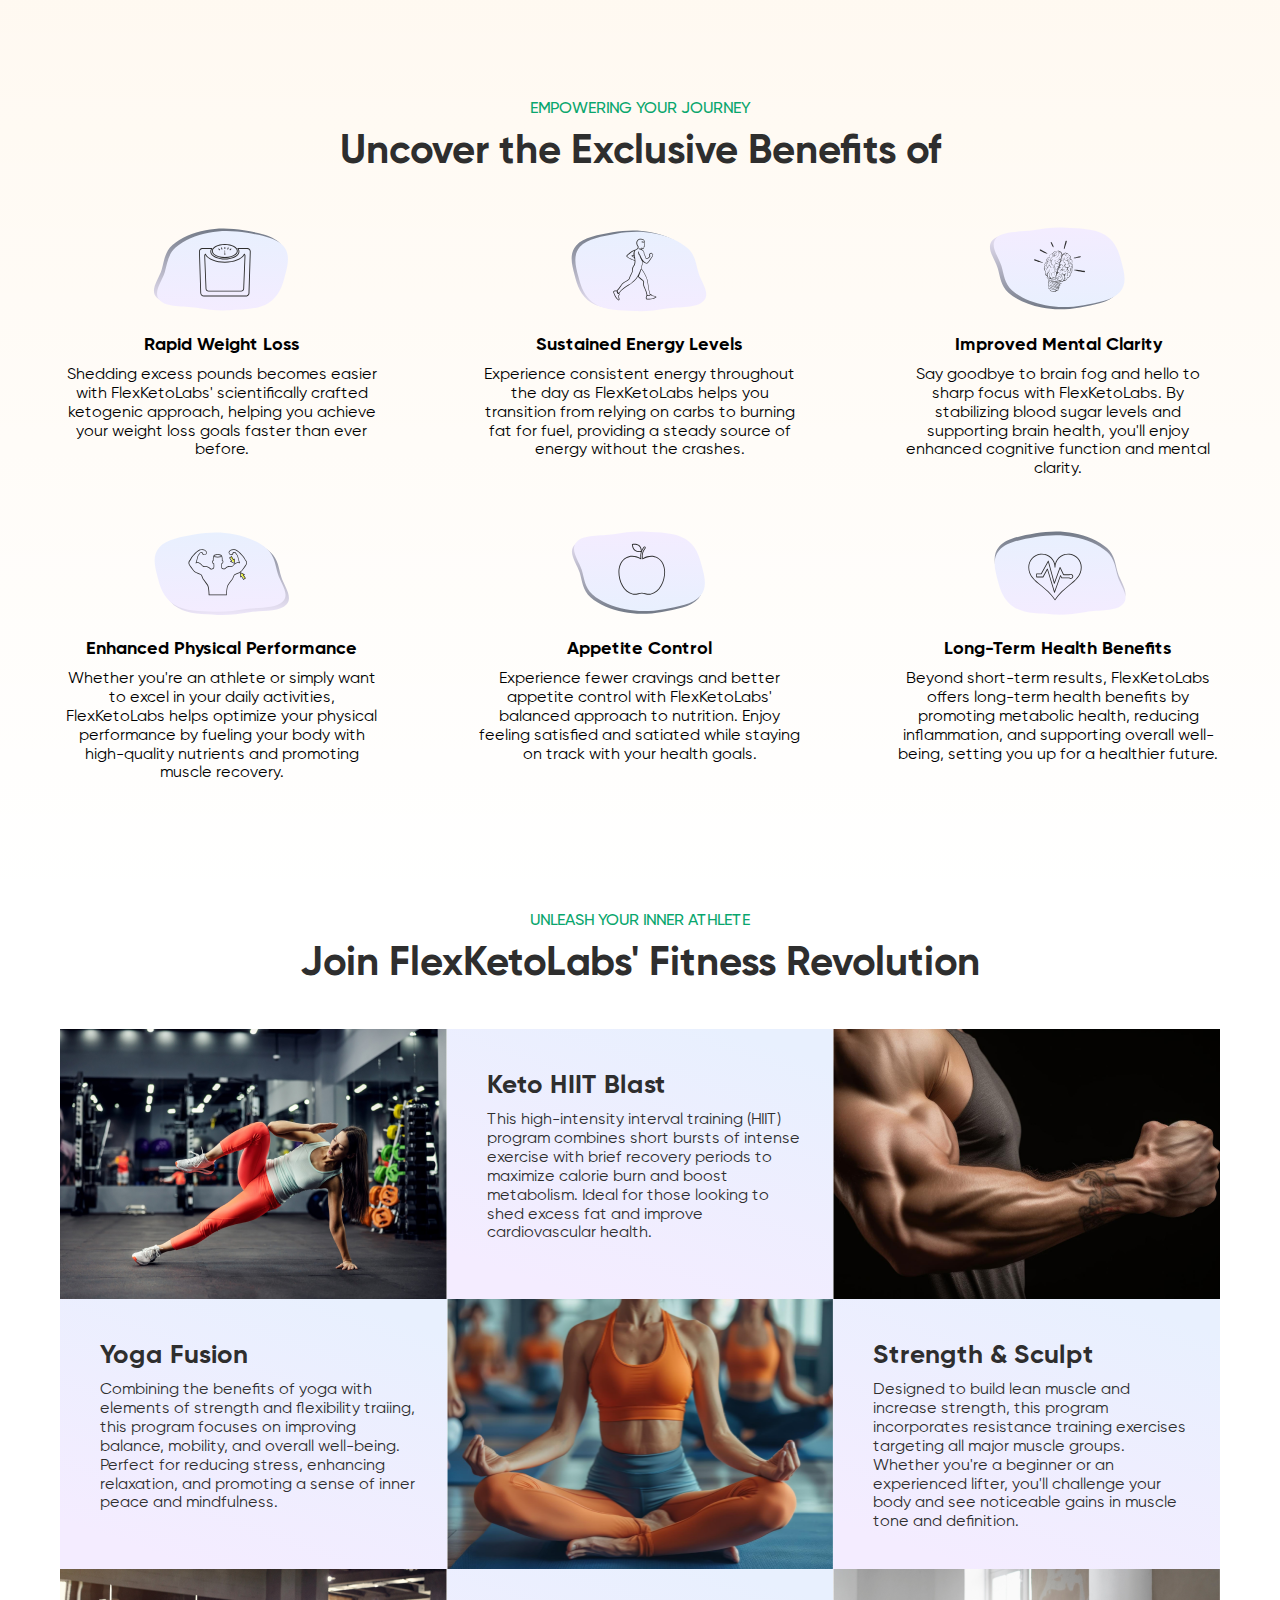
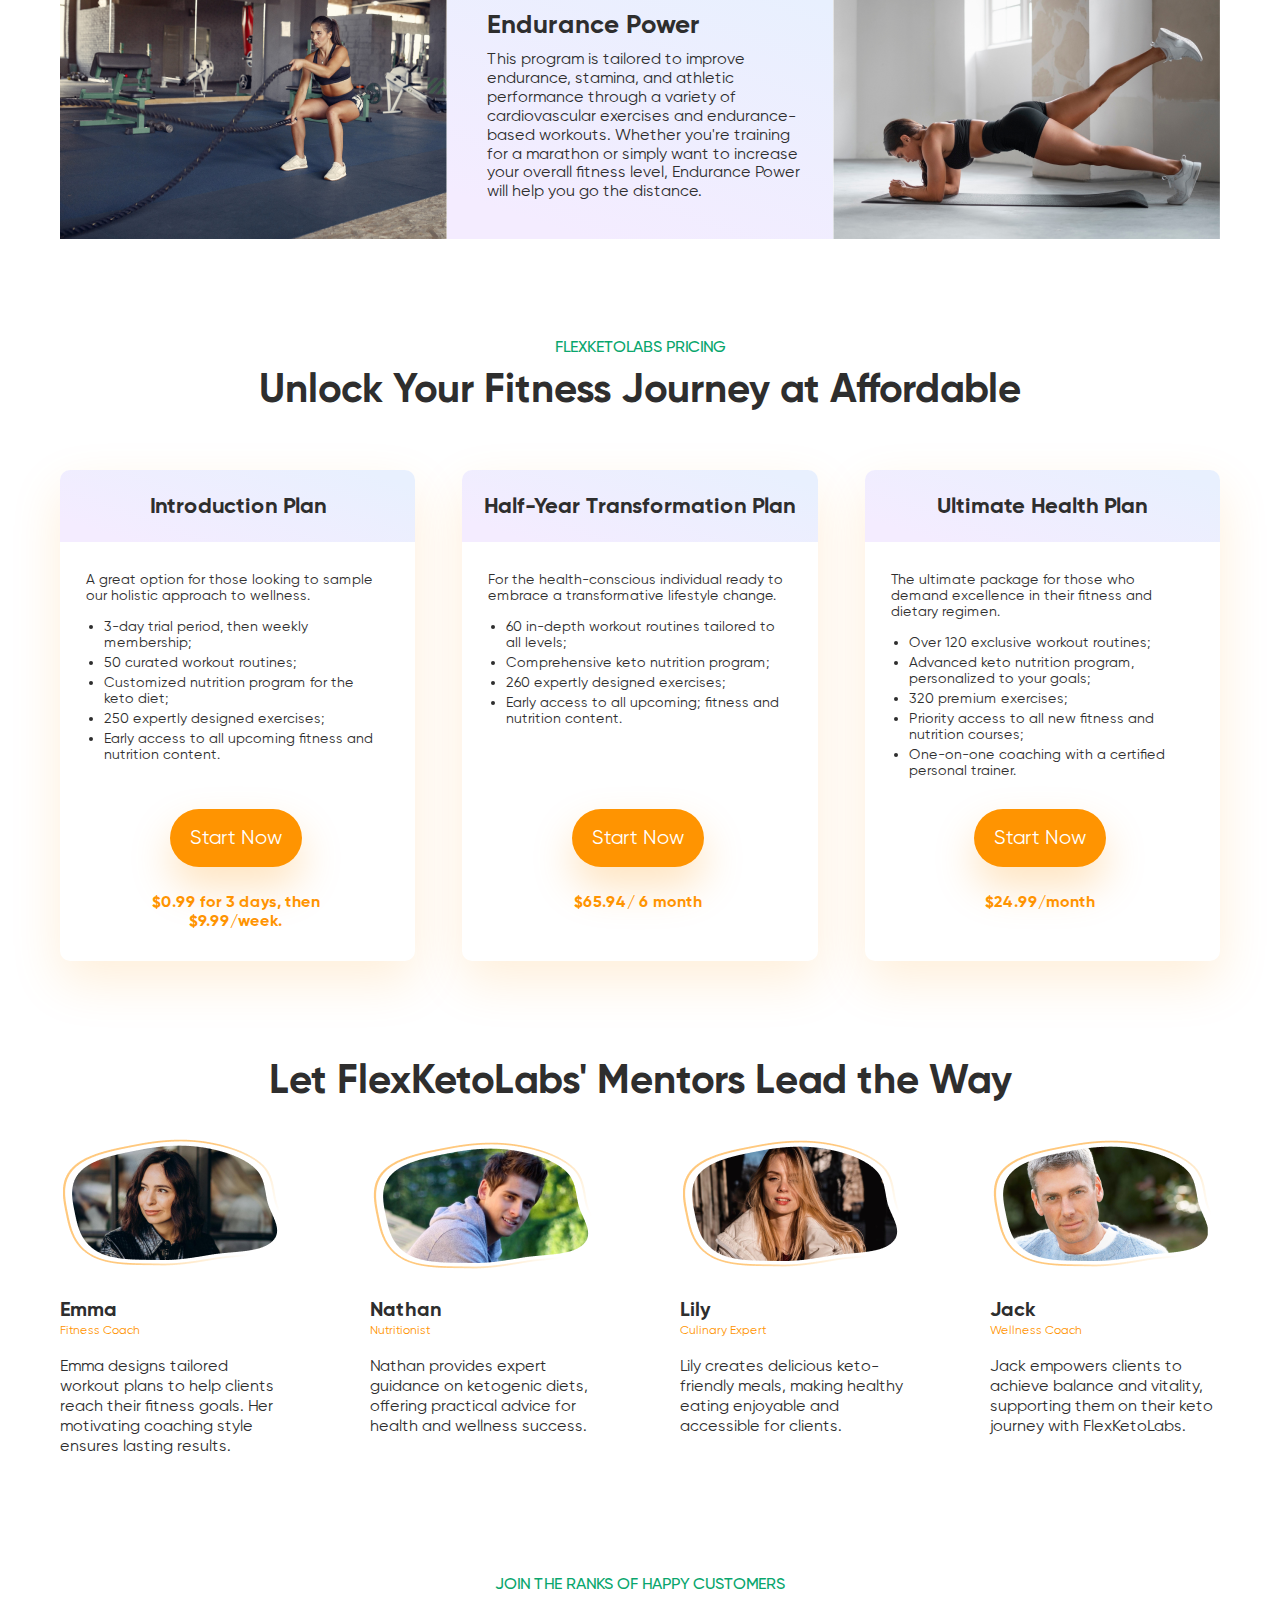
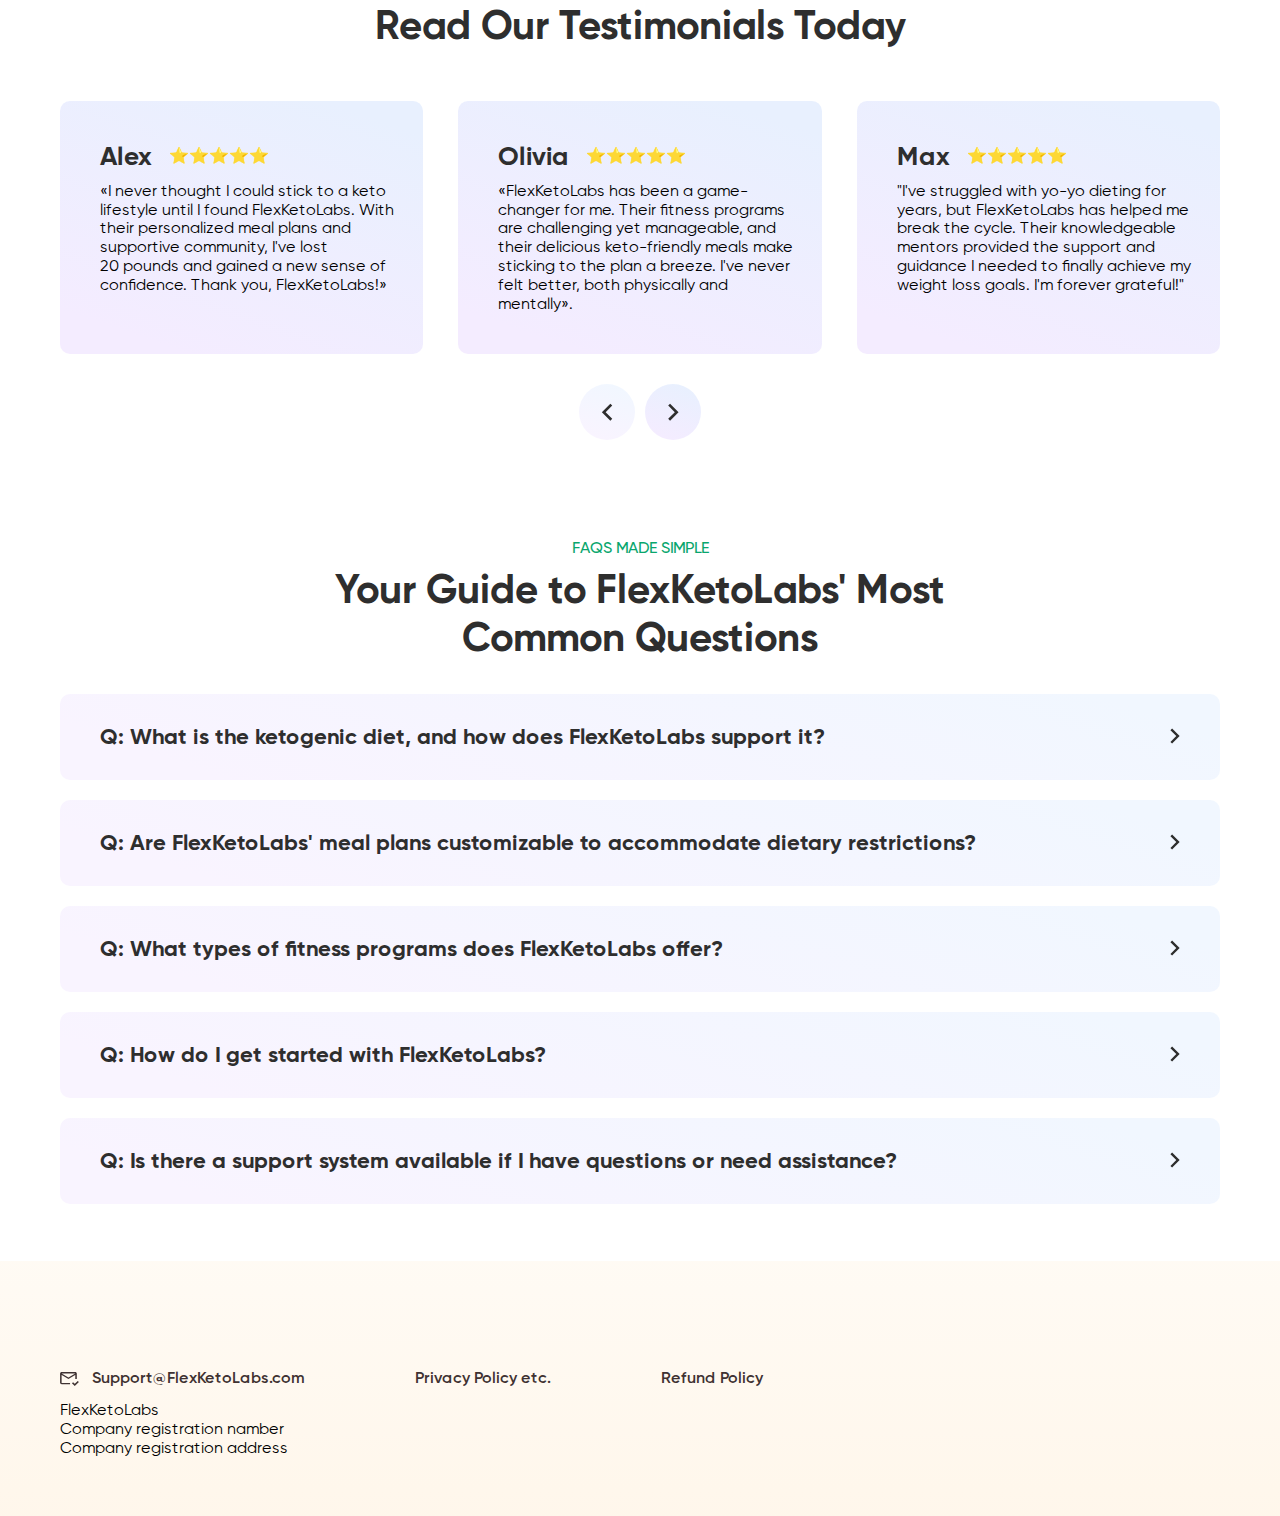
==== commit 21843a96: "Updates" ====
--- a/index.html
+++ b/index.html
@@ -32,52 +32,6 @@
  -->
 
       <main class="page">
-        <!-- Celebrating Success, Tracking Progress -->
-        <section class="in-numbers">
-  <div class="_container">
-    <div class="in-numbers__body">
-      <div class="in-numbers__title-little title-little">FlexKetoLabs in Numbers</div>
-
-      <div class="in-numbers__title-big title-big">Celebrating Success, Tracking Progress</div>
-
-      <div class="in-numbers__items">
-        <div class="in-numbers-card">
-          <div class="in-numbers-card__image">
-            <img src="./img/screens/in-numbers/01.png" width="231" height="132" loading="lazy" alt="01" />
-          </div>
-
-          <div class="in-numbers-card__text">Participants who reported increased energy levels after one month.</div>
-        </div>
-
-        <div class="in-numbers-card">
-          <div class="in-numbers-card__image">
-            <img src="./img/screens/in-numbers/02.png" width="231" height="132" loading="lazy" alt="02" />
-          </div>
-
-          <div class="in-numbers-card__text">Average weight loss within the first three weeks.</div>
-        </div>
-
-        <div class="in-numbers-card">
-          <div class="in-numbers-card__image">
-            <img src="./img/screens/in-numbers/01.png" width="231" height="132" loading="lazy" alt="03" />
-          </div>
-
-          <div class="in-numbers-card__text">Users who reported feeling more satisfied with their meals.</div>
-        </div>
-
-        <div class="in-numbers-card">
-          <div class="in-numbers-card__image">
-            <img src="./img/screens/in-numbers/04.png" width="231" height="132" loading="lazy" alt="04" />
-          </div>
-
-          <div class="in-numbers-card__text">Average weight loss within the first three weeks.</div>
-        </div>
-      </div>
-    </div>
-  </div>
-</section>
-
-
         <!-- Uncover the Exclusive Benefits of  -->
         <section class="empowering">
   <div class="_container">
--- a/css/style.css
+++ b/css/style.css
@@ -193,6 +193,186 @@
   }
 }
 
+.our-story {
+  /* Если меньше контейнера */
+  padding-top: 100px;
+  position: relative;
+  background: linear-gradient(180deg, rgba(255, 148, 1, 0.054) 0%, rgba(255, 237, 211, 0) 100%);
+}
+@media (max-width: 1200px) {
+  .our-story {
+    padding-top: calc(80px + 20 * (100vw - 320px) / 880);
+  }
+}
+.our-story:not(:last-child) {
+  /* Если меньше контейнера */
+  padding-bottom: 100px;
+}
+@media (max-width: 1200px) {
+  .our-story:not(:last-child) {
+    padding-bottom: calc(80px + 20 * (100vw - 320px) / 880);
+  }
+}
+.our-story__title-little {
+  margin: 0 auto;
+  max-width: 700px;
+  text-align: center;
+}
+.our-story__title-little:not(:last-child) {
+  margin-bottom: 10px;
+}
+.our-story__title-big {
+  margin: 0 auto;
+  max-width: 700px;
+  text-align: center;
+}
+@media (max-width: 991.98px) {
+  .our-story__title-big:not(:last-child) {
+    margin-bottom: 40px;
+  }
+}
+.our-story__content {
+  width: 100%;
+  display: flex;
+}
+@media (max-width: 991.98px) {
+  .our-story__content {
+    flex-direction: column;
+    align-items: center;
+  }
+}
+
+.our-story-text {
+  padding-top: 75px;
+  padding-bottom: 25px;
+}
+.our-story-text:not(:last-child) {
+  /* Если меньше контейнера */
+  margin-right: 115px;
+}
+@media (max-width: 1200px) {
+  .our-story-text:not(:last-child) {
+    margin-right: calc(15px + 100 * (100vw - 320px) / 880);
+  }
+}
+@media (max-width: 991.98px) {
+  .our-story-text {
+    padding-top: 0px;
+    padding-bottom: 0px;
+    width: 100%;
+  }
+  .our-story-text:not(:last-child) {
+    margin-right: 0;
+    /* Если меньше контейнера */
+    margin-bottom: 30px;
+  }
+}
+@media (max-width: 991.98px) and (max-width: 1200px) {
+  .our-story-text:not(:last-child) {
+    margin-bottom: calc(10px + 20 * (100vw - 320px) / 880);
+  }
+}
+.our-story-text__container {
+  color: var(--black-900);
+  font-size: 16px;
+  font-weight: 400;
+  line-height: 118.75%;
+  text-align: left;
+}
+.our-story-text__container h2,
+.our-story-text__container h3,
+.our-story-text__container h4,
+.our-story-text__container h5,
+.our-story-text__container h6 {
+  /* Если меньше контейнера */
+  font-size: 30px;
+  font-weight: 700;
+  line-height: 110%;
+}
+@media (max-width: 1200px) {
+  .our-story-text__container h2,
+  .our-story-text__container h3,
+  .our-story-text__container h4,
+  .our-story-text__container h5,
+  .our-story-text__container h6 {
+    font-size: calc(18px + 12 * (100vw - 320px) / 880);
+  }
+}
+.our-story-text__container h2:not(:last-child),
+.our-story-text__container h3:not(:last-child),
+.our-story-text__container h4:not(:last-child),
+.our-story-text__container h5:not(:last-child),
+.our-story-text__container h6:not(:last-child) {
+  margin-bottom: 10px;
+}
+.our-story-text__container p:not(:last-child),
+.our-story-text__container ul:not(:last-child),
+.our-story-text__container ol:not(:last-child) {
+  margin-bottom: 10px;
+}
+.our-story-text__container ul,
+.our-story-text__container ol {
+  padding-left: 18px;
+  gap: 4px;
+  display: flex;
+  flex-direction: column;
+}
+.our-story-text__container ul li {
+  list-style-type: disc;
+}
+.our-story-text__container ol {
+  list-style-type: decimal;
+}
+.our-story-text__container:not(:last-child) {
+  margin-bottom: 40px;
+}
+
+.our-story-right {
+  margin-top: auto;
+}
+@media (min-width: 991.98px) {
+  .our-story-right {
+    position: relative;
+  }
+}
+.our-story-right__image {
+  /* Если меньше контейнера */
+  width: 395px;
+  /* Если меньше контейнера */
+  height: 608px;
+  position: relative;
+}
+@media (max-width: 1200px) {
+  .our-story-right__image {
+    width: calc(262px + 133 * (100vw - 320px) / 880);
+  }
+}
+@media (max-width: 1200px) {
+  .our-story-right__image {
+    height: calc(402px + 206 * (100vw - 320px) / 880);
+  }
+}
+.our-story-right__image img {
+  max-width: 100%;
+  max-height: 100%;
+}
+.our-story-right__el {
+  position: absolute;
+  pointer-events: none;
+}
+.our-story-right__el_01 {
+  top: 140px;
+  left: 0;
+}
+.our-story-right__el_02 {
+  top: 156px;
+  right: 0;
+}
+.our-story-right__el_03 {
+  bottom: 72px;
+  right: 0;
+}
+
 .in-numbers:not(:last-child) {
   /* Если меньше контейнера */
   margin-bottom: 100px;
@@ -296,7 +476,7 @@
 .empowering {
   /* Если меньше контейнера */
   padding-top: 100px;
-  background: linear-gradient(180deg, rgba(255, 148, 1, 0.05) 0%, rgba(255, 237, 211, 0) 100%);
+  background: linear-gradient(180deg, rgba(255, 148, 1, 0.054) 0%, rgba(255, 237, 211, 0) 100%);
 }
 @media (max-width: 1200px) {
   .empowering {
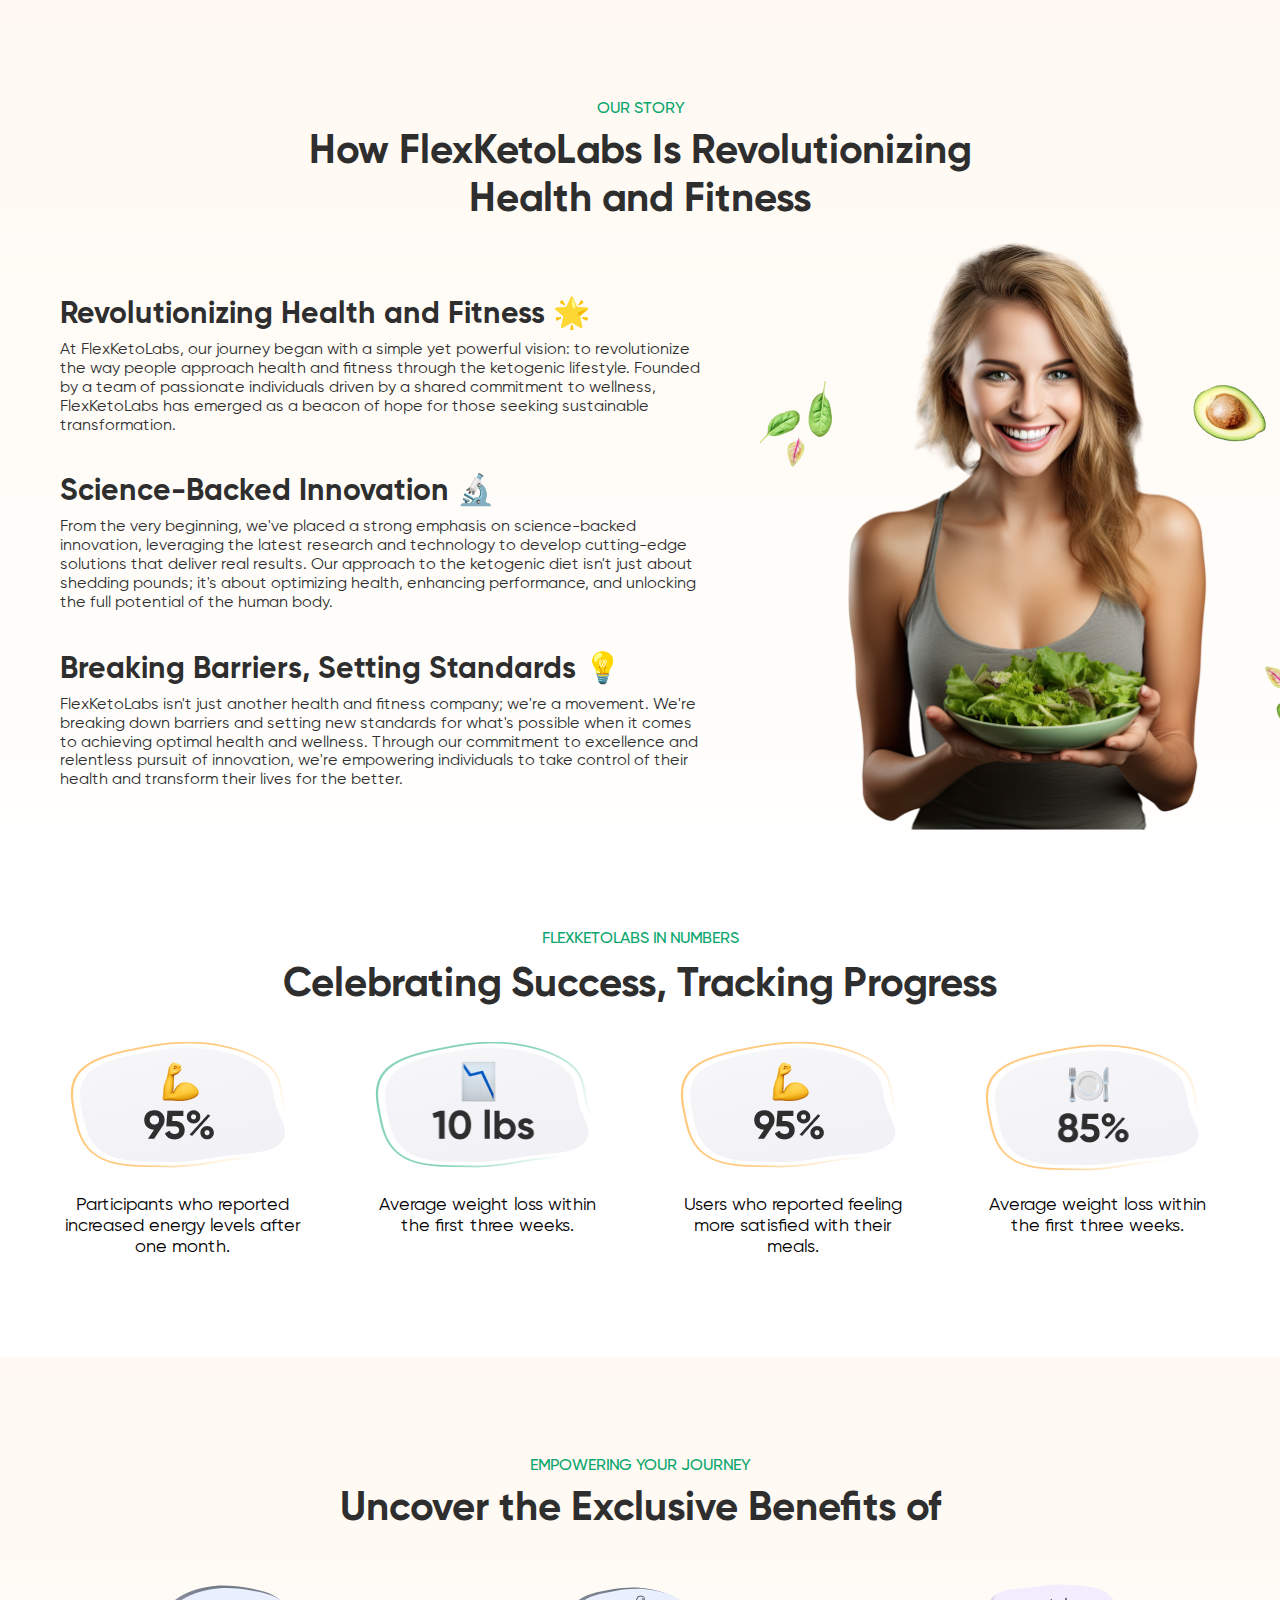
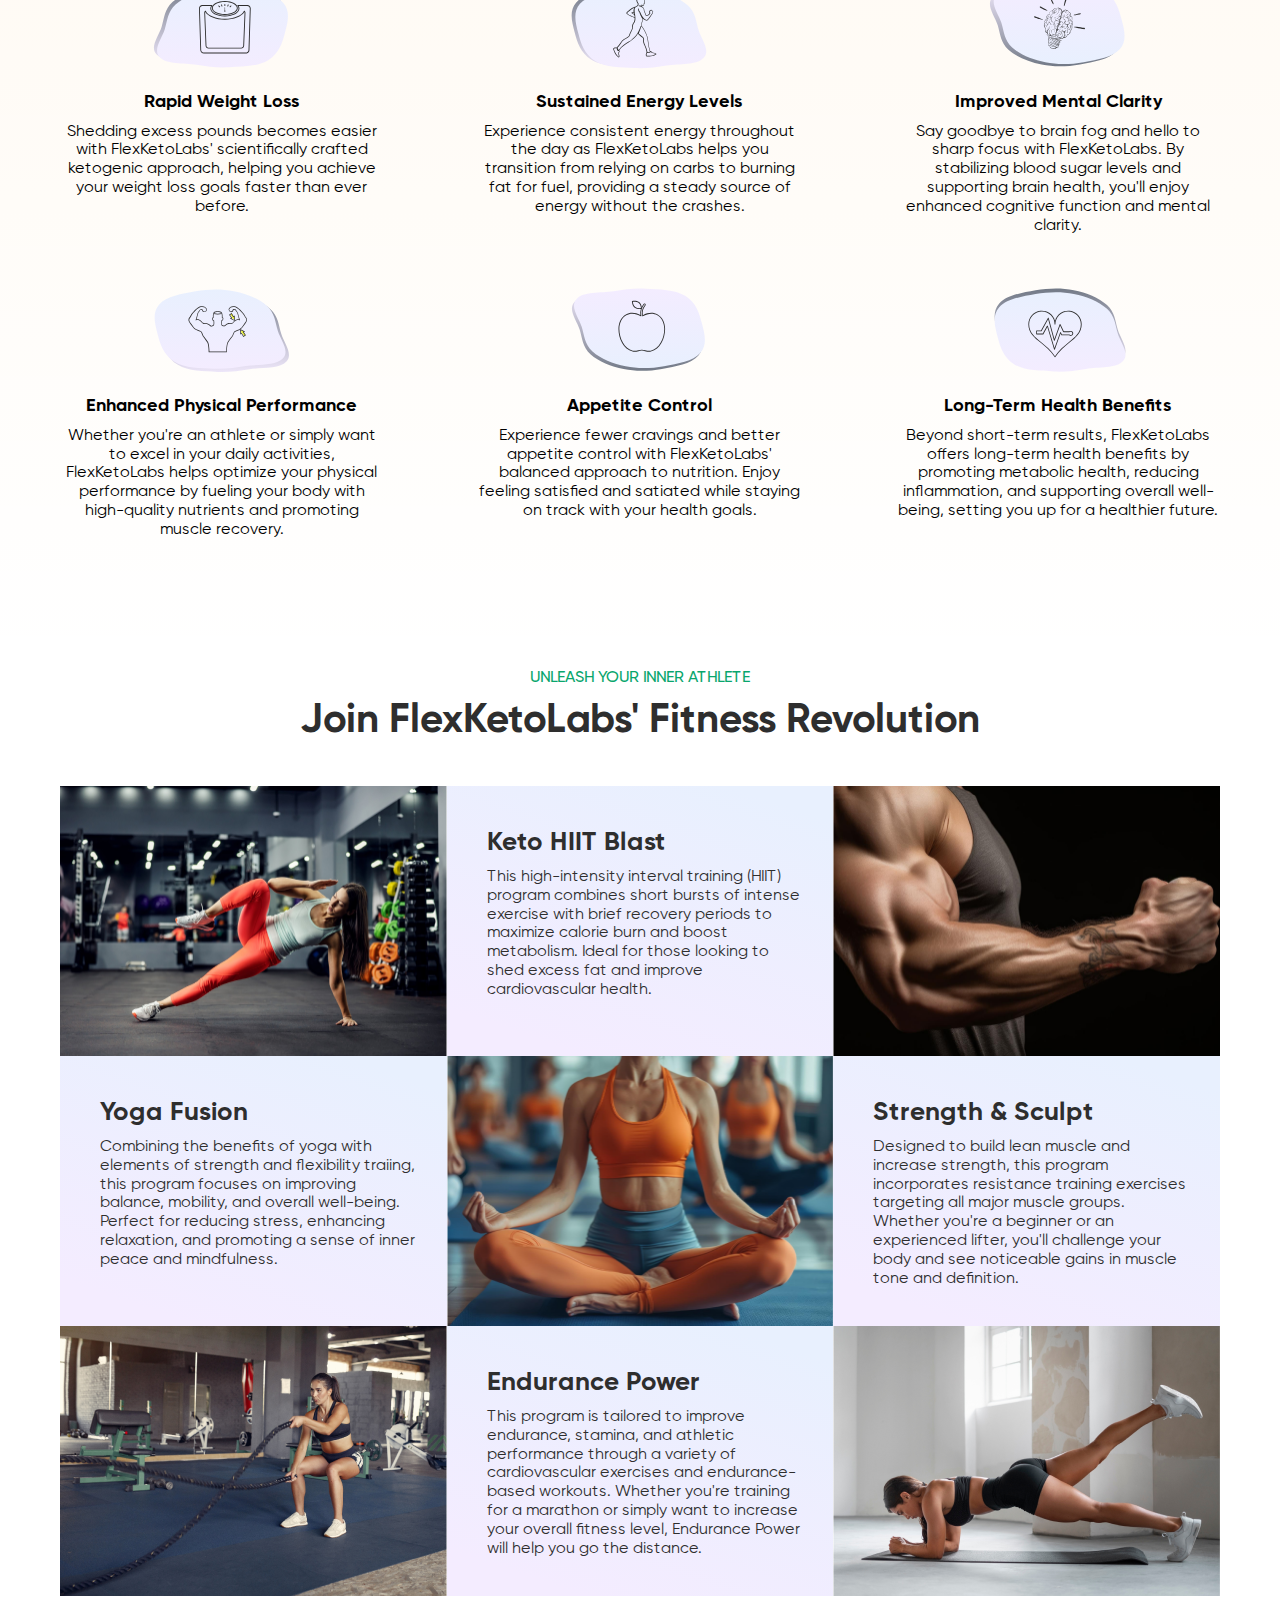
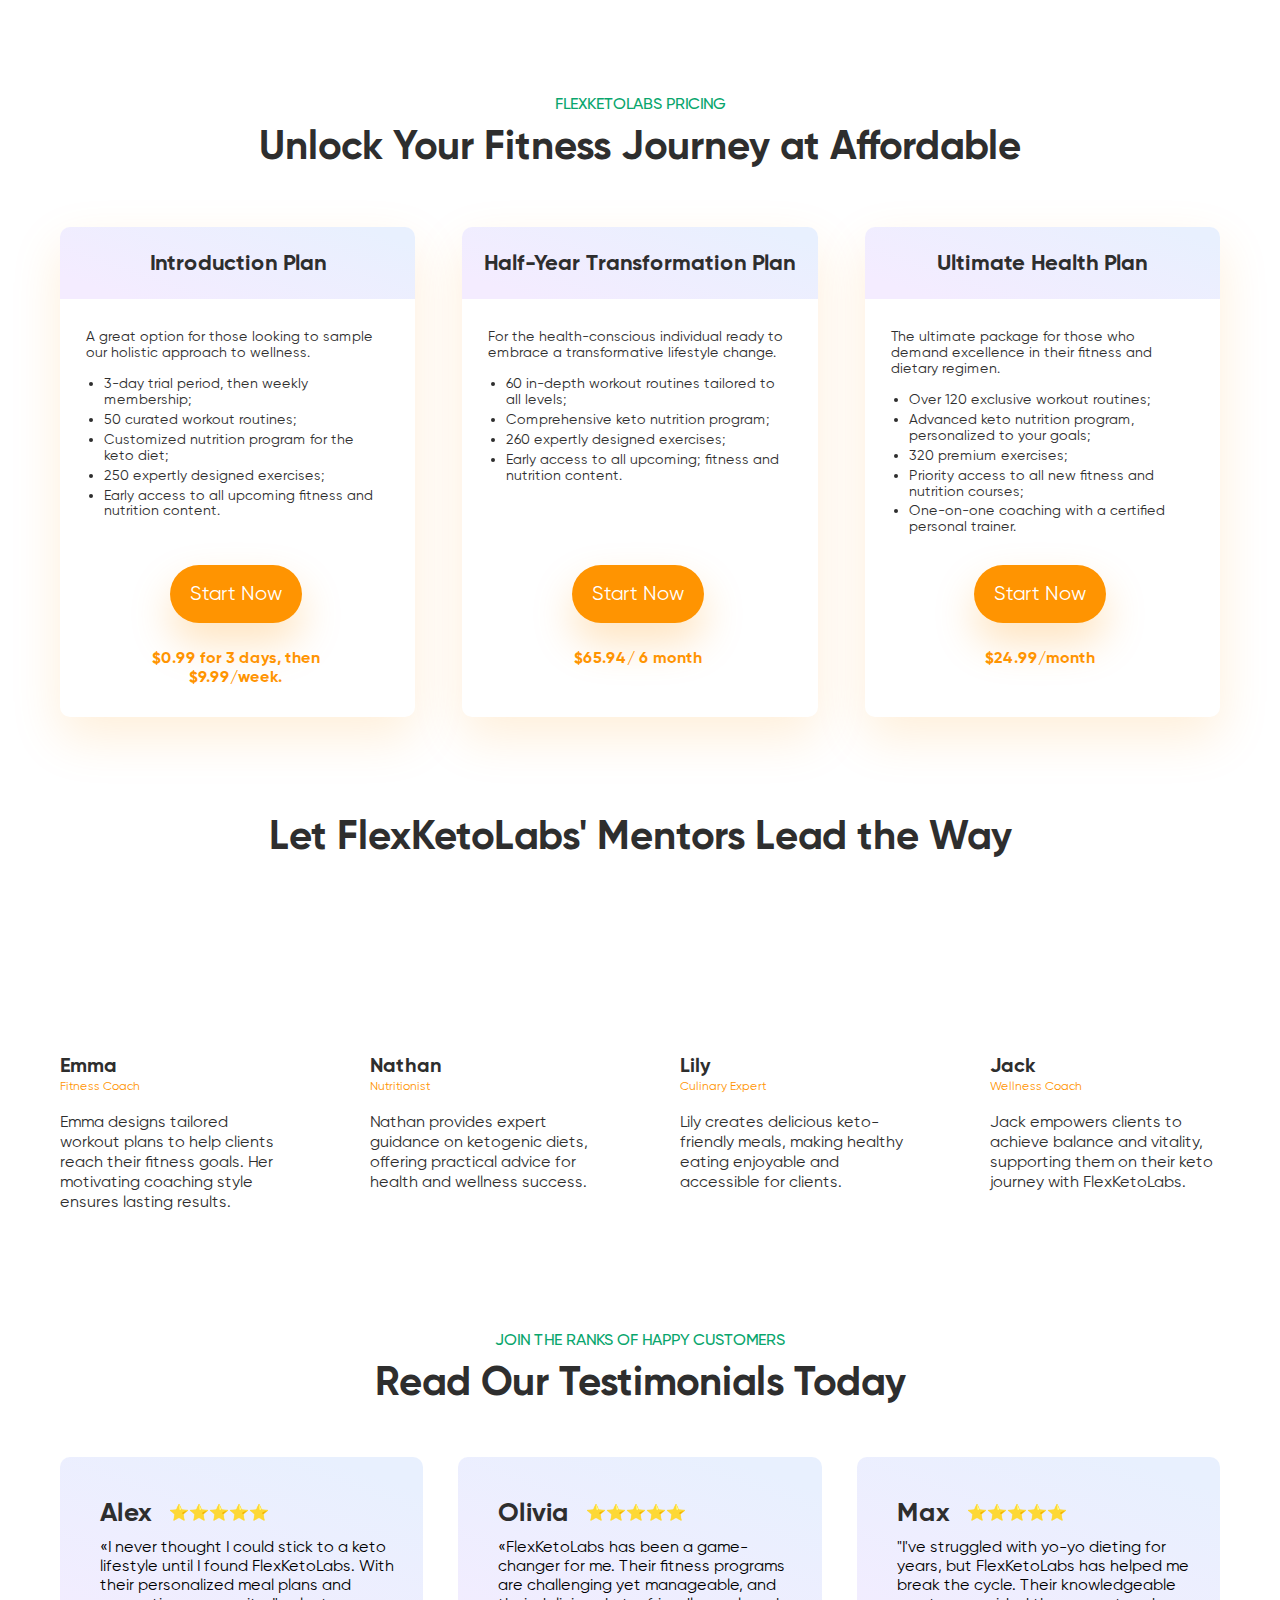
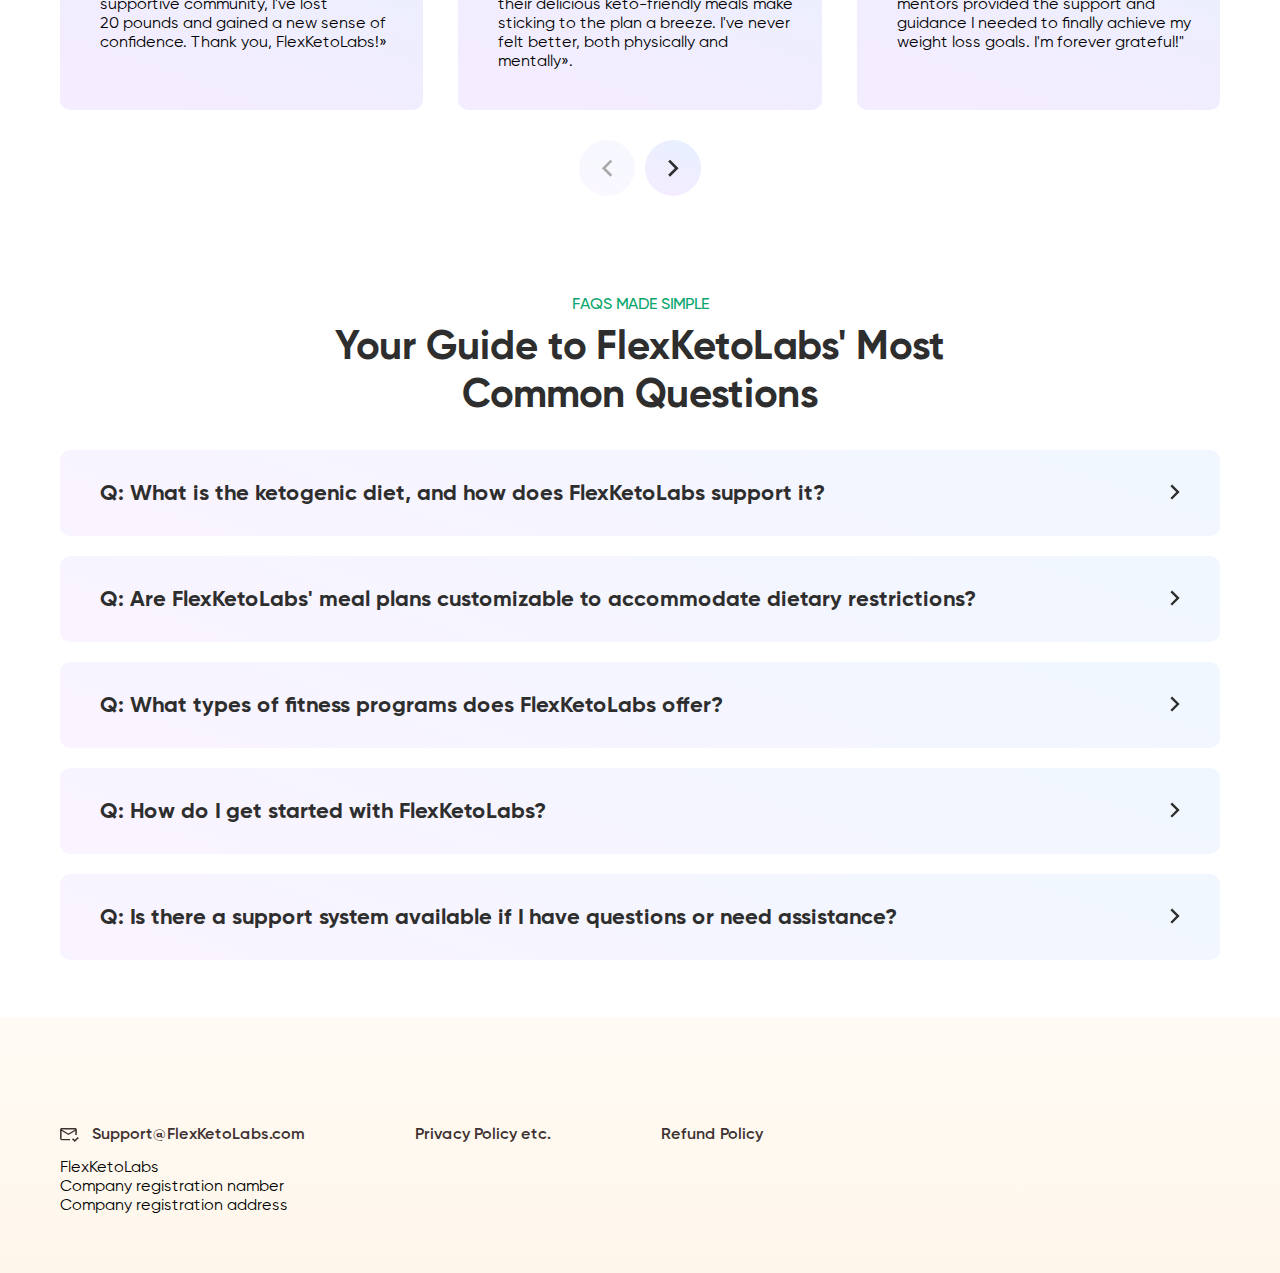
==== commit b6b457d9: "Updates" ====
--- a/index.html
+++ b/index.html
@@ -32,6 +32,118 @@
  -->
 
       <main class="page">
+        <!-- How FlexKetoLabs Is Revolutionizing Health and Fitness -->
+        <section class="our-story">
+  <div class="_container">
+    <div class="our-story__body">
+      <div class="our-story__title-little title-little">Our Story</div>
+
+      <div class="our-story__title-big title-big">How FlexKetoLabs Is Revolutionizing Health and Fitness</div>
+
+      <div class="our-story__content">
+        <div class="our-story-text">
+          <!-- Можно ставить любые заголовки h2-6, у них будут одинаковые стили (я для примера поставил h5), текст в p/ul/ol -->
+
+          <div class="our-story-text__container">
+            <h5>Revolutionizing Health and Fitness 🌟</h5>
+
+            <p>
+              At FlexKetoLabs, our journey began with a simple yet powerful vision: to revolutionize the way people approach health and fitness through the ketogenic lifestyle.
+              Founded by a team of passionate individuals driven by a shared commitment to wellness, FlexKetoLabs has emerged as a beacon of hope for those seeking sustainable
+              transformation.
+            </p>
+          </div>
+
+          <div class="our-story-text__container">
+            <h5>Science-Backed Innovation 🔬</h5>
+
+            <p>
+              From the very beginning, we've placed a strong emphasis on science-backed innovation, leveraging the latest research and technology to develop cutting-edge solutions
+              that deliver real results. Our approach to the ketogenic diet isn't just about shedding pounds; it's about optimizing health, enhancing performance, and unlocking the
+              full potential of the human body.
+            </p>
+          </div>
+
+          <div class="our-story-text__container">
+            <h5>Breaking Barriers, Setting Standards 💡</h5>
+
+            <p>
+              FlexKetoLabs isn't just another health and fitness company; we're a movement. We're breaking down barriers and setting new standards for what's possible when it comes
+              to achieving optimal health and wellness. Through our commitment to excellence and relentless pursuit of innovation, we're empowering individuals to take control of
+              their health and transform their lives for the better.
+            </p>
+          </div>
+        </div>
+
+        <div class="our-story-right">
+          <div class="our-story-right__image">
+            <img src="./img/screens/our-story/image.png" width="395" height="608" loading="lazy" alt="OUR STORY" />
+
+            <div class="our-story-right__el our-story-right__el_02">
+              <img src="./img/screens/our-story/02.png" width="84" height="82" loading="lazy" alt="02" />
+            </div>
+
+            <div class="our-story-right__el our-story-right__el_03">
+              <img src="./img/screens/our-story/03.png" width="106" height="127" loading="lazy" alt="03" />
+            </div>
+          </div>
+
+          <div class="our-story-right__el our-story-right__el_01">
+            <img src="./img/screens/our-story/01.png" width="110" height="127" loading="lazy" alt="01" />
+          </div>
+        </div>
+      </div>
+    </div>
+  </div>
+</section>
+
+
+        <!-- Celebrating Success, Tracking Progress -->
+        <section class="in-numbers">
+  <div class="_container">
+    <div class="in-numbers__body">
+      <div class="in-numbers__title-little title-little">FlexKetoLabs in Numbers</div>
+
+      <div class="in-numbers__title-big title-big">Celebrating Success, Tracking Progress</div>
+
+      <div class="in-numbers__items">
+        <div class="in-numbers-card">
+          <div class="in-numbers-card__image">
+            <img src="./img/screens/in-numbers/01.png" width="231" height="132" loading="lazy" alt="01" />
+          </div>
+
+          <div class="in-numbers-card__text">Participants who reported increased energy levels after one month.</div>
+        </div>
+
+        <div class="in-numbers-card">
+          <div class="in-numbers-card__image">
+            <img src="./img/screens/in-numbers/02.png" width="231" height="132" loading="lazy" alt="02" />
+          </div>
+
+          <div class="in-numbers-card__text">Average weight loss within the first three weeks.</div>
+        </div>
+
+        <div class="in-numbers-card">
+          <div class="in-numbers-card__image">
+            <img src="./img/screens/in-numbers/01.png" width="231" height="132" loading="lazy" alt="03" />
+          </div>
+
+          <div class="in-numbers-card__text">Users who reported feeling more satisfied with their meals.</div>
+        </div>
+
+        <div class="in-numbers-card">
+          <div class="in-numbers-card__image">
+            <img src="./img/screens/in-numbers/04.png" width="231" height="132" loading="lazy" alt="04" />
+          </div>
+
+          <div class="in-numbers-card__text">Average weight loss within the first three weeks.</div>
+        </div>
+      </div>
+    </div>
+  </div>
+</section>
+
+
         <!-- Uncover the Exclusive Benefits of  -->
         <section class="empowering">
   <div class="_container">
--- a/css/style.css
+++ b/css/style.css
@@ -232,13 +232,11 @@
   }
 }
 .our-story__content {
-  width: 100%;
   display: flex;
 }
 @media (max-width: 991.98px) {
   .our-story__content {
     flex-direction: column;
-    align-items: center;
   }
 }
 
@@ -335,6 +333,11 @@
     position: relative;
   }
 }
+@media (max-width: 991.98px) {
+  .our-story-right {
+    width: 100%;
+  }
+}
 .our-story-right__image {
   /* Если меньше контейнера */
   width: 395px;
@@ -356,21 +359,57 @@
   max-width: 100%;
   max-height: 100%;
 }
+@media (max-width: 991.98px) {
+  .our-story-right__image {
+    margin: 0 auto;
+  }
+}
 .our-story-right__el {
   position: absolute;
   pointer-events: none;
 }
-.our-story-right__el_01 {
-  top: 140px;
-  left: 0;
-}
-.our-story-right__el_02 {
-  top: 156px;
-  right: 0;
-}
-.our-story-right__el_03 {
-  bottom: 72px;
-  right: 0;
+@media (min-width: 991.98px) {
+  .our-story-right__el_01 {
+    top: 140px;
+    /* Если меньше контейнера */
+    left: -80px;
+  }
+}
+@media (min-width: 991.98px) and (max-width: 1200px) {
+  .our-story-right__el_01 {
+    left: calc(-60px + -20 * (100vw - 320px) / 880);
+  }
+}
+@media (max-width: 991.98px) {
+  .our-story-right__el_01 {
+    right: 10px;
+    top: 0%;
+    transform: translateY(-50%);
+  }
+}
+@media (min-width: 991.98px) {
+  .our-story-right__el_02 {
+    top: 156px;
+    right: -50px;
+  }
+}
+@media (max-width: 991.98px) {
+  .our-story-right__el_02 {
+    left: -60px;
+    top: 80px;
+  }
+}
+@media (min-width: 991.98px) {
+  .our-story-right__el_03 {
+    bottom: 72px;
+    right: -130px;
+  }
+}
+@media (max-width: 991.98px) {
+  .our-story-right__el_03 {
+    right: -60px;
+    top: 54px;
+  }
 }
 
 .in-numbers:not(:last-child) {
@@ -1049,13 +1088,14 @@
   display: flex;
   justify-content: center;
   align-items: center;
+  transition: opacity 0.3s ease 0s;
   border-radius: 50%;
   background: linear-gradient(199.26deg, #e8f0fe 8.71%, #f4ecff 88.36%);
 }
 .testimonials__arrows .swiper-button-prev.swiper-button-disabled,
 .testimonials__arrows .swiper-button-next.swiper-button-disabled {
   pointer-events: none;
-  background: linear-gradient(199.26deg, #f1f7ff 8.71%, #f9f4ff 88.36%);
+  opacity: 0.4;
 }
 @media (min-width: 1365.98px) {
   .testimonials__arrows .swiper-button-prev,
@@ -1296,6 +1336,11 @@
 .faq-item__top._active svg {
   transform: rotate(90deg);
 }
+@media (any-hover: hover) {
+  .faq-item__top:hover:before {
+    opacity: 1;
+  }
+}
 .faq-item__title {
   max-width: 910px;
   position: relative;
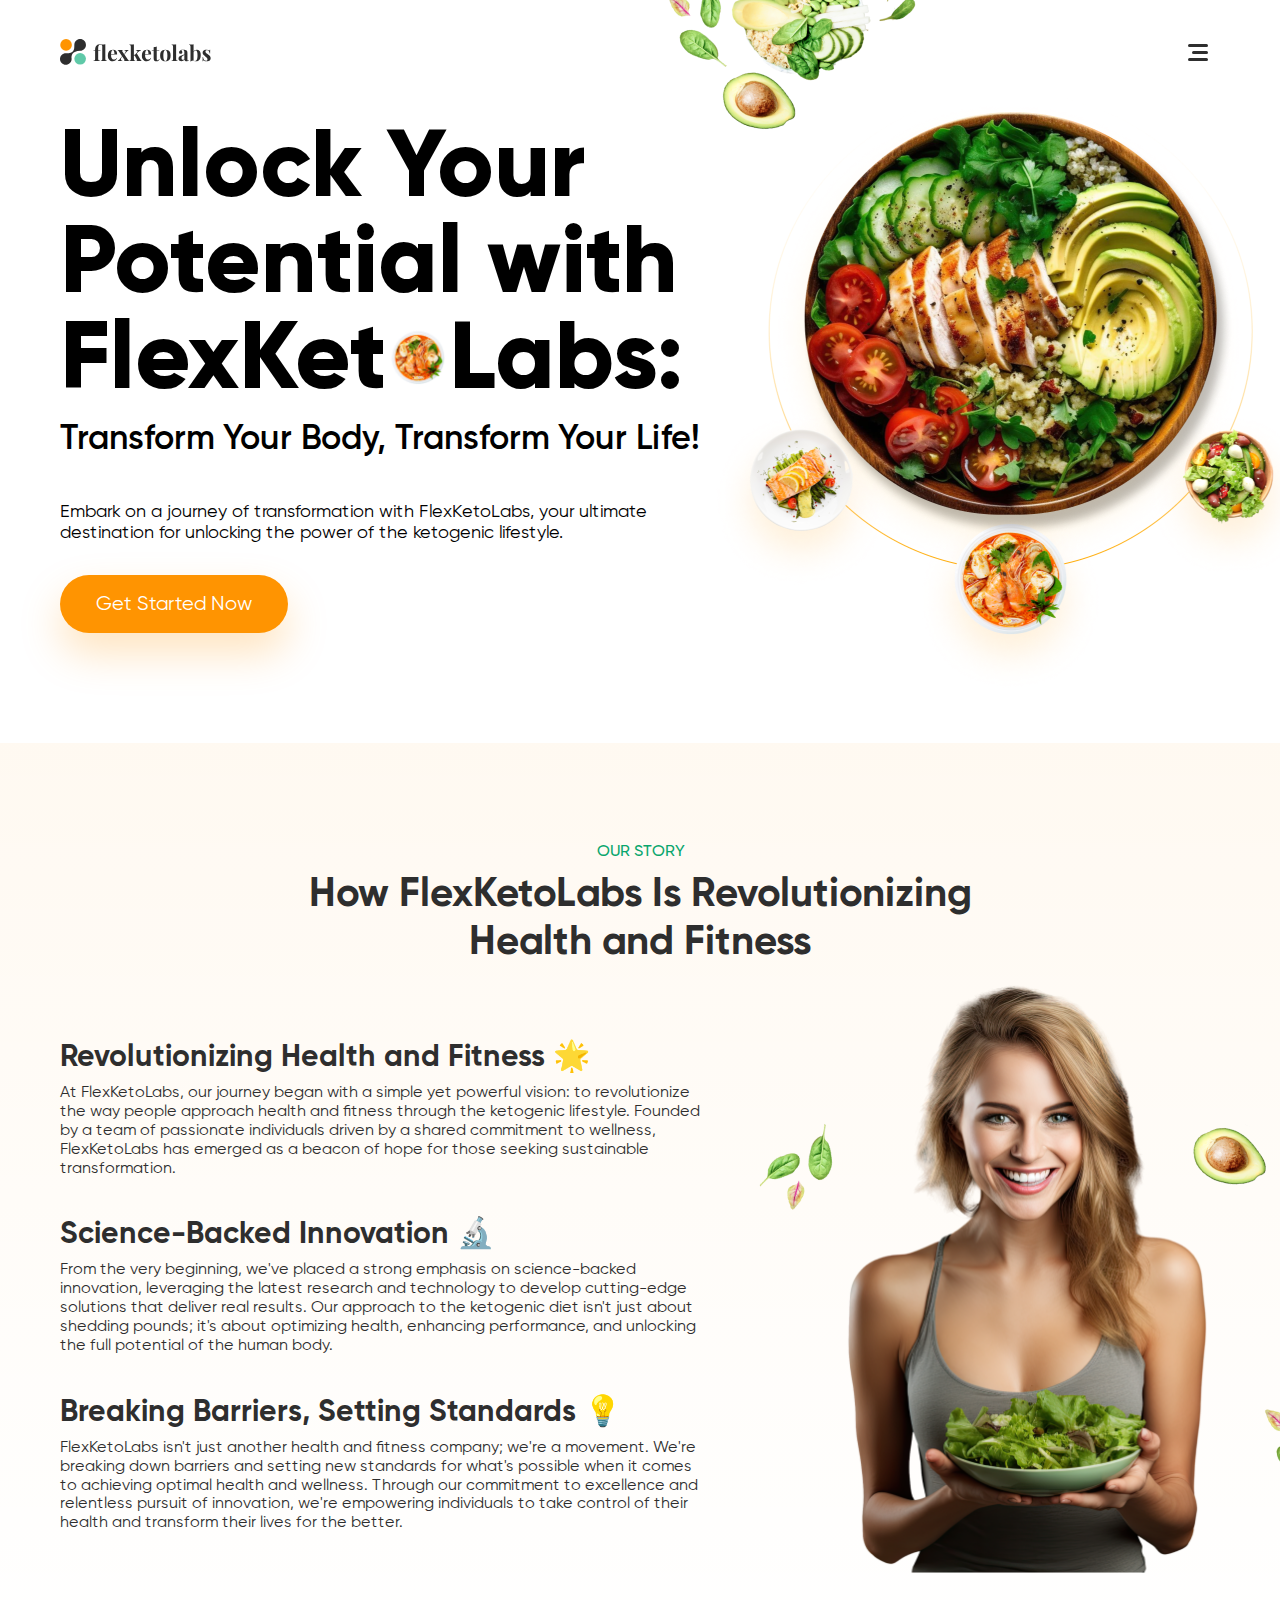
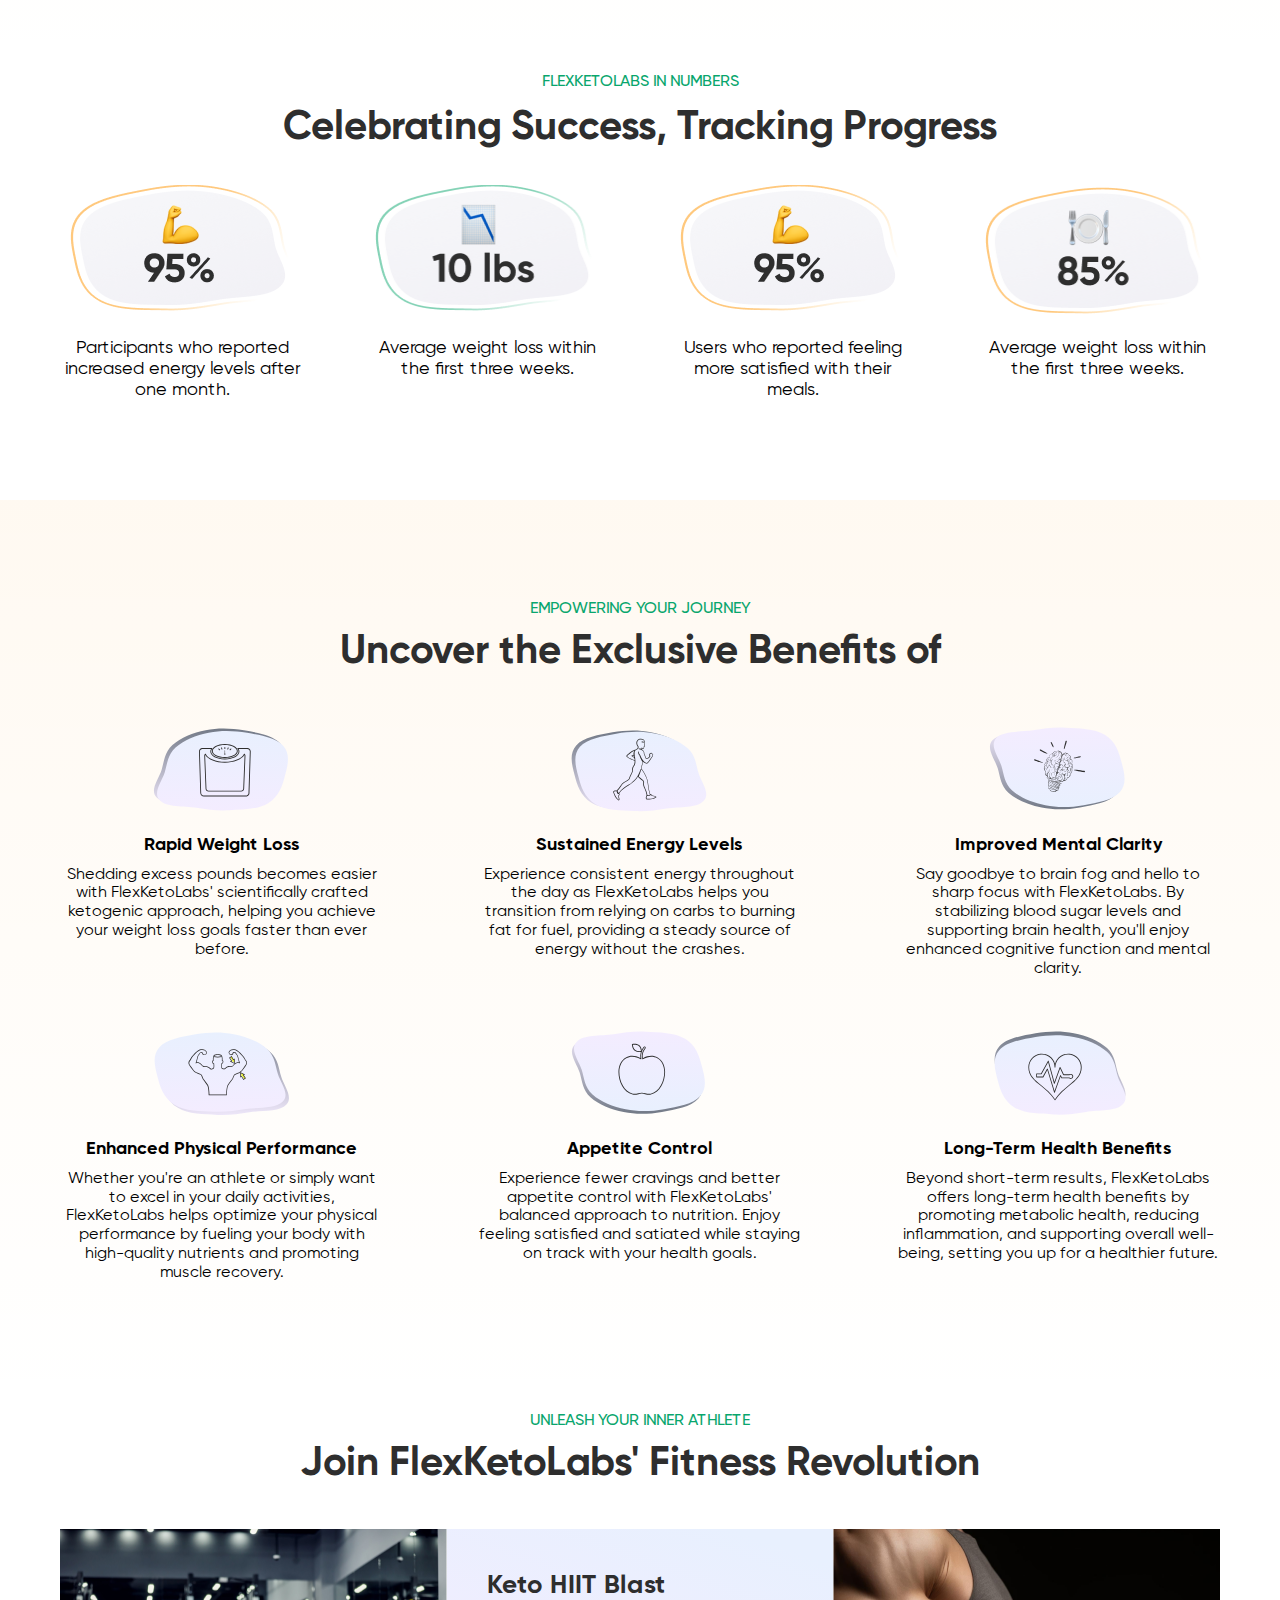
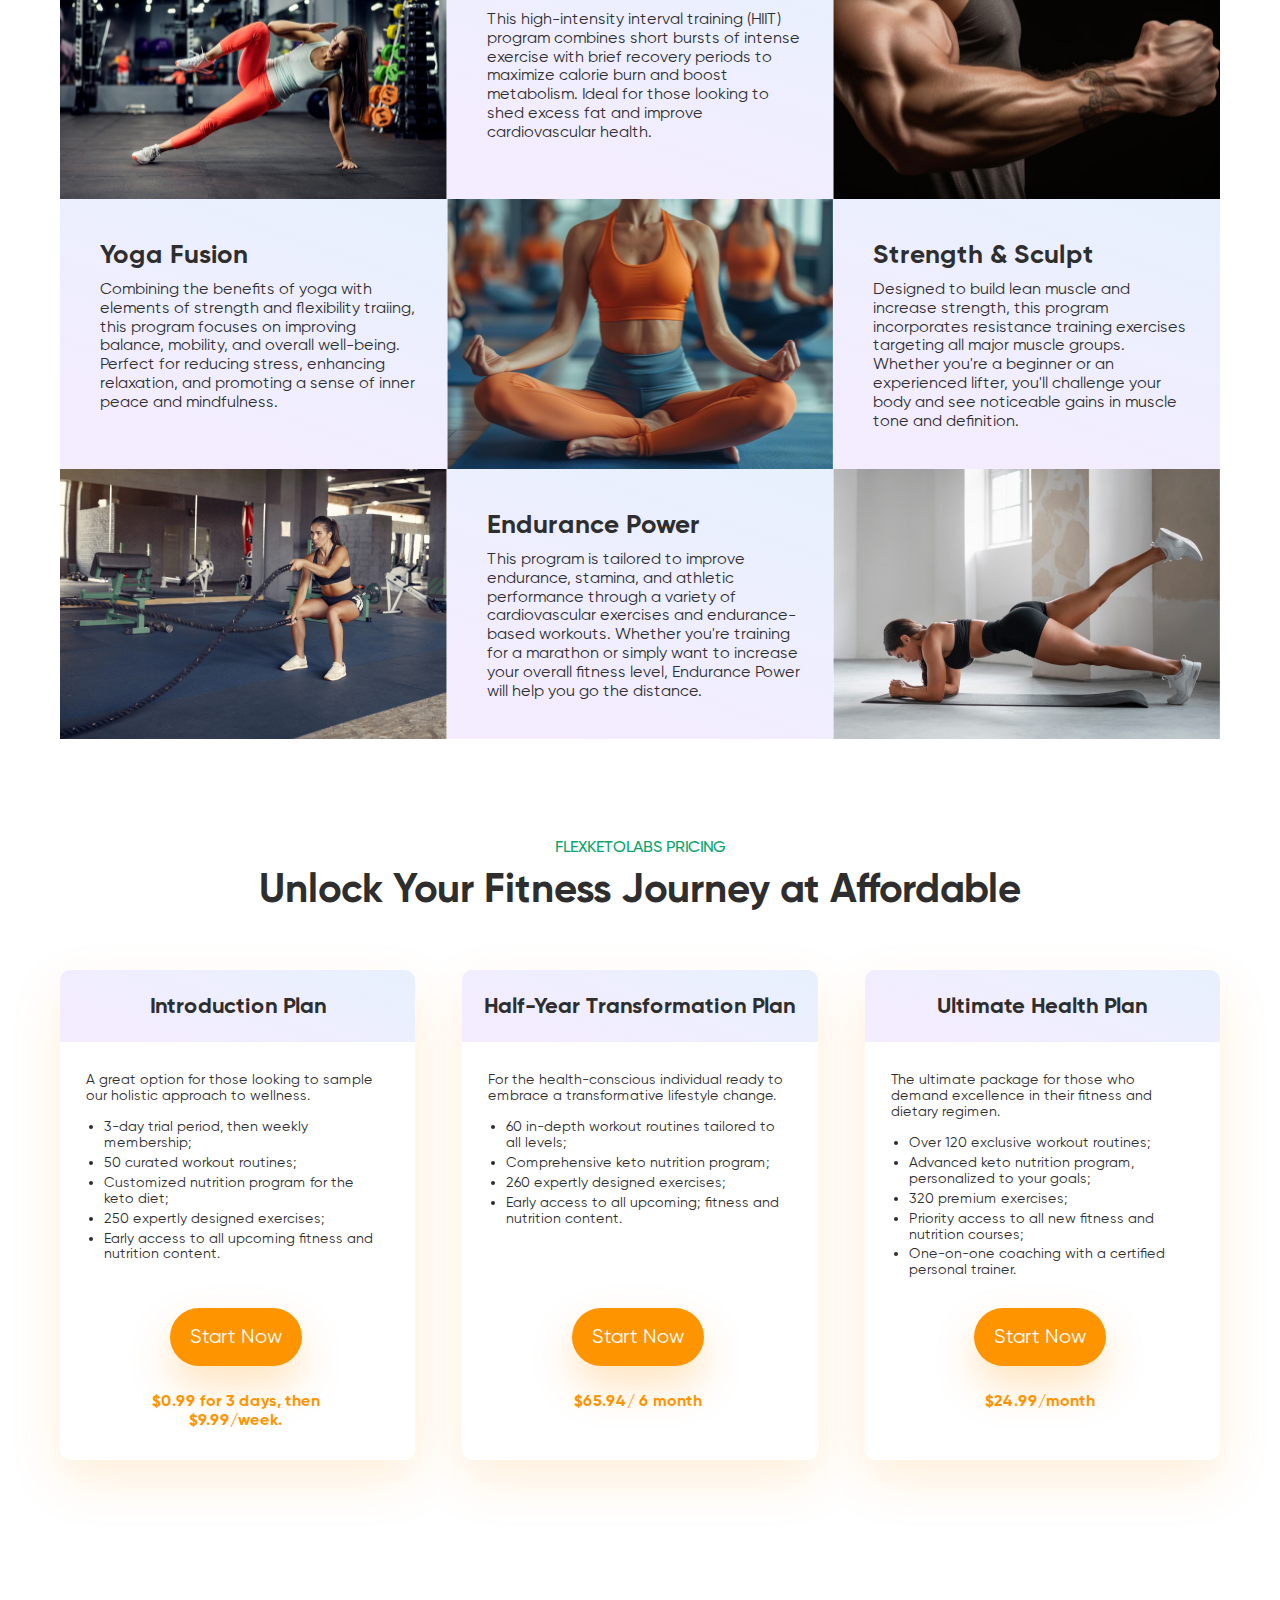
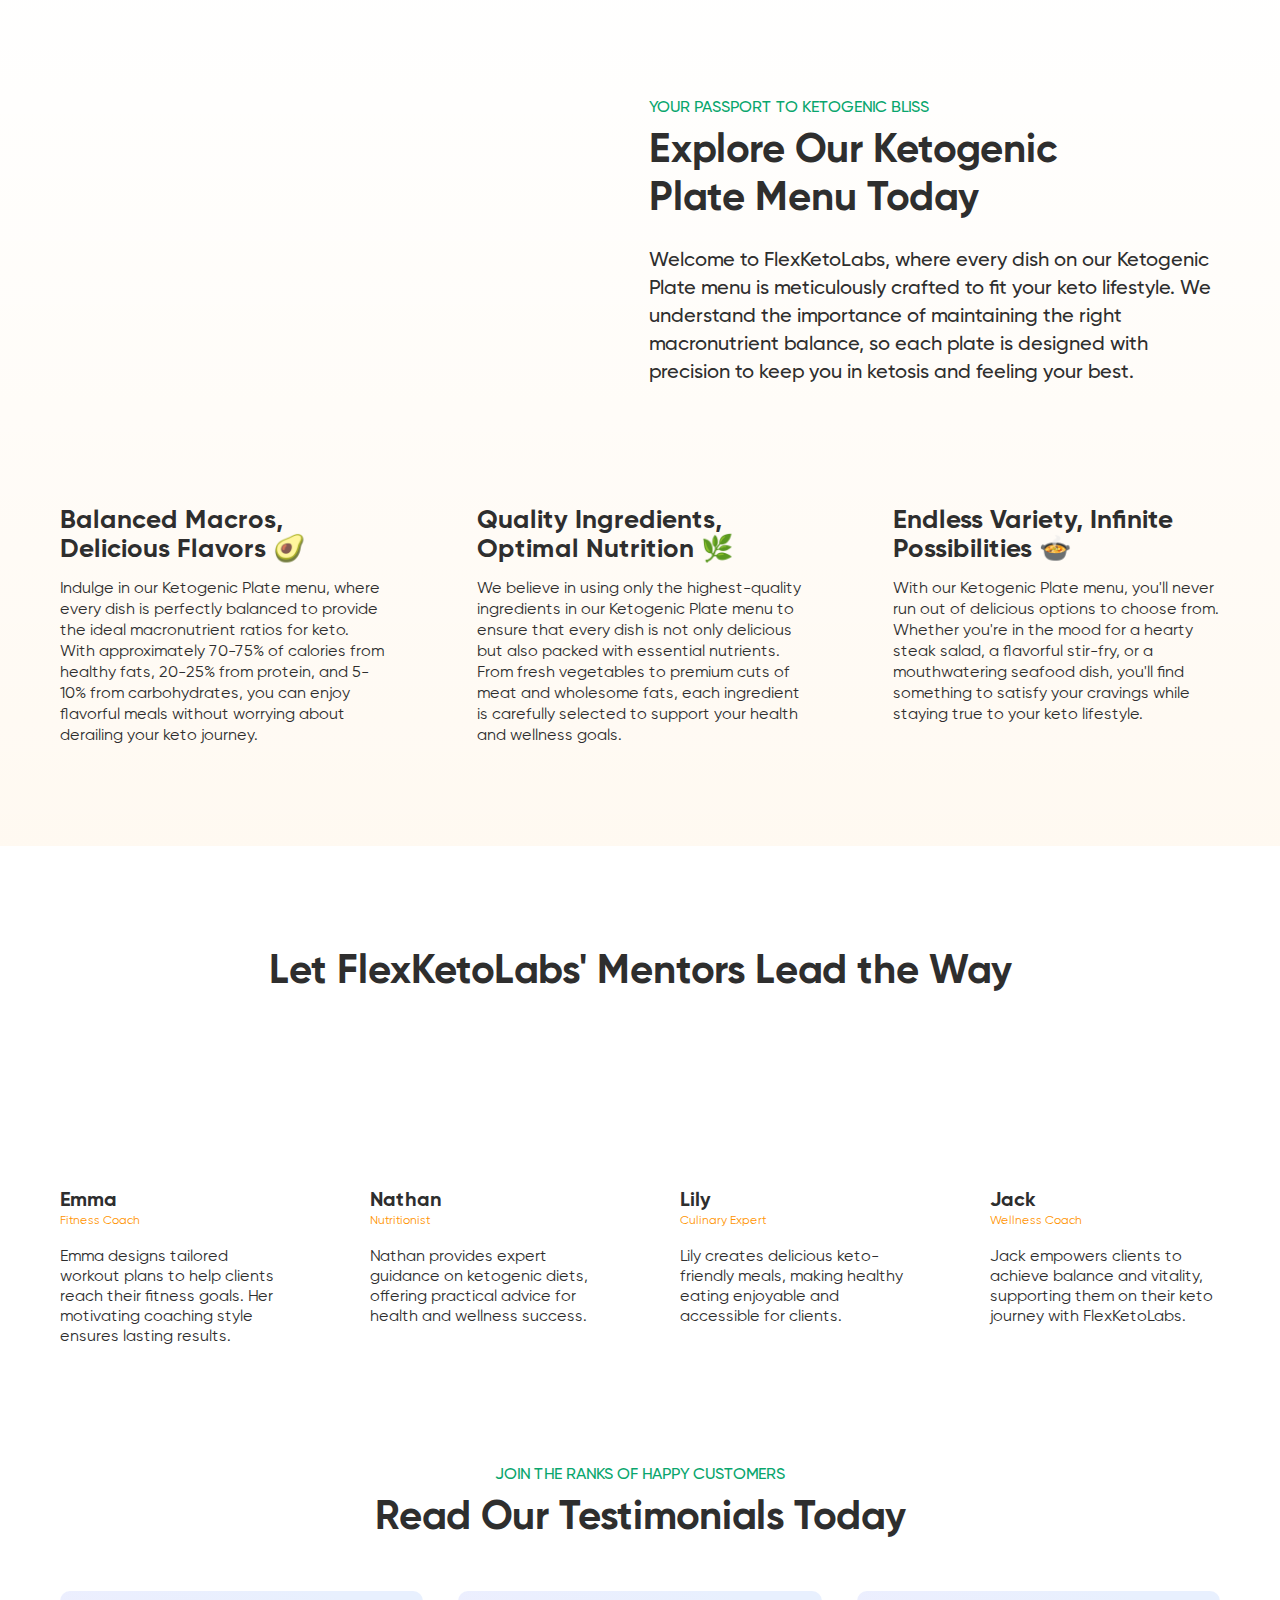
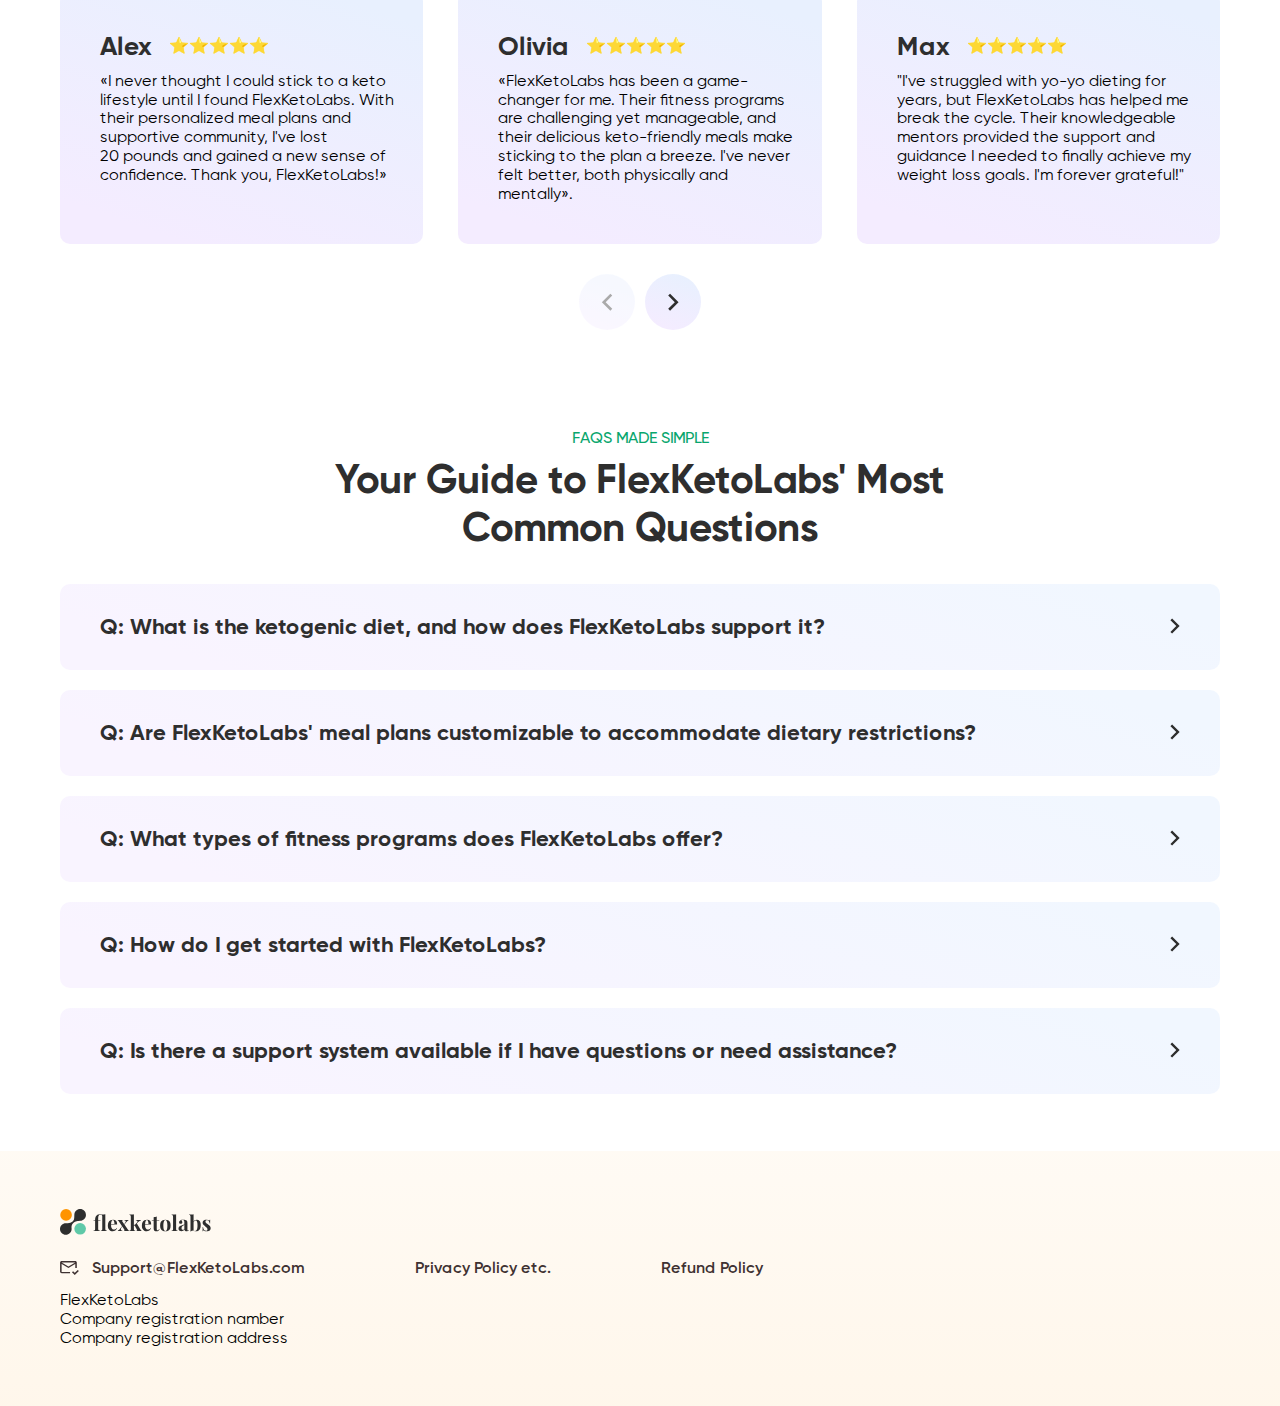
==== commit 09285017: "Updates" ====
--- a/index.html
+++ b/index.html
@@ -16,7 +16,7 @@
 
   <body>
     <div class="wrapper">
-      <!-- <header class="header">
+      <header class="header">
   <div class="header__wrapper">
     <div class="_container">
       <div class="header__body">
@@ -29,9 +29,40 @@
     </div>
   </div>
 </header>
- -->
+
 
       <main class="page">
+        <!-- Unlock Your Potential with FlexKetoLabs: -->
+        <section class="main-block">
+  <div class="_container">
+    <div class="main-block__body">
+      <div class="main-block__content">
+        <h1 class="main-block__title">
+          Unlock Your Potential with FlexKet<span><img src="./img/screens/main-block/symbol.png" width="62" height="62" loading="lazy" alt="O" /></span>Labs:
+        </h1>
+
+        <h2 class="main-block__sub-title">Transform Your Body, Transform Your Life!</h2>
+
+        <div class="main-block__text">
+          <!-- Сюда можно добавлять много p, ul, ol -->
+          <p>Embark on a journey of transformation with FlexKetoLabs, your ultimate destination for unlocking the power of the ketogenic lifestyle.</p>
+        </div>
+
+        <a class="main-block__button button" href="#"> Get Started Now </a>
+      </div>
+
+      <div class="main-block__image" data-da=".main-block__content,991.98,2">
+        <img src="./img/screens/main-block/image.png" width="649" height="628" loading="lazy" alt="Image" />
+      </div>
+
+      <div class="main-block__element">
+        <img src="./img/screens/main-block/el.png" width="352" height="171" loading="lazy" alt="Decor" />
+      </div>
+    </div>
+  </div>
+</section>
+
+
         <!-- How FlexKetoLabs Is Revolutionizing Health and Fitness -->
         <section class="our-story">
   <div class="_container">
@@ -144,7 +175,7 @@
 </section>
 
 
-        <!-- Uncover the Exclusive Benefits of  -->
+        <!-- Uncover the Exclusive Benefits of -->
         <section class="empowering">
   <div class="_container">
     <div class="empowering__body">
@@ -309,7 +340,7 @@
 </section>
 
 
-        <!-- Unlock Your Fitness Journey at Affordable  -->
+        <!-- Unlock Your Fitness Journey at Affordable -->
         <section class="pricing">
   <div class="_container">
     <div class="pricing__body">
@@ -394,6 +425,67 @@
             <a class="pricing-card__button button" href="#"> Start Now </a>
 
             <div class="pricing-card__sum">$24.99/month</div>
+          </div>
+        </div>
+      </div>
+    </div>
+  </div>
+</section>
+
+
+        <!-- Explore Our Ketogenic Plate Menu Today -->
+        <section class="your-passport">
+  <div class="_container">
+    <div class="your-passport__body">
+      <div class="your-passport-big">
+        <div class="your-passport-big__image">
+          <img src="./img/screens/your-passport/image.png" width="559" height="500" loading="lazy" alt="Image" />
+        </div>
+
+        <div class="your-passport-big__content">
+          <div class="your-passport-big__title-little title-little">Your Passport to Ketogenic Bliss</div>
+
+          <div class="your-passport-big__title-big title-big">
+            Explore Our Ketogenic <br />
+            Plate Menu Today
+          </div>
+
+          <div class="your-passport-big__text">
+            <p>
+              Welcome to FlexKetoLabs, where every dish on our Ketogenic Plate menu is meticulously crafted to fit your keto lifestyle. We understand the importance of maintaining
+              the right macronutrient balance, so each plate is designed with precision to keep you in ketosis and feeling your best.
+            </p>
+          </div>
+        </div>
+      </div>
+
+      <div class="your-passport-list">
+        <div class="your-passport-list__item">
+          <div class="your-passport-list__title">Balanced Macros, Delicious Flavors 🥑</div>
+
+          <div class="your-passport-list__text">
+            <p>
+              Indulge in our Ketogenic Plate menu, where every dish is perfectly balanced to provide the ideal macronutrient ratios for keto. With approximately 70-75% of calories
+              from healthy fats, 20-25% from protein, and 5-10% from carbohydrates, you can enjoy flavorful meals without worrying about derailing your keto journey.
+            </p>
+          </div>
+        </div>
+
+        <div class="your-passport-list__item">
+          <div class="your-passport-list__title">Quality Ingredients, Optimal Nutrition 🌿</div>
+
+          <div class="your-passport-list__text">
+            We believe in using only the highest-quality ingredients in our Ketogenic Plate menu to ensure that every dish is not only delicious but also packed with essential
+            nutrients. From fresh vegetables to premium cuts of meat and wholesome fats, each ingredient is carefully selected to support your health and wellness goals.
+          </div>
+        </div>
+
+        <div class="your-passport-list__item">
+          <div class="your-passport-list__title">Endless Variety, Infinite Possibilities 🍲</div>
+
+          <div class="your-passport-list__text">
+            With our Ketogenic Plate menu, you'll never run out of delicious options to choose from. Whether you're in the mood for a hearty steak salad, a flavorful stir-fry, or a
+            mouthwatering seafood dish, you'll find something to satisfy your cravings while staying true to your keto lifestyle.
           </div>
         </div>
       </div>
@@ -531,7 +623,7 @@
                 <p>«I never thought I could stick to a keto lifestyle until I found FlexKetoLabs.!»</p>
 
                 <ul>
-                  <li>Lorem, ipsum dolor.</li>
+                  <li>Lorem, ipsum <a href="">dolor</a>.</li>
 
                   <li>Lorem, ipsum dolor.</li>
                 </ul>
--- a/css/style.css
+++ b/css/style.css
@@ -92,7 +92,8 @@
 }
 
 .header._scroll .header__wrapper {
-  background-color: var(--white);
+  backdrop-filter: blur(4px);
+  background-color: rgba(255, 255, 255, 0.85);
 }
 .header._scroll .header__body {
   padding-top: 16px;
@@ -193,6 +194,260 @@
   }
 }
 
+.main-block ._container {
+  /* Если меньше контейнера */
+  padding-left: 20px;
+  /* Если меньше контейнера */
+  padding-right: 20px;
+}
+@media (max-width: 1200px) {
+  .main-block ._container {
+    padding-left: calc(0px + 20 * (100vw - 320px) / 880);
+  }
+}
+@media (max-width: 1200px) {
+  .main-block ._container {
+    padding-right: calc(0px + 20 * (100vw - 320px) / 880);
+  }
+}
+.main-block__body {
+  /* Если меньше контейнера */
+  padding-top: 115px;
+  /* Если меньше контейнера */
+  padding-bottom: 40px;
+  display: flex;
+  position: relative;
+}
+@media (max-width: 1200px) {
+  .main-block__body {
+    padding-top: calc(88px + 27 * (100vw - 320px) / 880);
+  }
+}
+@media (max-width: 1200px) {
+  .main-block__body {
+    padding-bottom: calc(80px + -40 * (100vw - 320px) / 880);
+  }
+}
+@media (max-width: 991.98px) {
+  .main-block__content {
+    display: flex;
+    flex-direction: column;
+    align-items: center;
+  }
+}
+.main-block__title {
+  /* Если меньше контейнера */
+  font-size: 96px;
+  font-weight: 800;
+  line-height: 100%;
+  text-align: left;
+}
+@media (max-width: 1200px) {
+  .main-block__title {
+    font-size: calc(44px + 52 * (100vw - 320px) / 880);
+  }
+}
+.main-block__title span {
+  display: inline-flex;
+  align-items: center;
+}
+.main-block__title span img {
+  /* Если меньше контейнера */
+  width: 62px;
+  /* Если меньше контейнера */
+  height: 62px;
+}
+@media (max-width: 1200px) {
+  .main-block__title span img {
+    width: calc(28px + 34 * (100vw - 320px) / 880);
+  }
+}
+@media (max-width: 1200px) {
+  .main-block__title span img {
+    height: calc(28px + 34 * (100vw - 320px) / 880);
+  }
+}
+.main-block__title span img img {
+  max-width: 100%;
+  max-height: 100%;
+}
+.main-block__title:not(:last-child) {
+  margin-bottom: 18px;
+}
+@media (max-width: 991.98px) {
+  .main-block__title {
+    padding: 0 10px 0 20px;
+    width: 100%;
+  }
+}
+.main-block__sub-title {
+  /* Если меньше контейнера */
+  font-size: 34px;
+  font-weight: 600;
+  line-height: 100%;
+  text-align: left;
+}
+@media (max-width: 1200px) {
+  .main-block__sub-title {
+    font-size: calc(22px + 12 * (100vw - 320px) / 880);
+  }
+}
+.main-block__sub-title:not(:last-child) {
+  /* Если меньше контейнера */
+  margin-bottom: 46px;
+}
+@media (max-width: 1200px) {
+  .main-block__sub-title:not(:last-child) {
+    margin-bottom: calc(24px + 22 * (100vw - 320px) / 880);
+  }
+}
+@media (max-width: 991.98px) {
+  .main-block__sub-title {
+    padding: 0 20px;
+    width: 100%;
+  }
+}
+.main-block__text {
+  /* Если меньше контейнера */
+  font-size: 18px;
+  font-weight: 400;
+  line-height: 116.6666666667%;
+  text-align: left;
+}
+@media (max-width: 1200px) {
+  .main-block__text {
+    font-size: calc(16px + 2 * (100vw - 320px) / 880);
+  }
+}
+.main-block__text p:not(:last-child),
+.main-block__text ul:not(:last-child),
+.main-block__text ol:not(:last-child) {
+  margin-bottom: 15px;
+}
+.main-block__text ul,
+.main-block__text ol {
+  padding-left: 18px;
+  gap: 4px;
+  display: flex;
+  flex-direction: column;
+}
+.main-block__text ul li {
+  list-style-type: disc;
+}
+.main-block__text ol {
+  list-style-type: decimal;
+}
+.main-block__text a {
+  color: var(--green-400);
+  font-weight: 500;
+  text-decoration: underline;
+}
+@media (any-hover: hover) {
+  .main-block__text a:hover {
+    text-decoration: none;
+  }
+}
+.main-block__text:not(:last-child) {
+  /* Если меньше контейнера */
+  margin-bottom: 32px;
+}
+@media (max-width: 1200px) {
+  .main-block__text:not(:last-child) {
+    margin-bottom: calc(46px + -14 * (100vw - 320px) / 880);
+  }
+}
+@media (max-width: 991.98px) {
+  .main-block__text {
+    padding: 0 37px;
+    text-align: center;
+  }
+}
+.main-block__button {
+  padding-right: 36px;
+  padding-left: 36px;
+}
+.main-block__image {
+  /* Если меньше контейнера */
+  width: 649px;
+  /* Если меньше контейнера */
+  height: 628px;
+}
+@media (max-width: 1200px) {
+  .main-block__image {
+    width: calc(320px + 329 * (100vw - 320px) / 880);
+  }
+}
+@media (max-width: 1200px) {
+  .main-block__image {
+    height: calc(310px + 318 * (100vw - 320px) / 880);
+  }
+}
+.main-block__image img {
+  max-width: 100%;
+  max-height: 100%;
+}
+@media (min-width: 991.98px) {
+  .main-block__image {
+    margin-top: -40px;
+    /* Если меньше контейнера */
+    margin-right: -130px;
+    flex-shrink: 0;
+    /* Если меньше контейнера */
+    flex-basis: 649px;
+  }
+}
+@media (min-width: 991.98px) and (max-width: 1200px) {
+  .main-block__image {
+    margin-right: calc(-500px + 370 * (100vw - 320px) / 880);
+  }
+}
+@media (min-width: 991.98px) and (max-width: 1200px) {
+  .main-block__image {
+    flex-basis: calc(345px + 304 * (100vw - 320px) / 880);
+  }
+}
+@media (min-width: 1599.98px) {
+  .main-block__image {
+    margin-right: -130px;
+  }
+}
+@media (max-width: 991.98px) {
+  .main-block__image {
+    display: flex;
+    justify-content: center;
+  }
+}
+.main-block__element {
+  /* Если меньше контейнера */
+  width: 352px;
+  /* Если меньше контейнера */
+  height: 171px;
+  position: absolute;
+  top: 0;
+  /* Если меньше контейнера */
+  right: 240px;
+  z-index: -1;
+}
+@media (max-width: 1200px) {
+  .main-block__element {
+    width: calc(120px + 232 * (100vw - 320px) / 880);
+  }
+}
+@media (max-width: 1200px) {
+  .main-block__element {
+    height: calc(55px + 116 * (100vw - 320px) / 880);
+  }
+}
+@media (max-width: 1200px) {
+  .main-block__element {
+    right: calc(22px + 218 * (100vw - 320px) / 880);
+  }
+}
+.main-block__element img {
+  max-width: 100%;
+  max-height: 100%;
+}
+
 .our-story {
   /* Если меньше контейнера */
   padding-top: 100px;
@@ -321,6 +576,16 @@
 .our-story-text__container ol {
   list-style-type: decimal;
 }
+.our-story-text__container a {
+  color: var(--green-400);
+  font-weight: 500;
+  text-decoration: underline;
+}
+@media (any-hover: hover) {
+  .our-story-text__container a:hover {
+    text-decoration: none;
+  }
+}
 .our-story-text__container:not(:last-child) {
   margin-bottom: 40px;
 }
@@ -511,6 +776,16 @@
     font-size: calc(16px + 2 * (100vw - 320px) / 880);
   }
 }
+.in-numbers-card__text a {
+  color: var(--green-400);
+  font-weight: 500;
+  text-decoration: underline;
+}
+@media (any-hover: hover) {
+  .in-numbers-card__text a:hover {
+    text-decoration: none;
+  }
+}
 
 .empowering {
   /* Если меньше контейнера */
@@ -622,6 +897,16 @@
 @media (max-width: 1200px) {
   .empowering-card__text {
     font-size: calc(14px + 2 * (100vw - 320px) / 880);
+  }
+}
+.empowering-card__text a {
+  color: var(--green-400);
+  font-weight: 500;
+  text-decoration: underline;
+}
+@media (any-hover: hover) {
+  .empowering-card__text a:hover {
+    text-decoration: none;
   }
 }
 
@@ -919,6 +1204,242 @@
   color: var(--orange-400);
 }
 
+.your-passport {
+  /* Если меньше контейнера */
+  padding-bottom: 100px;
+  background: linear-gradient(360deg, rgba(255, 148, 1, 0.054) 0%, rgba(255, 237, 211, 0) 100%);
+}
+@media (max-width: 1200px) {
+  .your-passport {
+    padding-bottom: calc(80px + 20 * (100vw - 320px) / 880);
+  }
+}
+.your-passport:not(:last-child) {
+  /* Если меньше контейнера */
+  margin-bottom: 100px;
+}
+@media (max-width: 1200px) {
+  .your-passport:not(:last-child) {
+    margin-bottom: calc(80px + 20 * (100vw - 320px) / 880);
+  }
+}
+.your-passport-big {
+  display: flex;
+}
+.your-passport-big:not(:last-child) {
+  /* Если меньше контейнера */
+  margin-bottom: 50px;
+}
+@media (max-width: 1200px) {
+  .your-passport-big:not(:last-child) {
+    margin-bottom: calc(30px + 20 * (100vw - 320px) / 880);
+  }
+}
+@media (max-width: 991.98px) {
+  .your-passport-big {
+    flex-direction: column-reverse;
+  }
+}
+.your-passport-big__image {
+  /* Если меньше контейнера */
+  width: 559px;
+  /* Если меньше контейнера */
+  height: 500px;
+  flex-shrink: 0;
+  /* Если меньше контейнера */
+  flex-basis: 559px;
+}
+@media (max-width: 1200px) {
+  .your-passport-big__image {
+    width: calc(300px + 259 * (100vw - 320px) / 880);
+  }
+}
+@media (max-width: 1200px) {
+  .your-passport-big__image {
+    height: calc(266px + 234 * (100vw - 320px) / 880);
+  }
+}
+@media (max-width: 1200px) {
+  .your-passport-big__image {
+    flex-basis: calc(300px + 259 * (100vw - 320px) / 880);
+  }
+}
+.your-passport-big__image img {
+  max-width: 100%;
+  max-height: 100%;
+}
+@media (min-width: 991.98px) {
+  .your-passport-big__image:not(:last-child) {
+    /* Если меньше контейнера */
+    margin-right: 30px;
+  }
+}
+@media (min-width: 991.98px) and (max-width: 1200px) {
+  .your-passport-big__image:not(:last-child) {
+    margin-right: calc(0px + 30 * (100vw - 320px) / 880);
+  }
+}
+@media (max-width: 991.98px) {
+  .your-passport-big__image {
+    margin: 0 auto;
+  }
+}
+@media (min-width: 991.98px) {
+  .your-passport-big__content {
+    margin-top: auto;
+    /* Если меньше контейнера */
+    padding-bottom: 70px;
+  }
+}
+@media (min-width: 991.98px) and (max-width: 1200px) {
+  .your-passport-big__content {
+    padding-bottom: calc(40px + 30 * (100vw - 320px) / 880);
+  }
+}
+@media (max-width: 991.98px) {
+  .your-passport-big__content {
+    margin: 0 auto 28px;
+    /* Если меньше контейнера */
+    max-width: 800px;
+  }
+}
+@media (max-width: 991.98px) and (max-width: 1200px) {
+  .your-passport-big__content {
+    max-width: calc(300px + 500 * (100vw - 320px) / 880);
+  }
+}
+.your-passport-big__title-little:not(:last-child) {
+  margin-bottom: 10px;
+}
+@media (max-width: 991.98px) {
+  .your-passport-big__title-little {
+    text-align: center;
+  }
+}
+.your-passport-big__title-big:not(:last-child) {
+  /* Если меньше контейнера */
+  margin-bottom: 24px;
+}
+@media (max-width: 1200px) {
+  .your-passport-big__title-big:not(:last-child) {
+    margin-bottom: calc(40px + -16 * (100vw - 320px) / 880);
+  }
+}
+@media (max-width: 991.98px) {
+  .your-passport-big__title-big {
+    text-align: center;
+  }
+}
+.your-passport-big__text {
+  /* Если меньше контейнера */
+  font-size: 20px;
+  font-weight: 500;
+  line-height: 140%;
+  color: var(--black-900);
+}
+@media (max-width: 1200px) {
+  .your-passport-big__text {
+    font-size: calc(16px + 4 * (100vw - 320px) / 880);
+  }
+}
+.your-passport-big__text p:not(:last-child),
+.your-passport-big__text ul:not(:last-child),
+.your-passport-big__text ol:not(:last-child) {
+  margin-bottom: 18px;
+}
+.your-passport-big__text ul,
+.your-passport-big__text ol {
+  padding-left: 18px;
+  gap: 4px;
+  display: flex;
+  flex-direction: column;
+}
+.your-passport-big__text ul li {
+  list-style-type: disc;
+}
+.your-passport-big__text ol {
+  list-style-type: decimal;
+}
+.your-passport-big__text a {
+  color: var(--green-400);
+  font-weight: 500;
+  text-decoration: underline;
+}
+@media (any-hover: hover) {
+  .your-passport-big__text a:hover {
+    text-decoration: none;
+  }
+}
+
+.your-passport-list {
+  /* Если меньше контейнера */
+  column-gap: 90px;
+  row-gap: 60px;
+  display: grid;
+  grid-template-columns: repeat(3, 1fr);
+}
+@media (max-width: 1200px) {
+  .your-passport-list {
+    column-gap: calc(30px + 60 * (100vw - 320px) / 880);
+  }
+}
+@media (max-width: 991.98px) {
+  .your-passport-list {
+    margin: 0 auto;
+    /* Если меньше контейнера */
+    max-width: 800px;
+    grid-template-columns: repeat(1, 1fr);
+  }
+}
+@media (max-width: 991.98px) and (max-width: 1200px) {
+  .your-passport-list {
+    max-width: calc(300px + 500 * (100vw - 320px) / 880);
+  }
+}
+.your-passport-list__title {
+  font-size: 26px;
+  font-weight: 700;
+  line-height: 111.5384615385%;
+  color: var(--black-900);
+}
+.your-passport-list__title:not(:last-child) {
+  margin-bottom: 15px;
+}
+.your-passport-list__text {
+  font-size: 16px;
+  font-weight: 400;
+  line-height: 131.25%;
+  color: var(--black-900);
+}
+.your-passport-list__text p:not(:last-child),
+.your-passport-list__text ul:not(:last-child),
+.your-passport-list__text ol:not(:last-child) {
+  margin-bottom: 12px;
+}
+.your-passport-list__text ul,
+.your-passport-list__text ol {
+  padding-left: 18px;
+  gap: 4px;
+  display: flex;
+  flex-direction: column;
+}
+.your-passport-list__text ul li {
+  list-style-type: disc;
+}
+.your-passport-list__text ol {
+  list-style-type: decimal;
+}
+.your-passport-list__text a {
+  color: var(--green-400);
+  font-weight: 500;
+  text-decoration: underline;
+}
+@media (any-hover: hover) {
+  .your-passport-list__text a:hover {
+    text-decoration: none;
+  }
+}
+
 .let-mentors:not(:last-child) {
   /* Если меньше контейнера */
   padding-bottom: 120px;
@@ -1017,6 +1538,34 @@
   line-height: 125%;
   text-align: left;
   color: var(--black-900);
+}
+.let-mentors-card__text p:not(:last-child),
+.let-mentors-card__text ul:not(:last-child),
+.let-mentors-card__text ol:not(:last-child) {
+  margin-bottom: 10px;
+}
+.let-mentors-card__text ul,
+.let-mentors-card__text ol {
+  padding-left: 18px;
+  gap: 4px;
+  display: flex;
+  flex-direction: column;
+}
+.let-mentors-card__text ul li {
+  list-style-type: disc;
+}
+.let-mentors-card__text ol {
+  list-style-type: decimal;
+}
+.let-mentors-card__text a {
+  color: var(--green-400);
+  font-weight: 500;
+  text-decoration: underline;
+}
+@media (any-hover: hover) {
+  .let-mentors-card__text a:hover {
+    text-decoration: none;
+  }
 }
 @media (max-width: 551.98px) {
   .let-mentors-card__text {
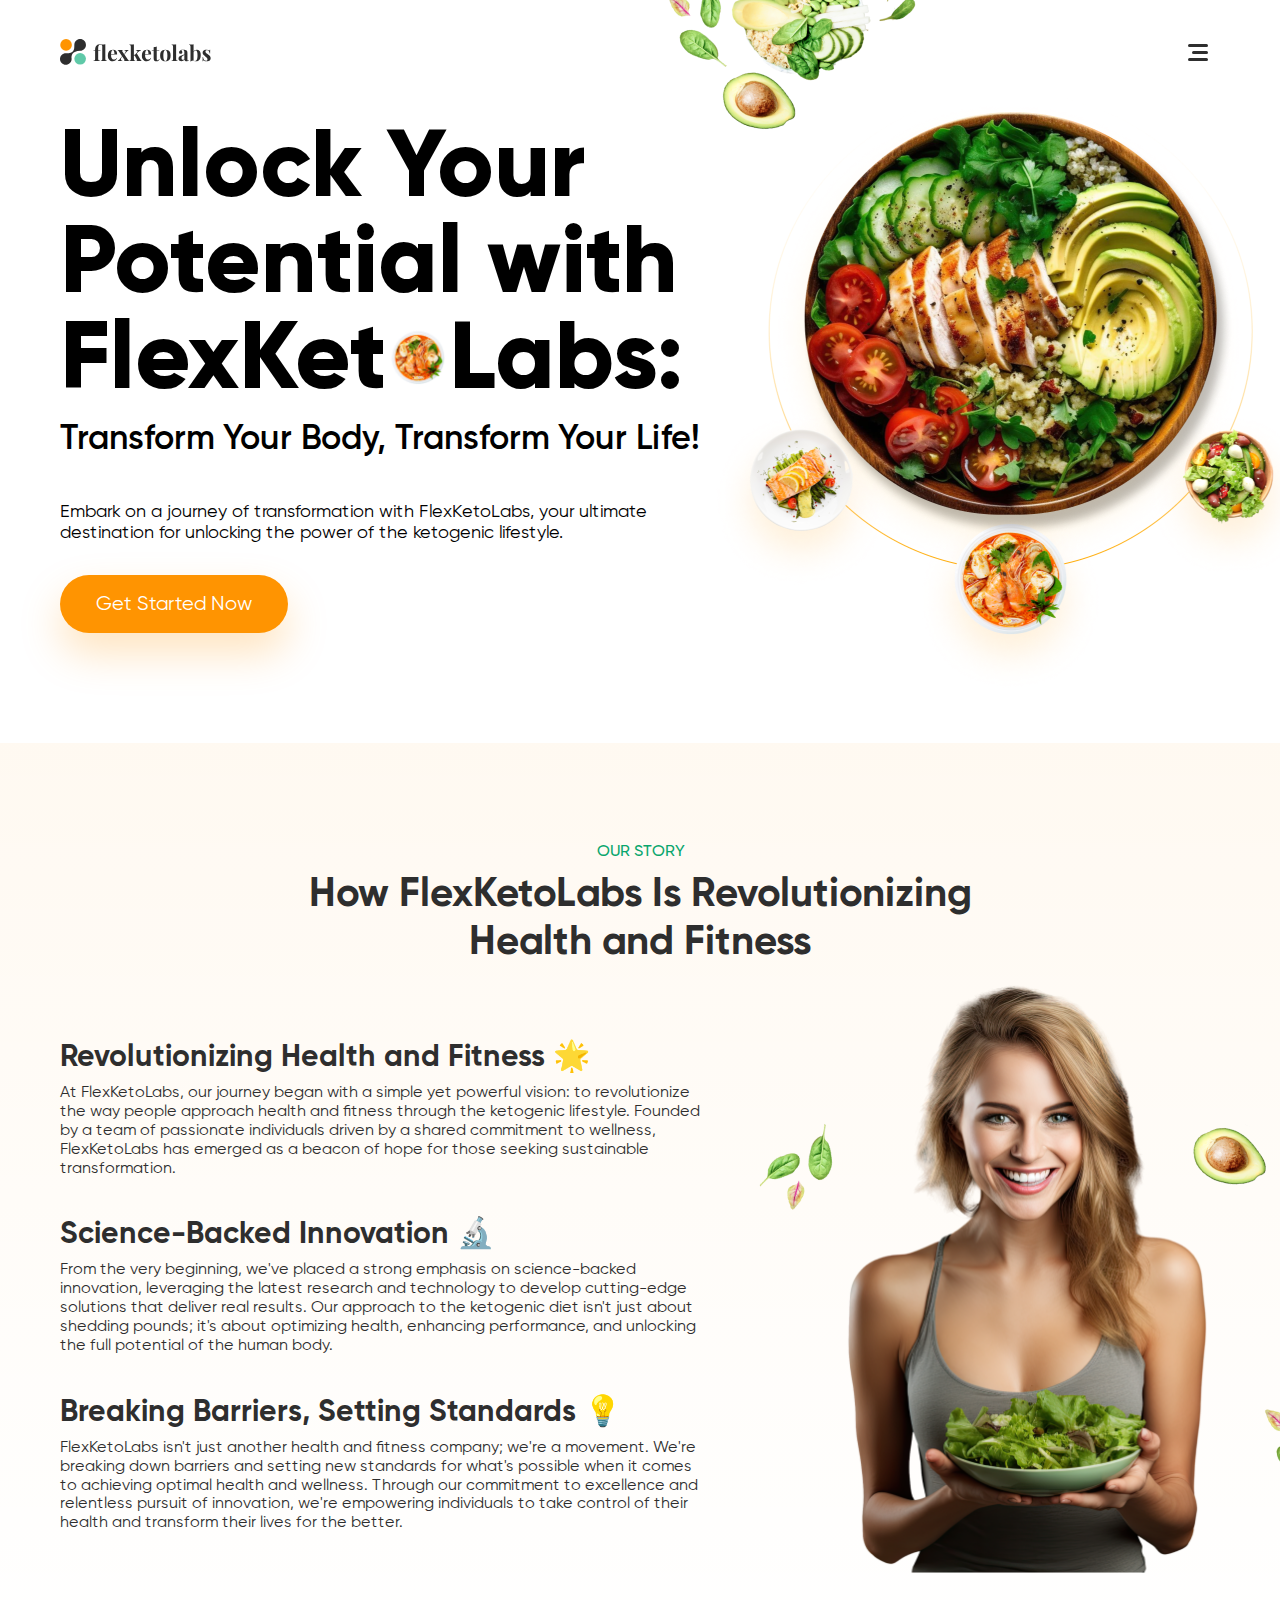
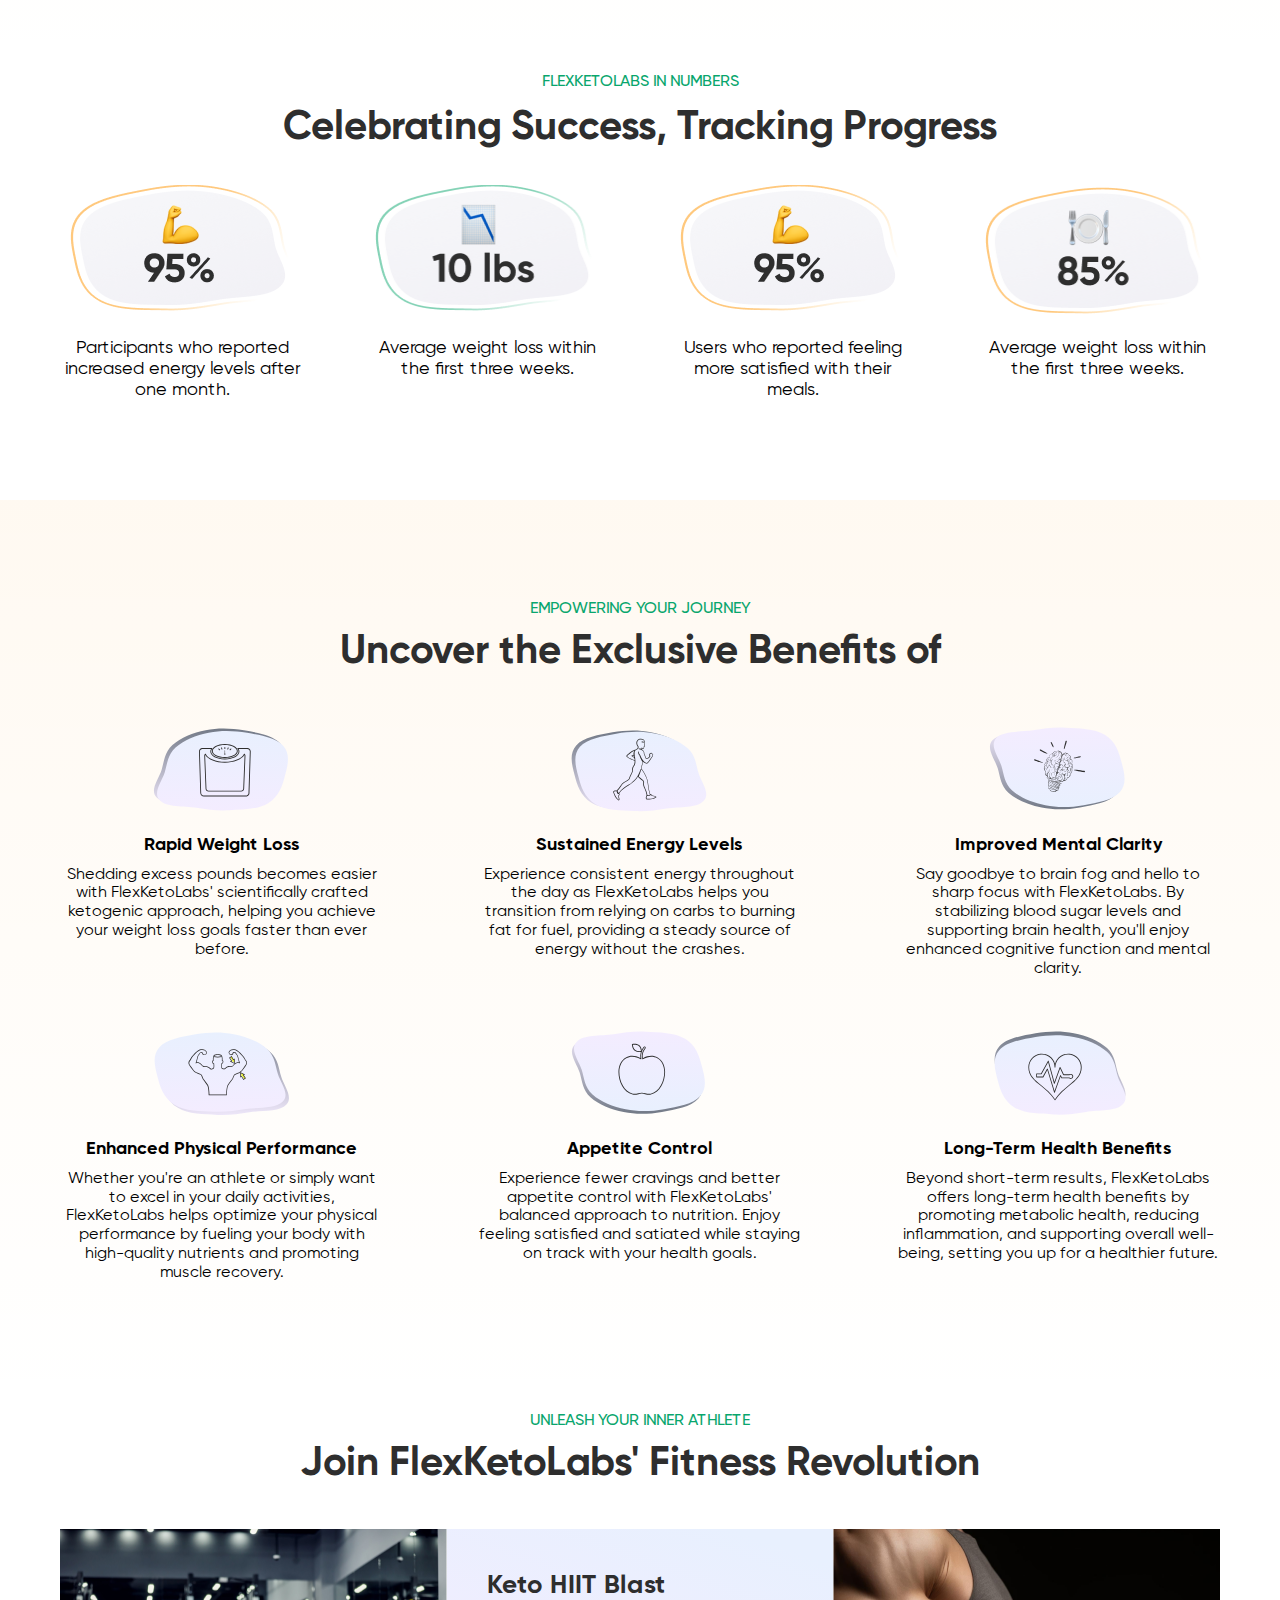
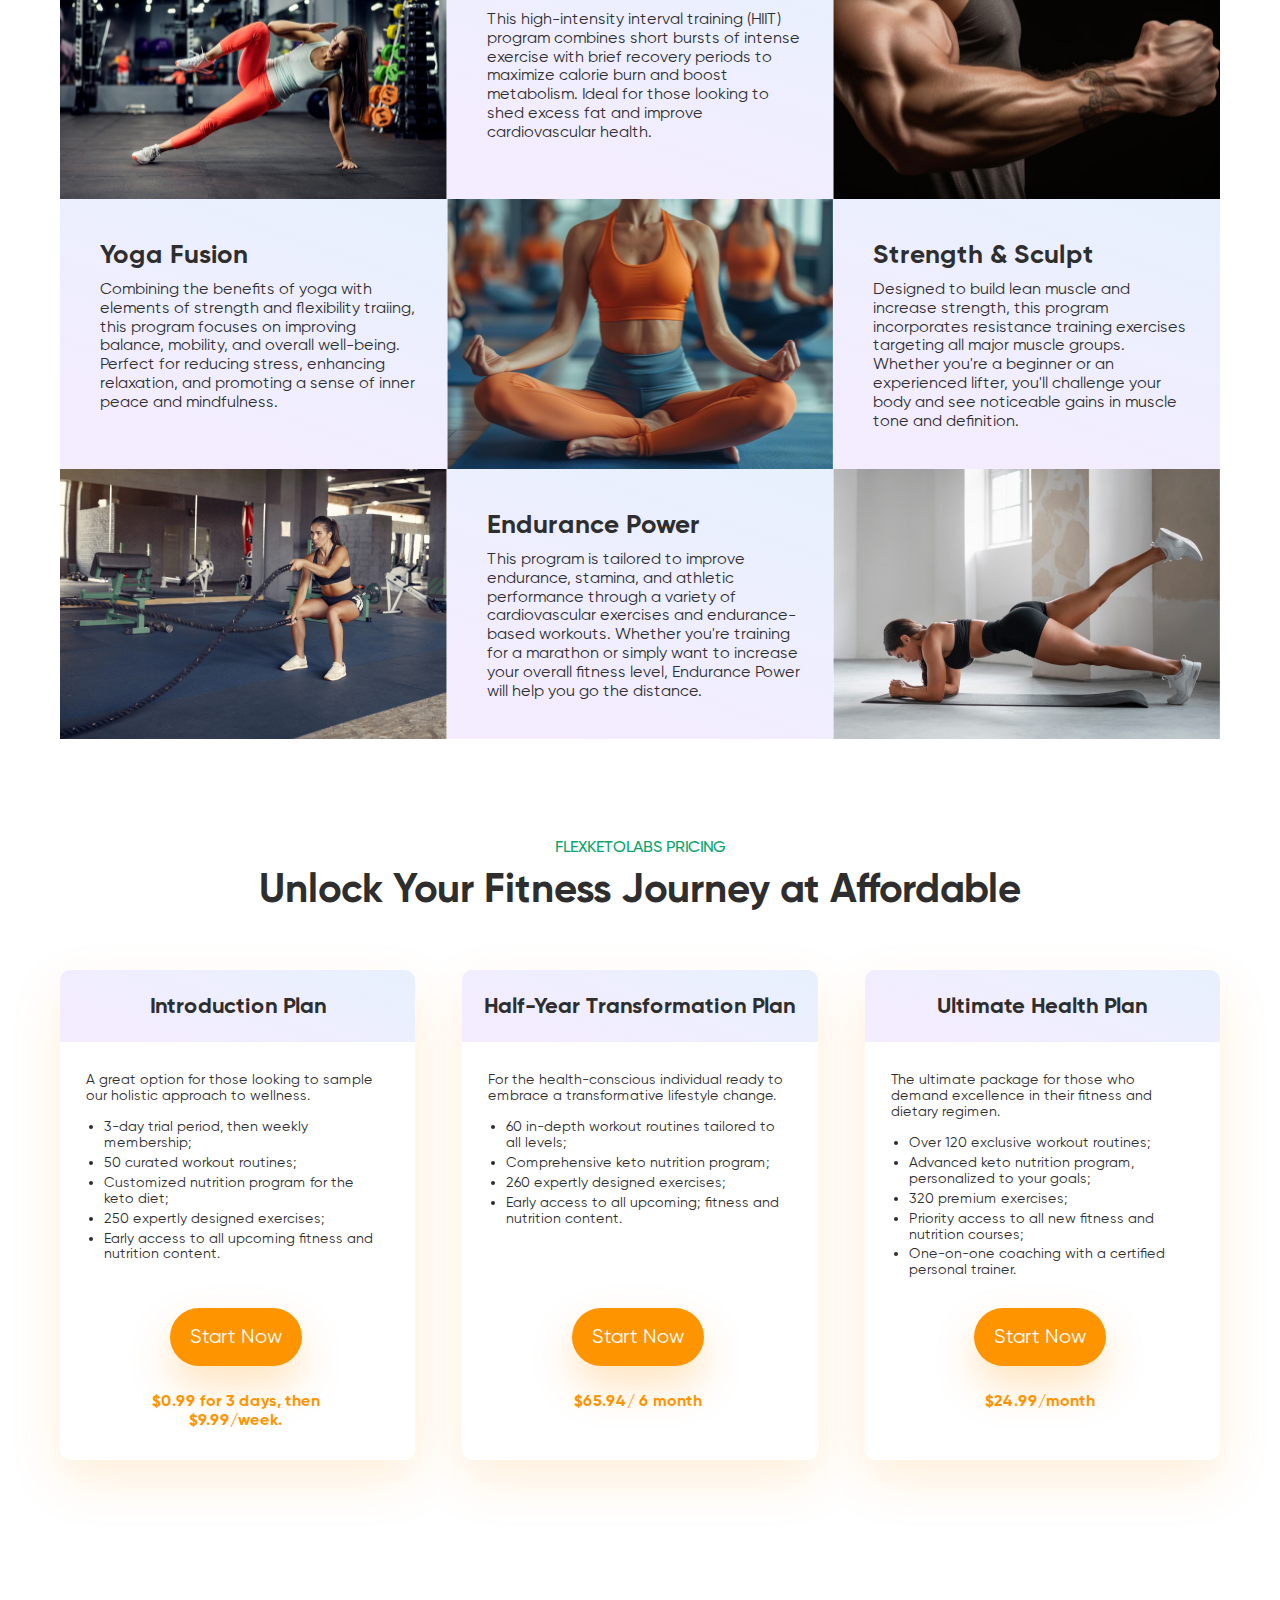
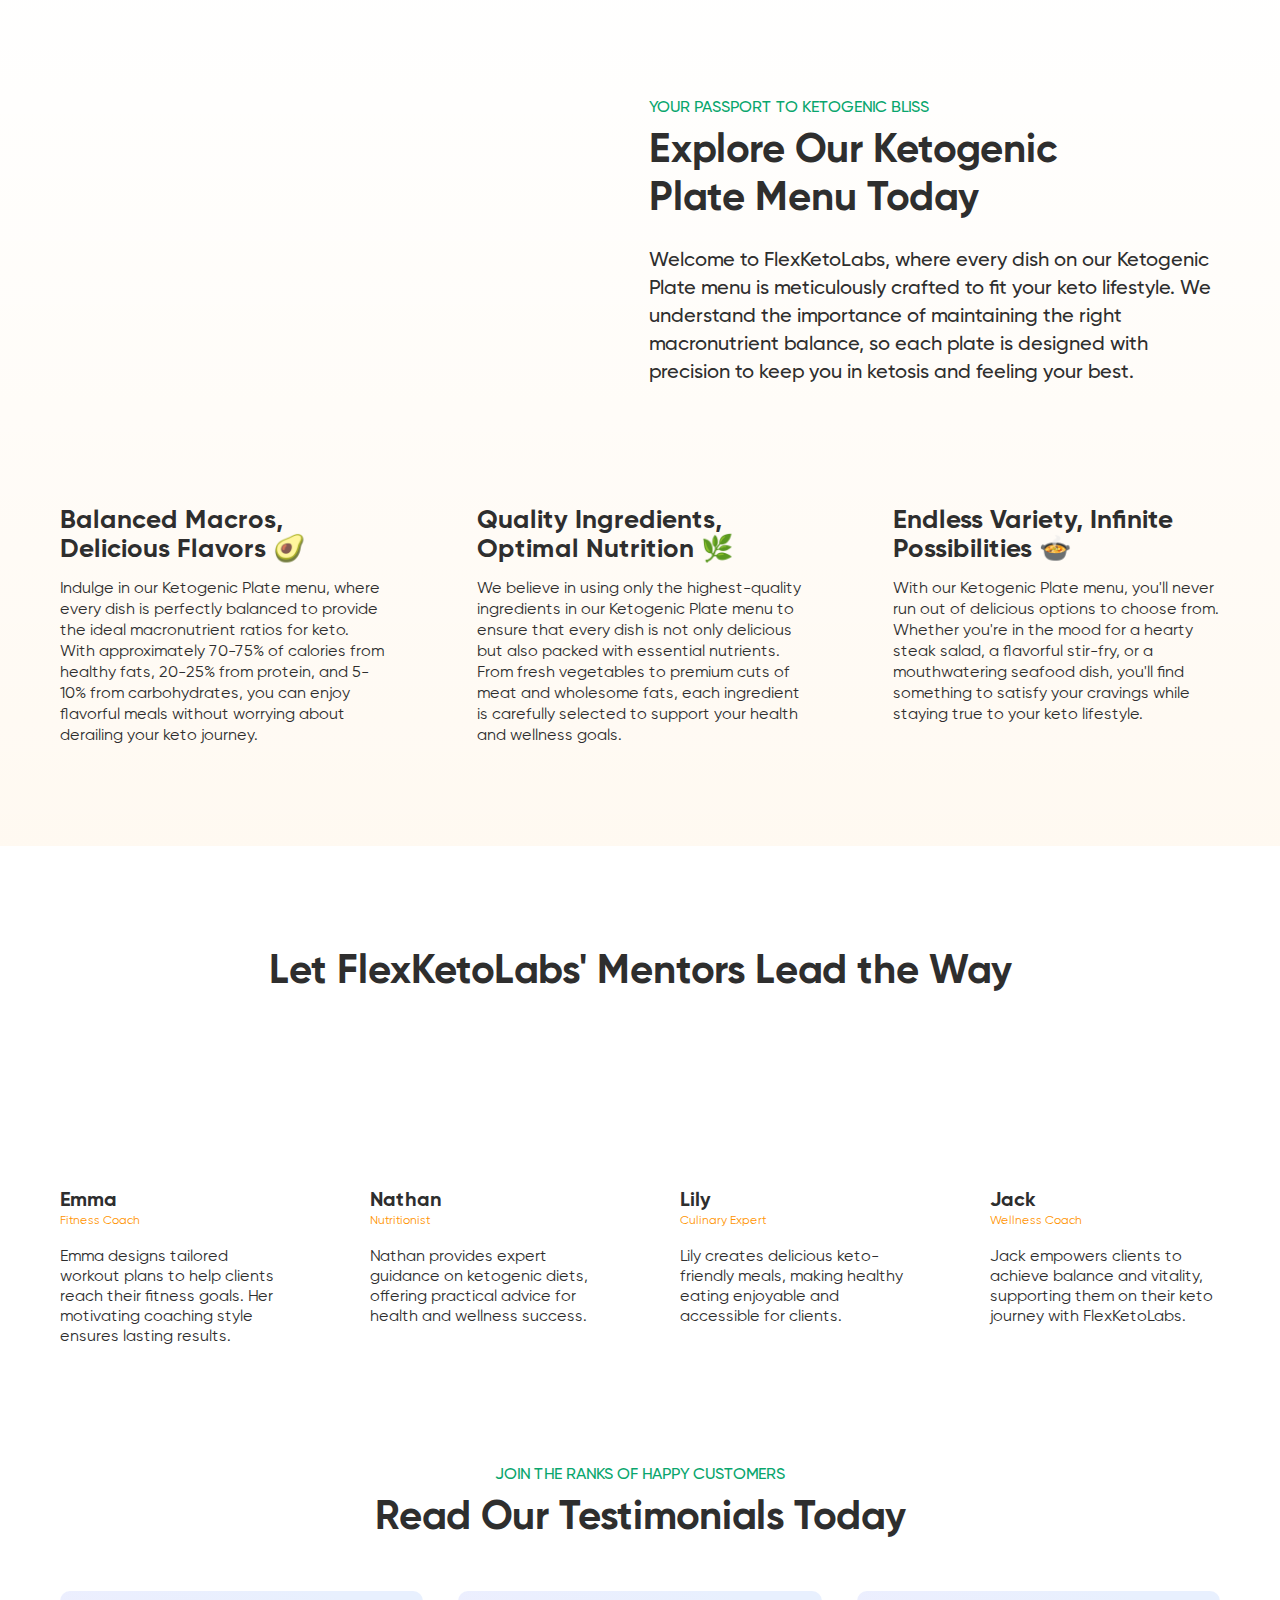
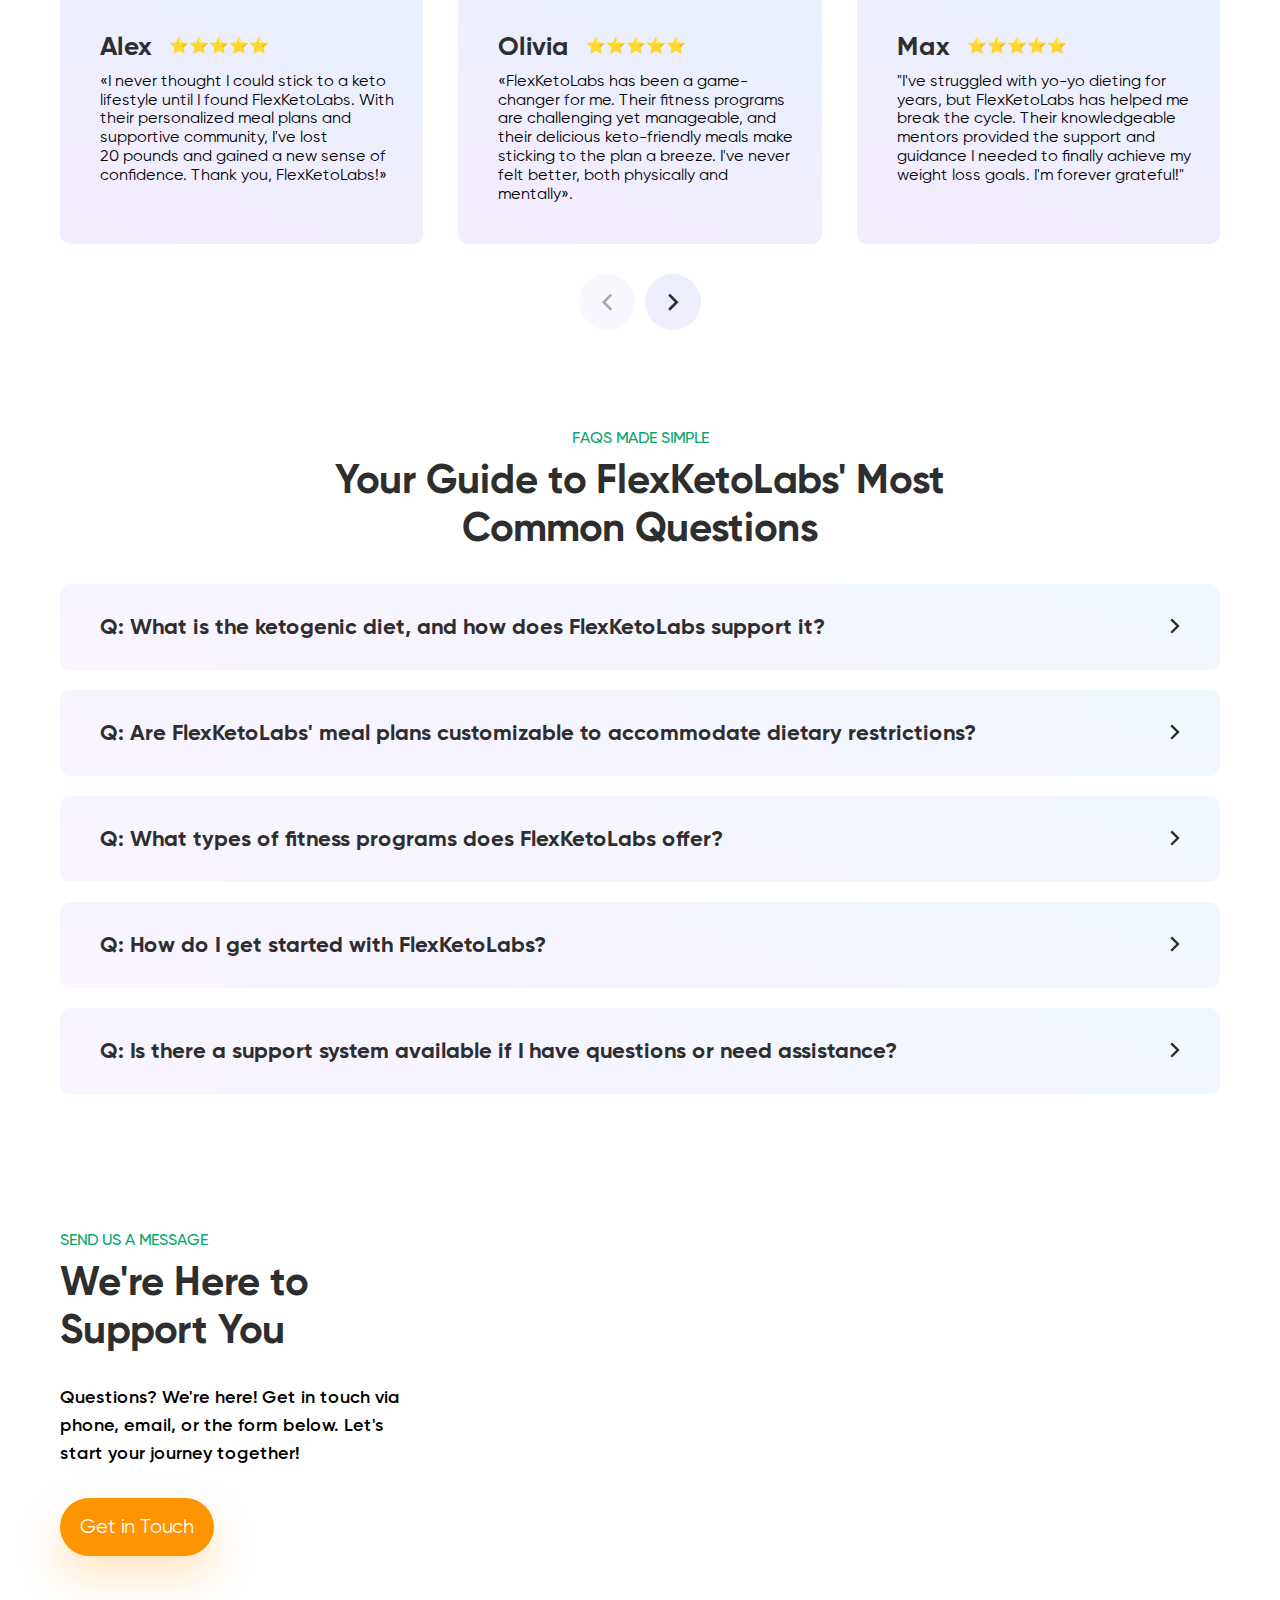
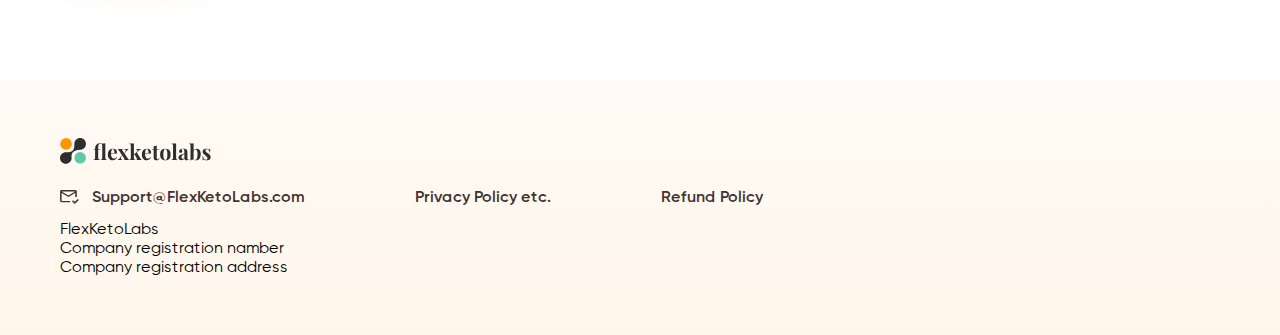
==== commit c25e8ff6: "Updates" ====
--- a/index.html
+++ b/index.html
@@ -811,6 +811,30 @@
   </div>
 </section>
 
+
+        <!-- We're Here to Support You -->
+        <section class="message">
+  <div class="_container">
+    <div class="message__body">
+      <div class="message__left">
+        <div class="message__title-little title-little">Send Us a Message</div>
+
+        <div class="message__title-big title-big">We're Here to Support You</div>
+
+        <div class="message__text">
+          <p>Questions? We're here! Get in touch via phone, email, or the form below. Let's start your journey together!</p>
+        </div>
+
+        <a class="message__button button" href="#"> Get in Touch </a>
+      </div>
+
+      <div class="message__image" data-da=".message__left,991.98,2">
+        <img src="./img/screens/message/image.png" width="705" height="457" loading="lazy" alt="Image" />
+      </div>
+    </div>
+  </div>
+</section>
+
       </main>
 
       <footer class="footer">
--- a/css/style.css
+++ b/css/style.css
@@ -1979,6 +1979,123 @@
   }
 }
 
+.message__body {
+  display: flex;
+  justify-content: space-between;
+  align-items: center;
+}
+.message__left {
+  max-width: 360px;
+}
+@media (max-width: 991.98px) {
+  .message__left {
+    margin: 0 auto;
+    max-width: 600px;
+    display: flex;
+    flex-direction: column;
+    align-items: center;
+  }
+}
+.message__title-little:not(:last-child) {
+  margin-bottom: 10px;
+}
+@media (max-width: 991.98px) {
+  .message__title-little {
+    text-align: center;
+  }
+}
+.message__title-big:not(:last-child) {
+  margin-bottom: 30px;
+}
+@media (max-width: 991.98px) {
+  .message__title-big {
+    text-align: center;
+  }
+}
+.message__text {
+  font-size: 18px;
+  font-weight: 600;
+  line-height: 155.5555555556%;
+}
+.message__text p:not(:last-child),
+.message__text ul:not(:last-child),
+.message__text ol:not(:last-child) {
+  margin-bottom: 10px;
+}
+.message__text ul,
+.message__text ol {
+  padding-left: 18px;
+  gap: 4px;
+  display: flex;
+  flex-direction: column;
+}
+.message__text ul li {
+  list-style-type: disc;
+}
+.message__text ol {
+  list-style-type: decimal;
+}
+.message__text a {
+  color: var(--green-400);
+  font-weight: 500;
+  text-decoration: underline;
+}
+@media (any-hover: hover) {
+  .message__text a:hover {
+    text-decoration: none;
+  }
+}
+.message__text:not(:last-child) {
+  margin-bottom: 30px;
+}
+@media (max-width: 991.98px) {
+  .message__text {
+    text-align: center;
+  }
+}
+@media (max-width: 991.98px) {
+  .message__button {
+    padding-right: 32px;
+    padding-left: 32px;
+  }
+}
+.message__image {
+  /* Если меньше контейнера */
+  width: 705px;
+  /* Если меньше контейнера */
+  height: 457px;
+}
+@media (max-width: 1200px) {
+  .message__image {
+    width: calc(290px + 415 * (100vw - 320px) / 880);
+  }
+}
+@media (max-width: 1200px) {
+  .message__image {
+    height: calc(170px + 287 * (100vw - 320px) / 880);
+  }
+}
+.message__image img {
+  max-width: 100%;
+  max-height: 100%;
+}
+@media (min-width: 991.98px) {
+  .message__image {
+    /* Если меньше контейнера */
+    margin-right: 0px;
+  }
+}
+@media (min-width: 991.98px) and (max-width: 1200px) {
+  .message__image {
+    margin-right: calc(-300px + 300 * (100vw - 320px) / 880);
+  }
+}
+@media (max-width: 991.98px) {
+  .message__image {
+    margin-bottom: 10px;
+  }
+}
+
 .footer {
   background: linear-gradient(180deg, rgba(255, 237, 211, 0.25) 0%, rgba(255, 148, 1, 0.08) 100%);
 }
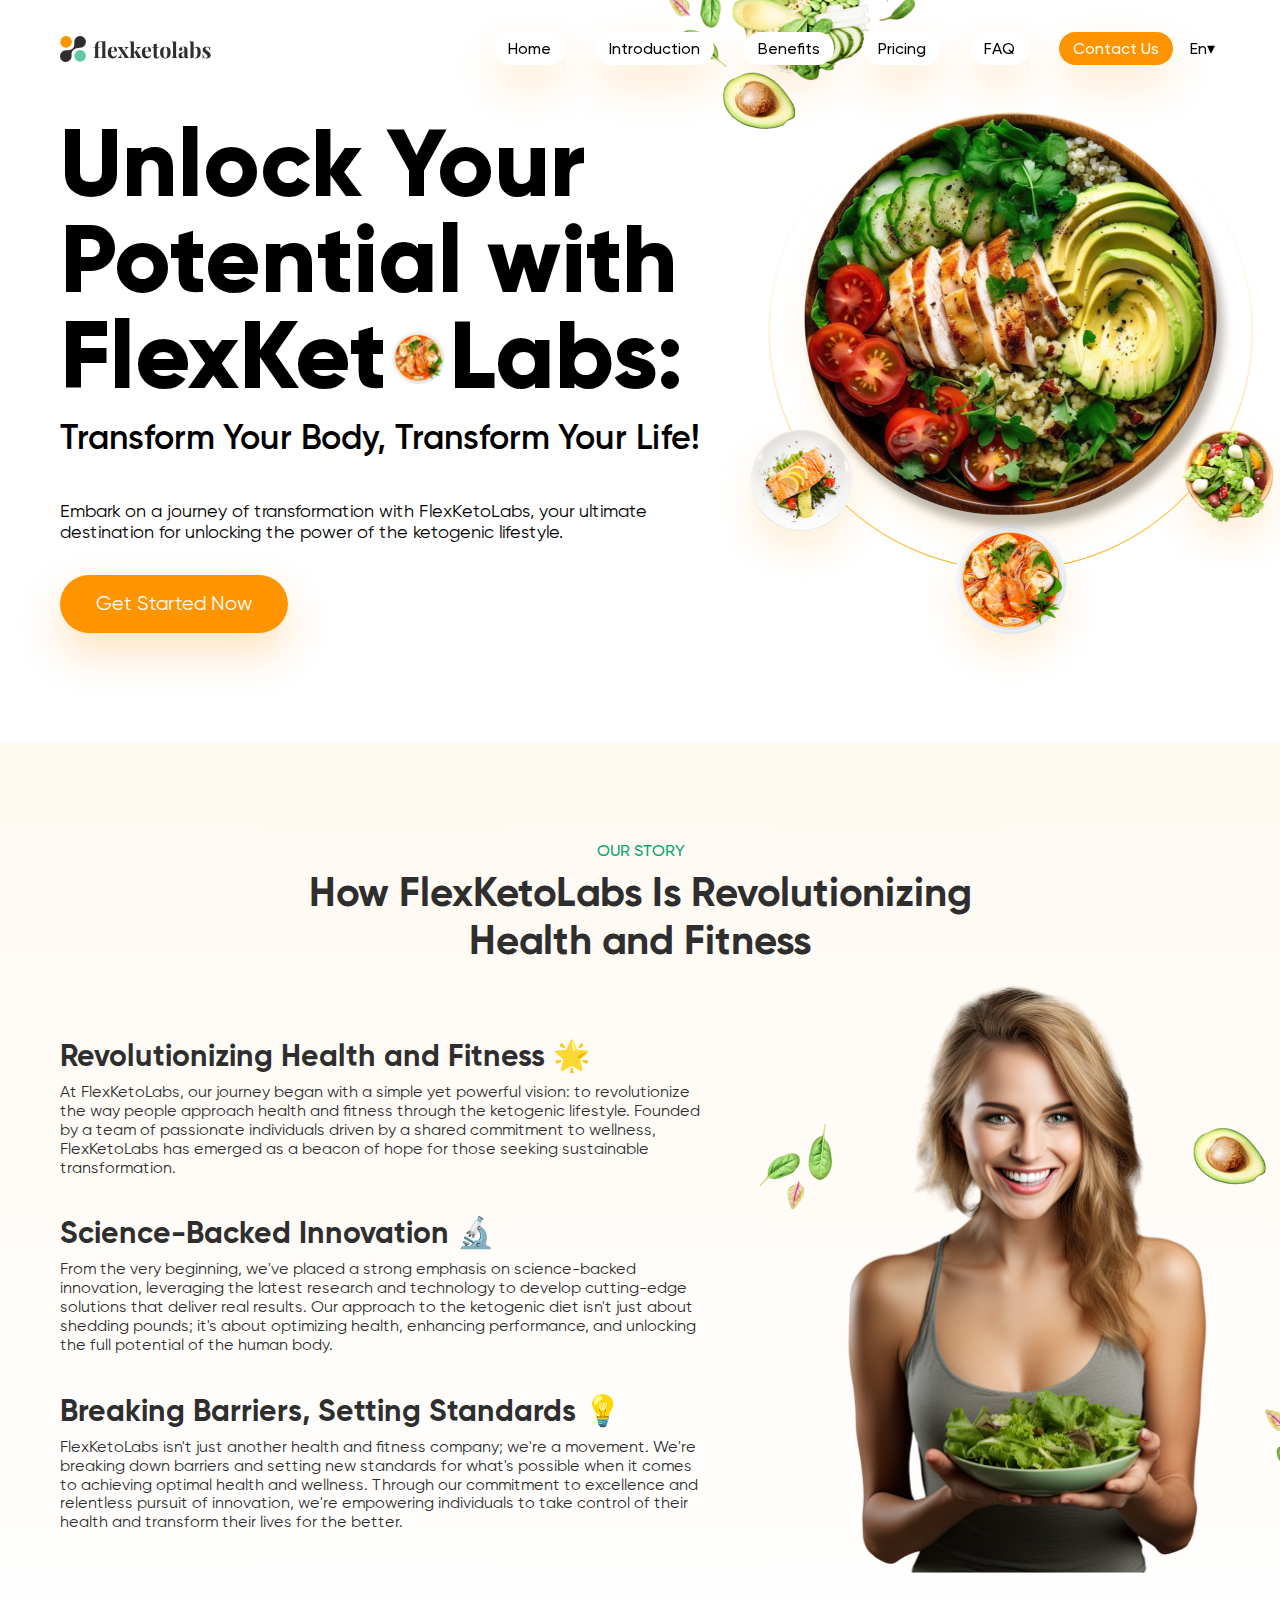
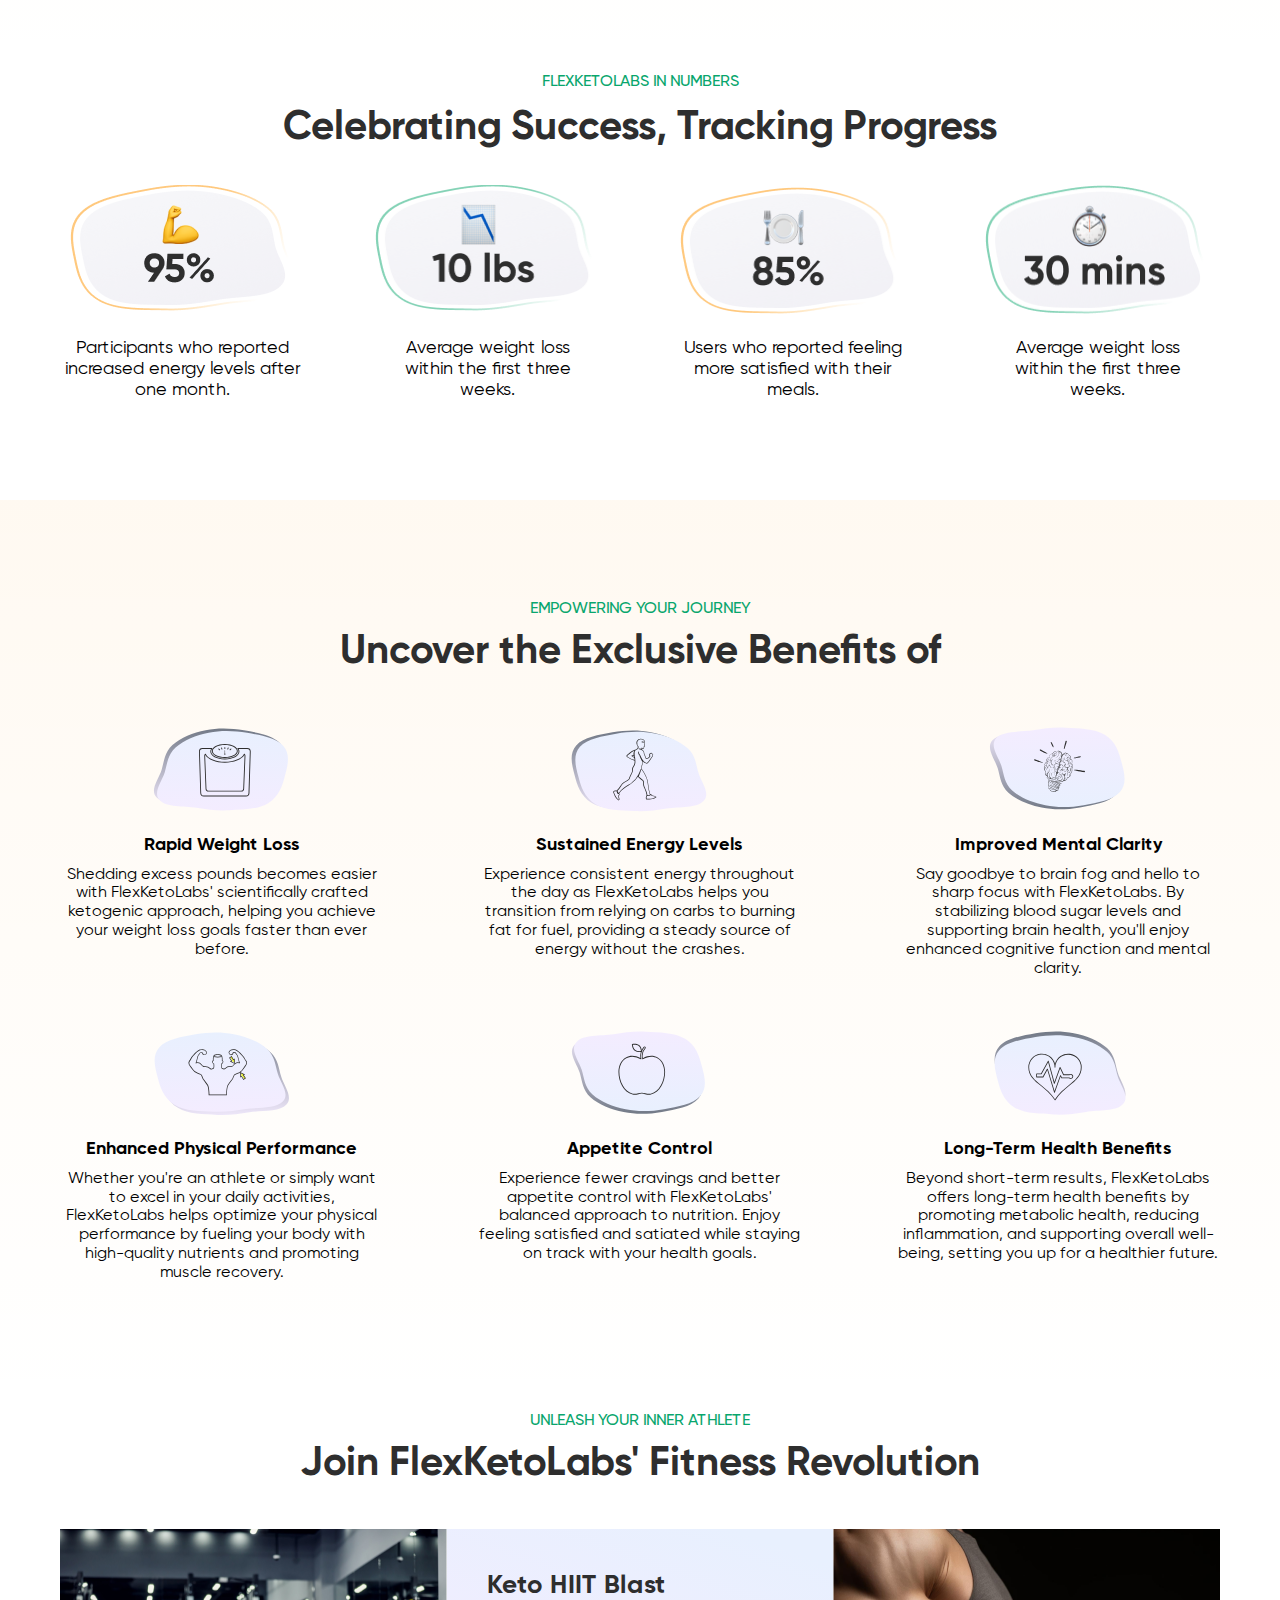
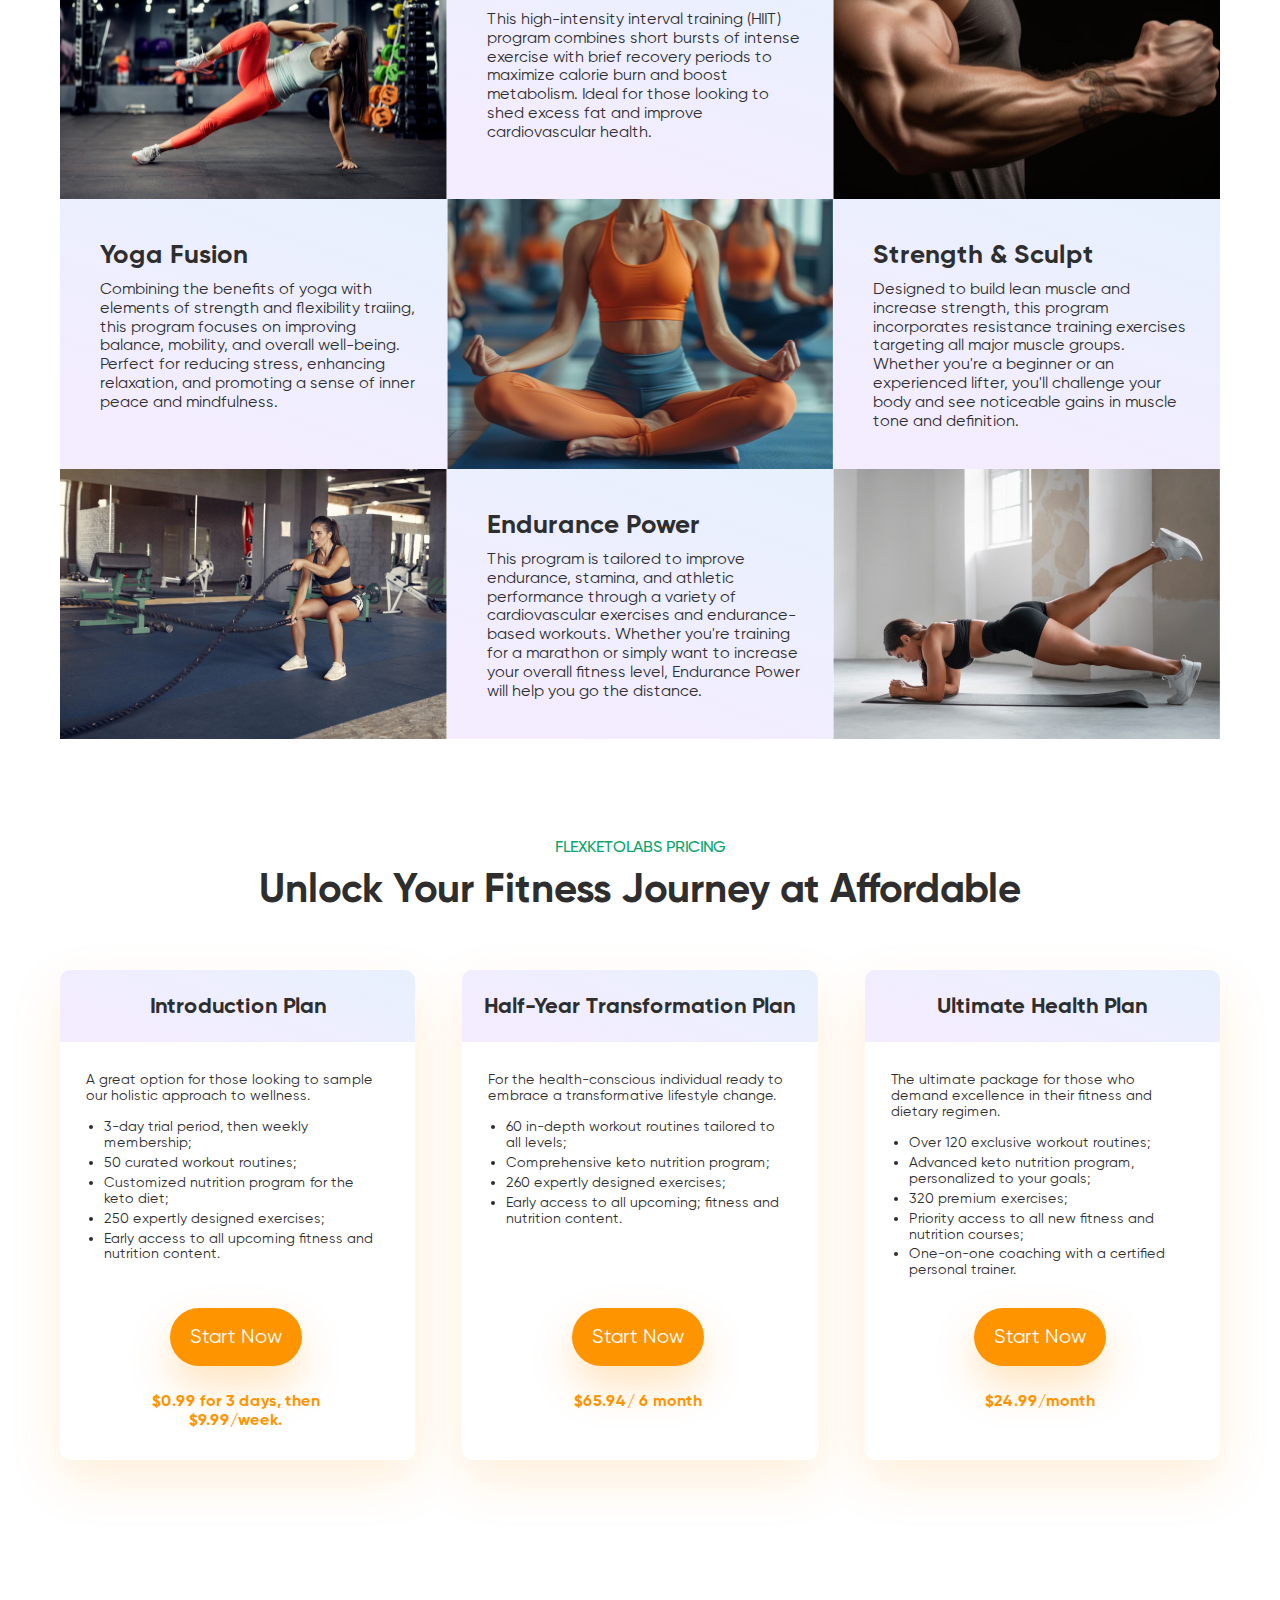
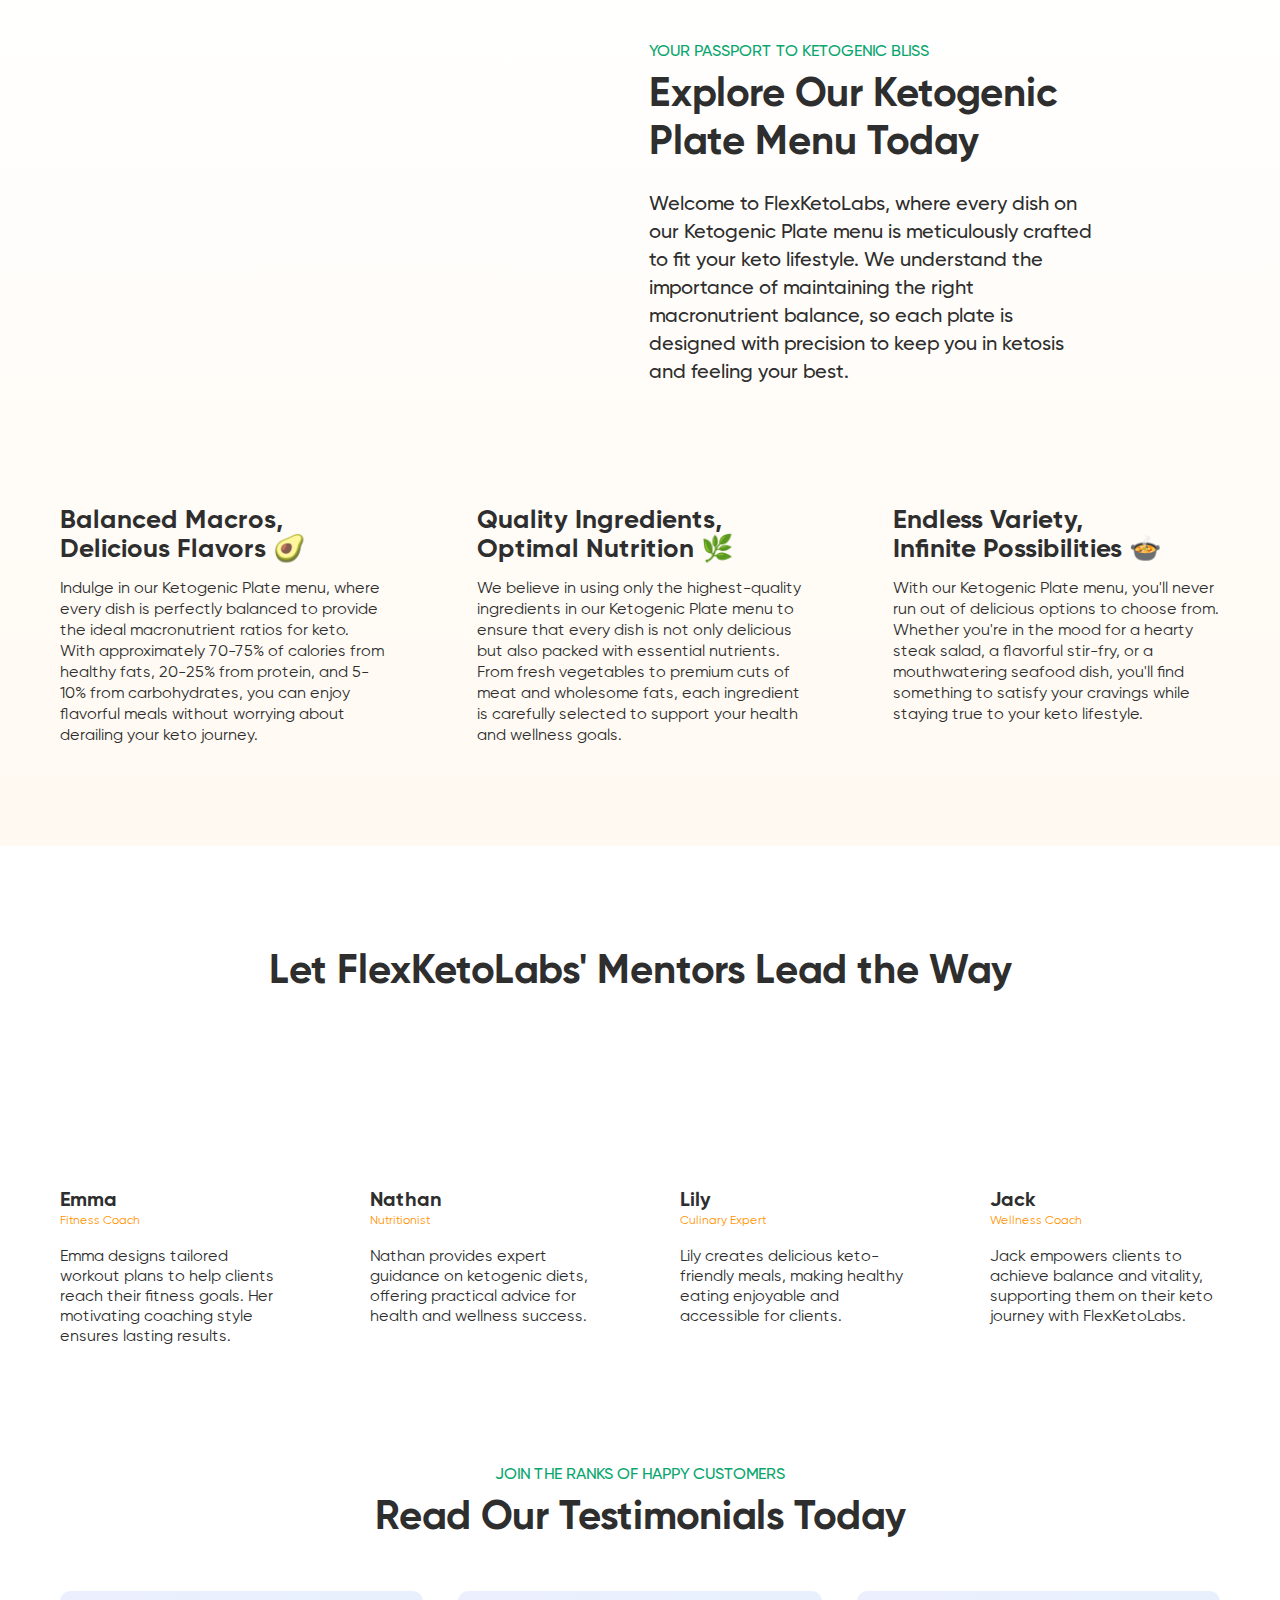
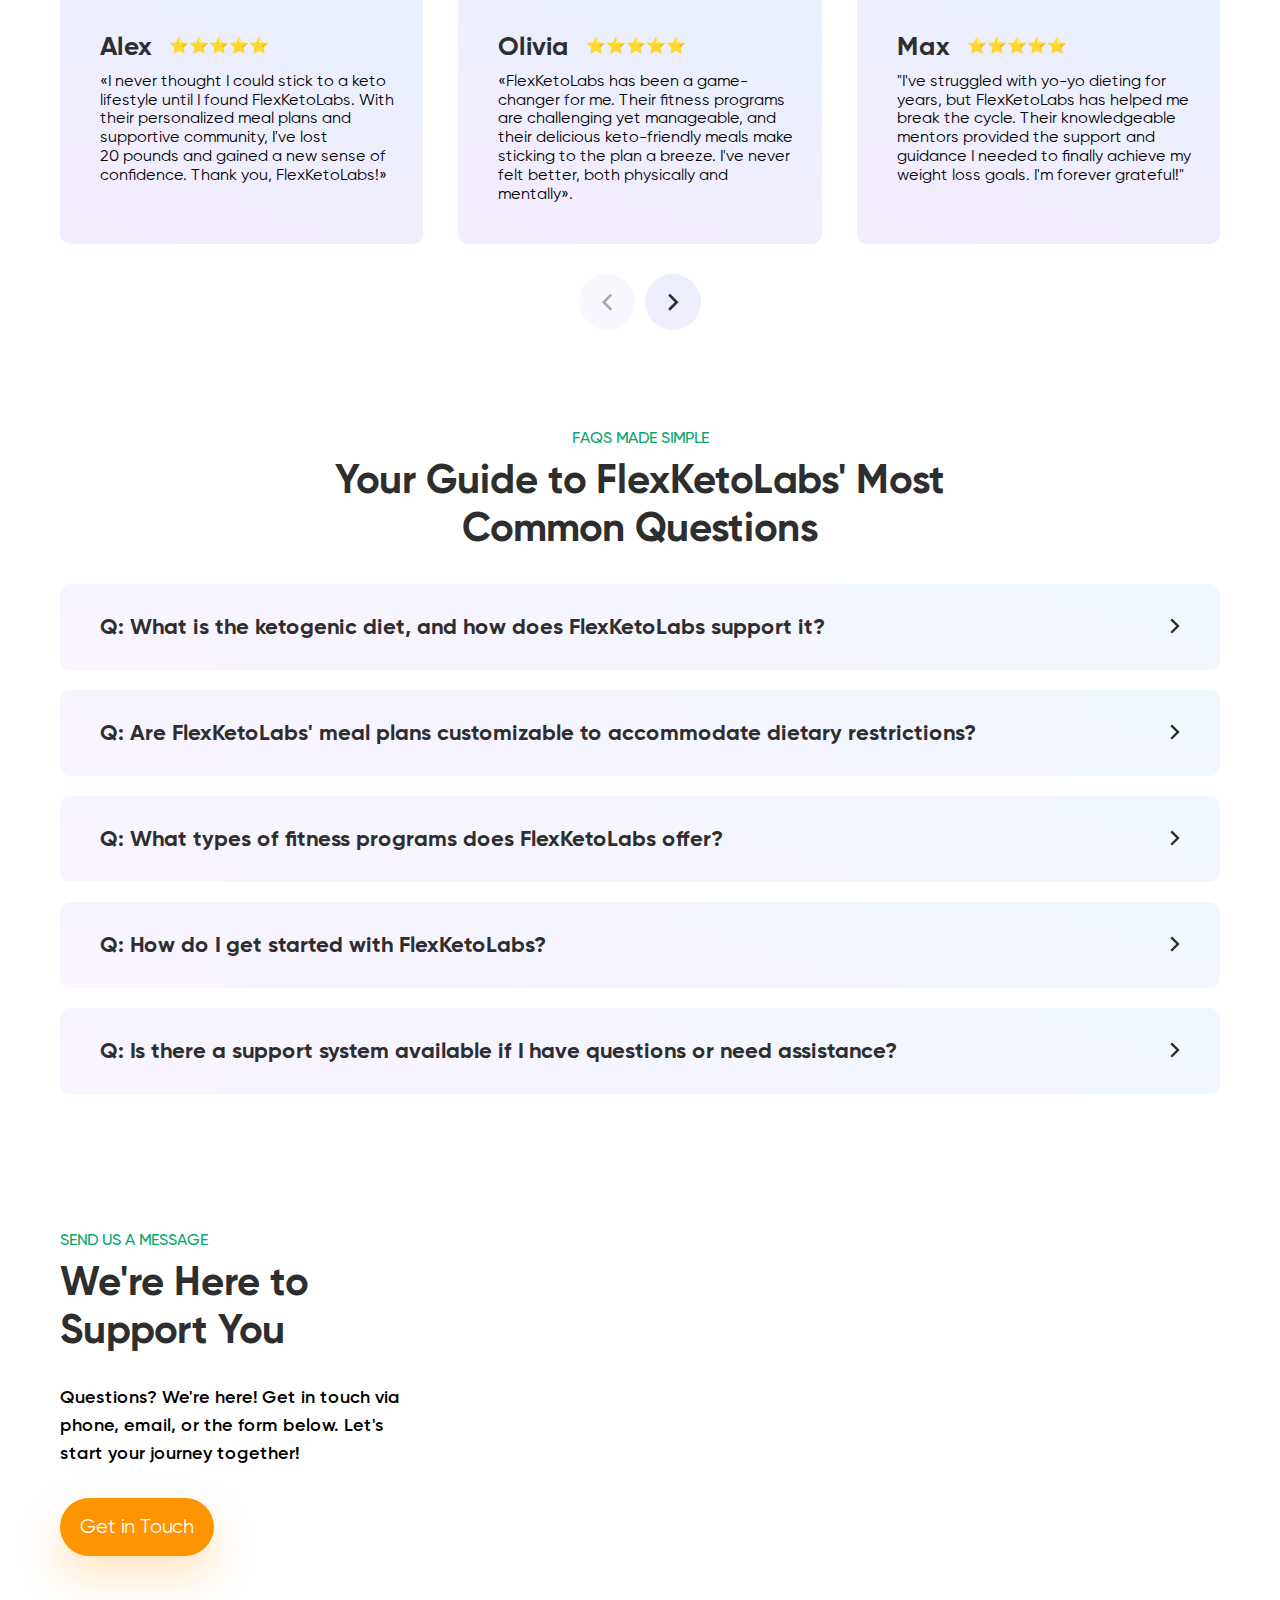
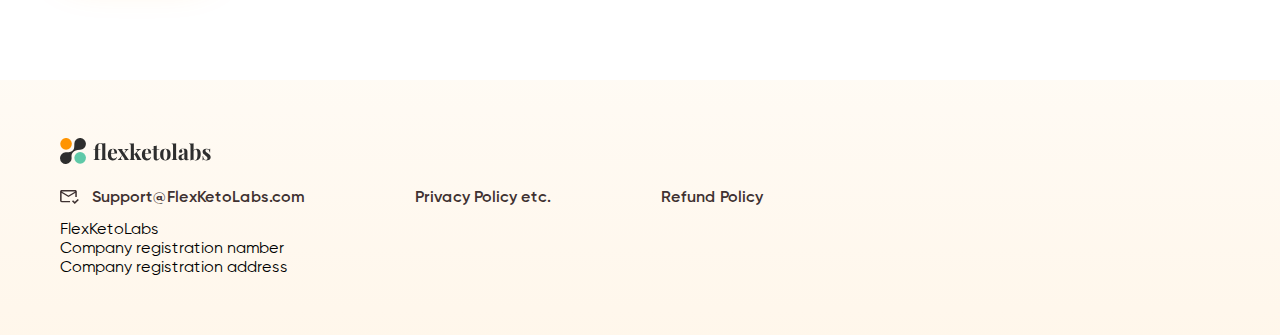
==== commit 88ec1d67: "Updates" ====
--- a/index.html
+++ b/index.html
@@ -24,7 +24,47 @@
           <img src="./img/logo.svg" width="151" height="26" loading="lazy" alt="Logo" />
         </div>
 
-        <button class="header__burger" type="button"><span></span></button>
+        <div class="header__actions">
+          <div class="header__nav" data-header-menu>
+            <nav class="header-menu">
+              <!-- Menu 1 -->
+              <ul>
+                <li>
+                  <a class="menu-link" href="#">Home</a>
+                </li>
+
+                <li>
+                  <a class="menu-link" href="#">Introduction</a>
+                </li>
+
+                <li>
+                  <a class="menu-link" href="#">Benefits</a>
+                </li>
+
+                <li>
+                  <a class="menu-link" href="#">Pricing</a>
+                </li>
+
+                <li>
+                  <a class="menu-link" href="#">FAQ</a>
+                </li>
+              </ul>
+
+              <!-- Menu 2 -->
+              <ul>
+                <li>
+                  <a class="menu-anchor" href="#">Contact Us</a>
+                </li>
+              </ul>
+            </nav>
+
+            <div class="header-lang">
+              <button class="header-lang__button" type="button">En</button>
+            </div>
+          </div>
+
+          <button class="header__burger" data-burger-icon type="button"><span></span></button>
+        </div>
       </div>
     </div>
   </div>
@@ -151,12 +191,16 @@
             <img src="./img/screens/in-numbers/02.png" width="231" height="132" loading="lazy" alt="02" />
           </div>
 
-          <div class="in-numbers-card__text">Average weight loss within the first three weeks.</div>
+          <div class="in-numbers-card__text">
+            Average weight loss <br />
+            within the first three <br />
+            weeks.
+          </div>
         </div>
 
         <div class="in-numbers-card">
           <div class="in-numbers-card__image">
-            <img src="./img/screens/in-numbers/01.png" width="231" height="132" loading="lazy" alt="03" />
+            <img src="./img/screens/in-numbers/03.png" width="231" height="132" loading="lazy" alt="03" />
           </div>
 
           <div class="in-numbers-card__text">Users who reported feeling more satisfied with their meals.</div>
@@ -167,7 +211,11 @@
             <img src="./img/screens/in-numbers/04.png" width="231" height="132" loading="lazy" alt="04" />
           </div>
 
-          <div class="in-numbers-card__text">Average weight loss within the first three weeks.</div>
+          <div class="in-numbers-card__text">
+            Average weight loss <br />
+            within the first three <br />
+            weeks.
+          </div>
         </div>
       </div>
     </div>
@@ -461,7 +509,10 @@
 
       <div class="your-passport-list">
         <div class="your-passport-list__item">
-          <div class="your-passport-list__title">Balanced Macros, Delicious Flavors 🥑</div>
+          <div class="your-passport-list__title">
+            Balanced Macros, <br />
+            Delicious Flavors 🥑
+          </div>
 
           <div class="your-passport-list__text">
             <p>
@@ -472,7 +523,10 @@
         </div>
 
         <div class="your-passport-list__item">
-          <div class="your-passport-list__title">Quality Ingredients, Optimal Nutrition 🌿</div>
+          <div class="your-passport-list__title">
+            Quality Ingredients, <br />
+            Optimal Nutrition 🌿
+          </div>
 
           <div class="your-passport-list__text">
             We believe in using only the highest-quality ingredients in our Ketogenic Plate menu to ensure that every dish is not only delicious but also packed with essential
@@ -481,7 +535,10 @@
         </div>
 
         <div class="your-passport-list__item">
-          <div class="your-passport-list__title">Endless Variety, Infinite Possibilities 🍲</div>
+          <div class="your-passport-list__title">
+            Endless Variety, <br />
+            Infinite Possibilities 🍲
+          </div>
 
           <div class="your-passport-list__text">
             With our Ketogenic Plate menu, you'll never run out of delicious options to choose from. Whether you're in the mood for a hearty steak salad, a flavorful stir-fry, or a
--- a/css/vars.css
+++ b/css/vars.css
@@ -1,5 +1,6 @@
 :root {
   --white: #ffffff;
+  --black-1000: #000000;
   --black-900: #2e2e2e;
   --black-700: #3f3232;
   --green-400: #09a66d;
--- a/css/style.css
+++ b/css/style.css
@@ -98,6 +98,11 @@
 .header._scroll .header__body {
   padding-top: 16px;
 }
+@media (min-width: 479.98px) {
+  .header._scroll .header__nav {
+    padding-top: 77px;
+  }
+}
 .header__wrapper {
   width: 100%;
   position: fixed;
@@ -107,6 +112,18 @@
   transition: background-color 0.3s ease 0s;
   background-color: transparent;
 }
+@media (max-width: 991.98px) {
+  .header__wrapper:before {
+    content: "";
+    width: 100%;
+    height: 100%;
+    position: absolute;
+    top: 0;
+    left: 0;
+    z-index: 9;
+    background-color: var(--white);
+  }
+}
 .header__body {
   padding-top: 32px;
   padding-bottom: 16px;
@@ -120,8 +137,48 @@
     padding-top: 16px;
   }
 }
+.header__logo {
+  position: relative;
+  z-index: 10;
+}
 .header__logo:not(:last-child) {
   margin-right: 15px;
+}
+.header__actions {
+  display: flex;
+  align-items: center;
+}
+.header__nav {
+  display: flex;
+  align-items: center;
+}
+@media (max-width: 991.98px) {
+  .header__nav {
+    padding-top: 104px;
+    padding-left: 20px;
+    padding-right: 20px;
+    padding-bottom: 20px;
+    width: 100vw;
+    height: 100vh;
+    flex-direction: column;
+    align-items: flex-start;
+    position: fixed;
+    top: 0;
+    left: 0;
+    z-index: 8;
+    overflow: auto;
+    transform: translateY(-100%);
+    transition: transform 0.5s ease 0s;
+    background-color: var(--white);
+  }
+  .header__nav._active {
+    transform: translateY(0%);
+  }
+}
+@media (max-width: 479.98px) {
+  .header__nav {
+    padding-top: 77px;
+  }
 }
 .header__burger {
   width: 40px;
@@ -131,6 +188,7 @@
   justify-content: center;
   align-items: center;
   position: relative;
+  z-index: 10;
   cursor: pointer;
   border-radius: 50%;
   background-color: transparent;
@@ -156,6 +214,7 @@
   position: relative;
   z-index: 2;
   border-radius: 8px;
+  transition: background-color 0.3s ease 0s;
   background-color: var(--black-900);
 }
 .header__burger span:before, .header__burger span:after {
@@ -168,6 +227,7 @@
   position: absolute;
   right: 0;
   border-radius: 8px;
+  transition: transform 0.3s ease 0s, top 0.3s ease 0s;
   background-color: var(--black-900);
 }
 .header__burger span:before {
@@ -186,11 +246,113 @@
 .header__burger._active span:after {
   top: 0;
   transform: rotate(-45deg);
+}
+@media (min-width: 991.98px) {
+  .header__burger {
+    display: none;
+  }
 }
 @media (any-hover: hover) {
   .header__burger:hover:before {
     transform: translate(-50%, -50%) scale(1);
     opacity: 1;
+  }
+}
+
+.header-lang:not(:last-child) {
+  margin-right: 8px;
+}
+.header-lang__button {
+  padding: 5px;
+  display: inline-flex;
+  align-items: center;
+  cursor: pointer;
+  background-color: transparent;
+  font-size: 16px;
+  font-weight: 500;
+  line-height: 100%;
+  color: var(--black-1000);
+}
+.header-lang__button:after {
+  content: "▾";
+}
+
+@media (min-width: 991.98px) {
+  .header-menu {
+    column-gap: 30px;
+    row-gap: 10px;
+    display: flex;
+    align-items: center;
+  }
+  .header-menu:not(:last-child) {
+    margin-right: 12px;
+  }
+  .header-menu ul {
+    column-gap: 30px;
+    row-gap: 10px;
+    display: flex;
+    flex-wrap: wrap;
+  }
+  .header-menu ul li a {
+    padding: 8.5px 14px;
+    display: inline-flex;
+    justify-content: center;
+    align-items: center;
+    border-radius: 31px;
+    box-shadow: 0px 20px 40px 0px rgba(255, 148, 1, 0.2);
+    text-decoration: none;
+    font-size: 16px;
+    font-weight: 500;
+    line-height: 100%;
+    text-align: center;
+  }
+  .header-menu ul li a.menu-link {
+    background-color: var(--white);
+    color: var(--black-1000);
+  }
+  .header-menu ul li a.menu-anchor {
+    background-color: var(--orange-400);
+    color: var(--white);
+  }
+}
+@media (min-width: 991.98px) and (any-hover: hover) {
+  .header-menu ul li a {
+    transition: box-shadow 0.3s ease 0s;
+  }
+  .header-menu ul li a:hover {
+    box-shadow: 0px 20px 40px 0px rgba(255, 149, 1, 0.3843137255);
+  }
+}
+@media (max-width: 991.98px) {
+  .header-menu:not(:last-child) {
+    margin-bottom: 15px;
+  }
+  .header-menu ul:not(:last-child) {
+    margin-bottom: 30px;
+  }
+  .header-menu ul li a {
+    text-decoration: none;
+    font-size: 16px;
+    font-weight: 500;
+    line-height: 100%;
+  }
+  .header-menu ul li a.menu-link {
+    padding: 10px 0;
+    display: inline-flex;
+    justify-content: flex-start;
+    align-items: center;
+    color: var(--black-1000);
+  }
+  .header-menu ul li a.menu-anchor {
+    padding: 8.5px 14px;
+    display: inline-flex;
+    justify-content: center;
+    align-items: center;
+    border-radius: 31px;
+    box-shadow: 0px 20px 40px 0px rgba(255, 148, 1, 0.2);
+    background-color: var(--orange-400);
+    text-align: center;
+    color: var(--white);
   }
 }
 
@@ -740,12 +902,12 @@
 }
 @media (max-width: 1200px) {
   .in-numbers-card__image {
-    max-width: calc(191px + 40 * (100vw - 320px) / 880);
+    max-width: calc(161px + 70 * (100vw - 320px) / 880);
   }
 }
 @media (max-width: 1200px) {
   .in-numbers-card__image {
-    max-height: calc(117px + 15 * (100vw - 320px) / 880);
+    max-height: calc(97px + 35 * (100vw - 320px) / 880);
   }
 }
 .in-numbers-card__image img {
@@ -1289,6 +1451,7 @@
     margin-top: auto;
     /* Если меньше контейнера */
     padding-bottom: 70px;
+    max-width: 444px;
   }
 }
 @media (min-width: 991.98px) and (max-width: 1200px) {
